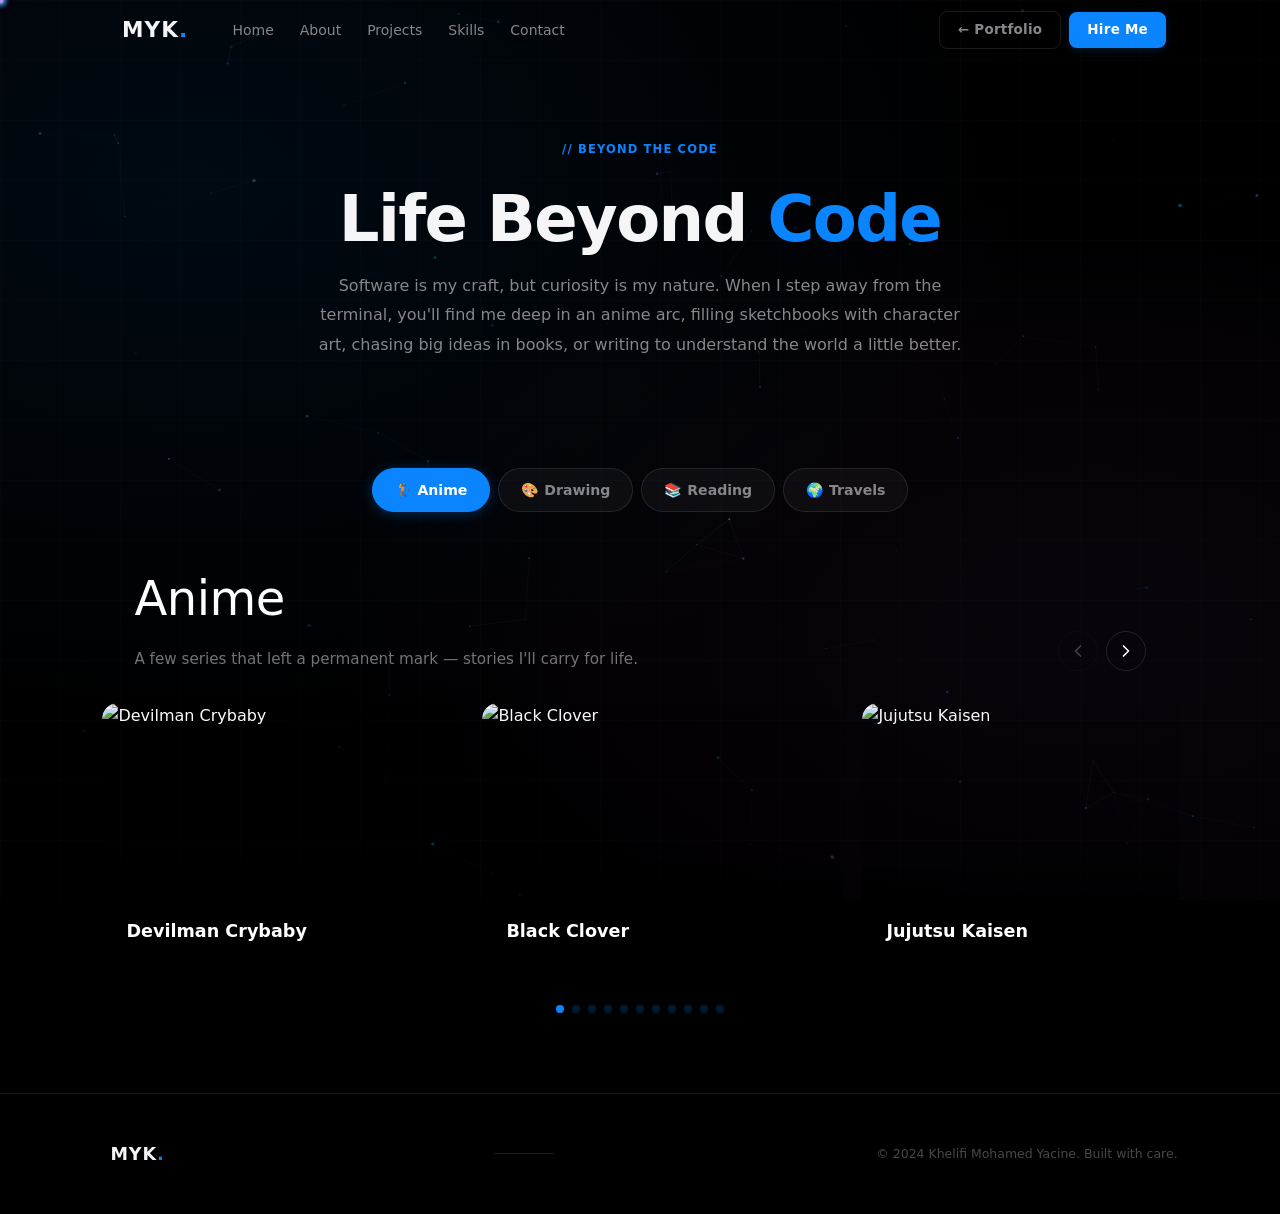
==== personal.html @ 9848ef6a "Reading: 18 books, portrait cards, aesthetic title split" ====
<!DOCTYPE html>
<html lang="en">
<head>
  <meta charset="UTF-8" />
  <meta name="viewport" content="width=device-width, initial-scale=1.0" />
  <title>Life Beyond Code — Khelifi Mohamed Yacine</title>
  <link rel="stylesheet" href="style.css" />
  <style>
    /* Make the whole page one continuous background */
    body { background: #000; }
    #personal-hero, #personal, section { background: transparent !important; }
  </style>
</head>
<body>

  <canvas id="bg-canvas"></canvas>
  <div class="page-grid-overlay"></div>

  <!-- ─── Navigation ─────────────────────────────────── -->
  <header id="navbar">
    <div class="nav-inner">
      <div class="nav-left">
        <a href="index.html" class="nav-logo">MYK<span class="logo-dot">.</span></a>
        <nav class="nav-desktop" aria-label="Primary">
          <ul class="nav-links">
            <li><a href="index.html#hero"    class="nav-link">Home</a></li>
            <li><a href="index.html#about"   class="nav-link">About</a></li>
            <li><a href="index.html#projects" class="nav-link">Projects</a></li>
            <li><a href="index.html#skills"  class="nav-link">Skills</a></li>
            <li><a href="index.html#contact" class="nav-link">Contact</a></li>
          </ul>
        </nav>
      </div>
      <div class="nav-right">
        <a href="index.html" class="nav-cta nav-cta-ghost">&larr; Portfolio</a>
        <a href="index.html#contact" class="nav-cta nav-cta-primary">
          <span>Hire Me</span>
          <span class="btn-shine"></span>
        </a>
        <button class="nav-toggle" aria-label="Toggle menu" aria-expanded="false" aria-controls="mobile-menu">
          <svg class="nav-toggle-icon" viewBox="0 0 32 32" fill="none"
               stroke="currentColor" stroke-width="2.5"
               stroke-linecap="round" stroke-linejoin="round">
            <path class="nav-toggle-path1"
                  d="M27 10 13 10C10.8 10 9 8.2 9 6 9 3.5 10.8 2 13 2 15.2 2 17 3.8 17 6L17 26C17 28.2 18.8 30 21 30 23.2 30 25 28.2 25 26 25 23.8 23.2 22 21 22L7 22"/>
            <path d="M7 16 27 16"/>
          </svg>
        </button>
      </div>
    </div>

    <div class="mobile-menu" id="mobile-menu" aria-hidden="true">
      <div class="mobile-menu-inner">
        <ul class="mobile-nav-links">
          <li><a href="index.html#hero"     class="mobile-nav-link">Home</a></li>
          <li><a href="index.html#about"    class="mobile-nav-link">About</a></li>
          <li><a href="index.html#projects" class="mobile-nav-link">Projects</a></li>
          <li><a href="index.html#skills"   class="mobile-nav-link">Skills</a></li>
          <li><a href="index.html#contact"  class="mobile-nav-link">Contact</a></li>
        </ul>
        <div class="mobile-nav-cta">
          <a href="index.html" class="nav-cta nav-cta-ghost" style="width:100%;justify-content:center;">&larr; Portfolio</a>
          <a href="index.html#contact" class="nav-cta nav-cta-primary" style="width:100%;justify-content:center;">Hire Me</a>
        </div>
      </div>
    </div>
  </header>

  <!-- ─── Page Hero ───────────────────────────────────── -->
  <section id="personal-hero" style="padding-top:140px;padding-bottom:60px;text-align:center;">
    <div class="section-header reveal-up" style="margin-bottom:0">
      <p class="section-tag">// beyond the code</p>
      <h1 class="section-title" style="font-size:clamp(2.2rem,6vw,4rem)">Life Beyond <span class="accent">Code</span></h1>
    </div>
    <p class="personal-lead reveal-up">
      Software is my craft, but curiosity is my nature. When I step away from the terminal,
      you'll find me deep in an anime arc, filling sketchbooks with character art, chasing big ideas in books,
      or writing to understand the world a little better.
    </p>
  </section>

  <!-- ─── Personal Section ───────────────────────────── -->
  <section id="personal" style="padding-top:0">

    <!-- Tabs -->
    <div class="personal-tabs reveal-up">
      <button class="personal-tab active" data-tab="anime">&#x1F3CC; Anime</button>
      <button class="personal-tab" data-tab="drawing">&#x1F3A8; Drawing</button>
      <button class="personal-tab" data-tab="reading">&#x1F4DA; Reading</button>
      <button class="personal-tab" data-tab="travels">&#x1F30D; Travels</button>
    </div>

    <!-- ── ANIME TAB ──────────────────────────────────── -->
    <div class="personal-pane active" id="tab-anime">

      <div class="g4-header">
        <div class="g4-header-left">
          <h2 class="g4-title">Anime</h2>
          <p class="g4-desc">A few series that left a permanent mark — stories I'll carry for life.</p>
        </div>
        <div class="g4-nav-btns">
          <button class="g4-btn" id="anime-prev" aria-label="Previous slide" disabled>
            <svg width="20" height="20" viewBox="0 0 24 24" fill="none" stroke="currentColor" stroke-width="2" stroke-linecap="round" stroke-linejoin="round"><polyline points="15 18 9 12 15 6"/></svg>
          </button>
          <button class="g4-btn" id="anime-next" aria-label="Next slide">
            <svg width="20" height="20" viewBox="0 0 24 24" fill="none" stroke="currentColor" stroke-width="2" stroke-linecap="round" stroke-linejoin="round"><polyline points="9 18 15 12 9 6"/></svg>
          </button>
        </div>
      </div>

      <div class="g4-track-wrap">
        <div class="g4-track" id="anime-track">

          <div class="g4-item">
            <a href="https://myanimelist.net/anime/35120" target="_blank" rel="noopener" class="g4-card">
              <img src="pics/anime/devilman%20crybaby.gif" alt="Devilman Crybaby">
              <div class="g4-card-overlay"></div>
              <div class="g4-card-content">
                <div class="g4-card-title">Devilman Crybaby</div>
                <div class="g4-card-text">Masaaki Yuasa's adaptation is brutal, surreal, and heartbreaking. A meditation on love and humanity at the end of the world. It stays with you.</div>
              </div>
            </a>
          </div>

          <div class="g4-item">
            <a href="https://myanimelist.net/anime/34572" target="_blank" rel="noopener" class="g4-card">
              <img src="pics/anime/Black%20clover.gif" alt="Black Clover">
              <div class="g4-card-overlay"></div>
              <div class="g4-card-content">
                <div class="g4-card-title">Black Clover</div>
                <div class="g4-card-text">Asta's relentless refusal to give up despite having no magic is one of the most motivating arcs in shonen. Pure heart over raw talent — every time.</div>
              </div>
            </a>
          </div>

          <div class="g4-item">
            <a href="https://myanimelist.net/anime/40748" target="_blank" rel="noopener" class="g4-card">
              <img src="pics/anime/jujutsu%20kizan.gif" alt="Jujutsu Kaisen">
              <div class="g4-card-overlay"></div>
              <div class="g4-card-content">
                <div class="g4-card-title">Jujutsu Kaisen</div>
                <div class="g4-card-text">Raw cursed energy and brutal fights wrapped around genuine character depth. Gojo Satoru is one of the most iconic characters modern anime has produced.</div>
              </div>
            </a>
          </div>

          <div class="g4-item">
            <a href="https://myanimelist.net/anime/31964" target="_blank" rel="noopener" class="g4-card">
              <img src="pics/anime/my%20hero%20academia.gif" alt="My Hero Academia">
              <div class="g4-card-overlay"></div>
              <div class="g4-card-content">
                <div class="g4-card-title">My Hero Academia</div>
                <div class="g4-card-text">Deku's journey from quirkless kid to the greatest hero redefined what a shonen protagonist can be. All Might's debut still gives me chills.</div>
              </div>
            </a>
          </div>

          <div class="g4-item">
            <a href="https://myanimelist.net/anime/42310" target="_blank" rel="noopener" class="g4-card">
              <img src="pics/anime/cyberpunk%20edgrunners.gif" alt="Cyberpunk: Edgerunners">
              <div class="g4-card-overlay"></div>
              <div class="g4-card-content">
                <div class="g4-card-title">Cyberpunk: Edgerunners</div>
                <div class="g4-card-text">Studio Trigger at its absolute best. 10 episodes that hit harder than most 50-episode series. Lucy deserved the moon.</div>
              </div>
            </a>
          </div>

          <div class="g4-item">
            <a href="https://myanimelist.net/anime/38000" target="_blank" rel="noopener" class="g4-card">
              <img src="pics/anime/demon%20slayar.gif" alt="Demon Slayer">
              <div class="g4-card-overlay"></div>
              <div class="g4-card-content">
                <div class="g4-card-title">Demon Slayer</div>
                <div class="g4-card-text">Ufotable set a new benchmark for animation quality. Tanjiro's kindness even toward demons makes this more than just a battle series.</div>
              </div>
            </a>
          </div>

          <div class="g4-item">
            <a href="https://myanimelist.net/anime/21" target="_blank" rel="noopener" class="g4-card">
              <img src="pics/anime/one-piece.gif" alt="One Piece">
              <div class="g4-card-overlay"></div>
              <div class="g4-card-content">
                <div class="g4-card-title">One Piece</div>
                <div class="g4-card-text">The greatest adventure ever told. Oda built a world so rich and alive that every arc feels like a different genre. The Straw Hats are family.</div>
              </div>
            </a>
          </div>

          <div class="g4-item">
            <a href="https://myanimelist.net/anime/20" target="_blank" rel="noopener" class="g4-card">
              <img src="pics/anime/naruto.gif" alt="Naruto">
              <div class="g4-card-overlay"></div>
              <div class="g4-card-content">
                <div class="g4-card-title">Naruto</div>
                <div class="g4-card-text">The anime that started it all for me. Pain's arc and Naruto vs. Sasuke are childhood memories I'll never shake. Believe it.</div>
              </div>
            </a>
          </div>

          <div class="g4-item">
            <a href="https://myanimelist.net/anime/1" target="_blank" rel="noopener" class="g4-card">
              <img src="pics/anime/cowboy%20bepop.gif" alt="Cowboy Bebop">
              <div class="g4-card-overlay"></div>
              <div class="g4-card-content">
                <div class="g4-card-title">Cowboy Bebop</div>
                <div class="g4-card-text">Jazz, existentialism, and bounty hunters in space. Spike Spiegel is the coolest character ever drawn. See you space cowboy.</div>
              </div>
            </a>
          </div>

          <div class="g4-item">
            <a href="https://myanimelist.net/anime/16498" target="_blank" rel="noopener" class="g4-card">
              <img src="pics/anime/attack%20on%20titan.gif" alt="Attack on Titan">
              <div class="g4-card-overlay"></div>
              <div class="g4-card-content">
                <div class="g4-card-title">Attack on Titan</div>
                <div class="g4-card-text">The narrative complexity of the final arc is unmatched in anime. Every twist recontextualises everything — a true masterpiece of storytelling.</div>
              </div>
            </a>
          </div>

          <div class="g4-item">
            <a href="https://myanimelist.net/anime/889" target="_blank" rel="noopener" class="g4-card">
              <img src="pics/anime/black%20lagoon.gif" alt="Black Lagoon">
              <div class="g4-card-overlay"></div>
              <div class="g4-card-content">
                <div class="g4-card-title">Black Lagoon</div>
                <div class="g4-card-text">Gritty, sharp, and unapologetically adult. Revy is one of anime's most complex female characters. A rare series that never glamorises its violence.</div>
              </div>
            </a>
          </div>

        </div>
      </div>

      <div class="g4-dots" id="anime-dots">
        <button class="g4-dot active" aria-label="Go to slide 1"></button>
        <button class="g4-dot" aria-label="Go to slide 2"></button>
        <button class="g4-dot" aria-label="Go to slide 3"></button>
        <button class="g4-dot" aria-label="Go to slide 4"></button>
        <button class="g4-dot" aria-label="Go to slide 5"></button>
        <button class="g4-dot" aria-label="Go to slide 6"></button>
        <button class="g4-dot" aria-label="Go to slide 7"></button>
        <button class="g4-dot" aria-label="Go to slide 8"></button>
        <button class="g4-dot" aria-label="Go to slide 9"></button>
        <button class="g4-dot" aria-label="Go to slide 10"></button>
        <button class="g4-dot" aria-label="Go to slide 11"></button>
      </div>

    </div><!-- /#tab-anime -->

    <!-- ── DRAWING TAB ─────────────────────────────────── -->
    <div class="personal-pane" id="tab-drawing">

      <div class="g4-header">
        <div class="g4-header-left">
          <h2 class="g4-title">Drawing</h2>
          <p class="g4-desc">Character art, manga-style panels, and creatures from the worlds I love.</p>
        </div>
      </div>

      <div class="bento-grid">

        <div class="bento-item" data-src="pics/drawings/drawing%205.jpeg">
          <img src="pics/drawings/drawing%205.jpeg" alt="Drawing 5">
          <div class="bento-overlay"><span>Drawing 5</span></div>
        </div>

        <div class="bento-item" data-src="pics/drawings/drawing%202.jpeg">
          <img src="pics/drawings/drawing%202.jpeg" alt="Drawing 2">
          <div class="bento-overlay"><span>Drawing 2</span></div>
        </div>

      </div>

      <div class="bento-extra">
        <div class="bento-item bento-contain" data-src="pics/drawings/drawing%203.jpeg">
          <img src="pics/drawings/drawing%203.jpeg" alt="Drawing 3">
          <div class="bento-overlay"><span>Drawing 3</span></div>
        </div>
        <div class="bento-item bento-contain" data-src="pics/drawings/drawing%201.jpeg">
          <img src="pics/drawings/drawing%201.jpeg" alt="Drawing 1">
          <div class="bento-overlay"><span>Drawing 1</span></div>
        </div>
        <div class="bento-item bento-contain" data-src="pics/drawings/drawing%204.jpeg">
          <img src="pics/drawings/drawing%204.jpeg" alt="Drawing 4">
          <div class="bento-overlay"><span>Drawing 4</span></div>
        </div>
      </div>

    </div><!-- /#tab-drawing -->

    <!-- Lightbox -->
    <div id="bento-modal" aria-hidden="true">
      <button id="bento-modal-close" aria-label="Close">&times;</button>
      <img id="bento-modal-img" src="" alt="Drawing enlarged">
    </div>

    <!-- ── READING TAB ─────────────────────────────────── -->
    <div class="personal-pane" id="tab-reading">

      <div class="g4-header">
        <div class="g4-header-left">
          <h2 class="g4-title">Reading</h2>
          <p class="g4-desc">Books that permanently changed how I see the world — ones I keep coming back to.</p>
        </div>
        <div class="g4-nav-btns">
          <button class="g4-btn" id="reading-prev" aria-label="Previous slide" disabled>
            <svg width="20" height="20" viewBox="0 0 24 24" fill="none" stroke="currentColor" stroke-width="2" stroke-linecap="round" stroke-linejoin="round"><polyline points="15 18 9 12 15 6"/></svg>
          </button>
          <button class="g4-btn" id="reading-next" aria-label="Next slide">
            <svg width="20" height="20" viewBox="0 0 24 24" fill="none" stroke="currentColor" stroke-width="2" stroke-linecap="round" stroke-linejoin="round"><polyline points="9 18 15 12 9 6"/></svg>
          </button>
        </div>
      </div>

      <div class="g4-track-wrap">
        <div class="g4-track" id="reading-track">

          <div class="g4-item">
            <div class="g4-card">
              <img src="https://covers.openlibrary.org/b/isbn/9780441013593-L.jpg" alt="Dune">
              <div class="g4-card-overlay"></div>
              <div class="g4-card-content">
                <div class="g4-card-title"><span class="book-name">Dune</span><span class="book-author">Frank Herbert</span></div>
                <div class="g4-card-text">Politics, ecology, religion, and destiny woven into a desert world. The greatest science fiction novel ever written. The spice must flow.</div>
              </div>
            </div>
          </div>

          <div class="g4-item">
            <div class="g4-card">
              <img src="https://covers.openlibrary.org/b/isbn/9780140449136-L.jpg" alt="Crime and Punishment">
              <div class="g4-card-overlay"></div>
              <div class="g4-card-content">
                <div class="g4-card-title"><span class="book-name">Crime &amp; Punishment</span><span class="book-author">Fyodor Dostoevsky</span></div>
                <div class="g4-card-text">Raskolnikov's psychological spiral mirrors every moral question I've asked myself. Dostoevsky understood the human mind before psychology existed.</div>
              </div>
            </div>
          </div>

          <div class="g4-item">
            <div class="g4-card">
              <img src="https://covers.openlibrary.org/b/isbn/9780765382030-L.jpg" alt="The Three-Body Problem">
              <div class="g4-card-overlay"></div>
              <div class="g4-card-content">
                <div class="g4-card-title"><span class="book-name">The Three-Body Problem</span><span class="book-author">Liu Cixin</span></div>
                <div class="g4-card-text">A sci-fi masterpiece that makes you feel cosmically small. The Dark Forest theory permanently changed how I think about civilisation.</div>
              </div>
            </div>
          </div>

          <div class="g4-item">
            <div class="g4-card">
              <img src="https://covers.openlibrary.org/b/isbn/9780062316097-L.jpg" alt="Sapiens">
              <div class="g4-card-overlay"></div>
              <div class="g4-card-content">
                <div class="g4-card-title"><span class="book-name">Sapiens</span><span class="book-author">Yuval Noah Harari</span></div>
                <div class="g4-card-text">After reading it, you see money, nations, religion, and AI as collective fictions we agreed to believe. Permanently perspective-shifting.</div>
              </div>
            </div>
          </div>

          <div class="g4-item">
            <div class="g4-card">
              <img src="https://covers.openlibrary.org/b/isbn/9780451524935-L.jpg" alt="1984">
              <div class="g4-card-overlay"></div>
              <div class="g4-card-content">
                <div class="g4-card-title"><span class="book-name">1984</span><span class="book-author">George Orwell</span></div>
                <div class="g4-card-text">The surveillance state, doublethink, the memory hole. Orwell wrote a warning; we built it anyway. Still the most relevant novel ever written.</div>
              </div>
            </div>
          </div>

          <div class="g4-item">
            <div class="g4-card">
              <img src="https://covers.openlibrary.org/b/isbn/9780140449334-L.jpg" alt="Meditations">
              <div class="g4-card-overlay"></div>
              <div class="g4-card-content">
                <div class="g4-card-title"><span class="book-name">Meditations</span><span class="book-author">Marcus Aurelius</span></div>
                <div class="g4-card-text">A Roman emperor's private journal, never meant to be published. Two thousand years later, still the best manual for thinking under pressure.</div>
              </div>
            </div>
          </div>

          <div class="g4-item">
            <div class="g4-card">
              <img src="https://covers.openlibrary.org/b/isbn/9780553293357-L.jpg" alt="Foundation">
              <div class="g4-card-overlay"></div>
              <div class="g4-card-content">
                <div class="g4-card-title"><span class="book-name">Foundation</span><span class="book-author">Isaac Asimov</span></div>
                <div class="g4-card-text">What if you could predict the fall of civilisation and build a shortcut through the dark ages? Asimov asks the biggest questions in the simplest prose.</div>
              </div>
            </div>
          </div>

          <div class="g4-item">
            <div class="g4-card">
              <img src="https://covers.openlibrary.org/b/isbn/9780060850524-L.jpg" alt="Brave New World">
              <div class="g4-card-overlay"></div>
              <div class="g4-card-content">
                <div class="g4-card-title"><span class="book-name">Brave New World</span><span class="book-author">Aldous Huxley</span></div>
                <div class="g4-card-text">A dystopia built not on fear but on pleasure and comfort. Huxley's vision of control through happiness feels more accurate every year.</div>
              </div>
            </div>
          </div>

          <div class="g4-item">
            <div class="g4-card">
              <img src="https://covers.openlibrary.org/b/isbn/9780140449266-L.jpg" alt="The Count of Monte Cristo">
              <div class="g4-card-overlay"></div>
              <div class="g4-card-content">
                <div class="g4-card-title"><span class="book-name">The Count of Monte Cristo</span><span class="book-author">Alexandre Dumas</span></div>
                <div class="g4-card-text">The ultimate revenge story. Dantès's transformation from prisoner to nobleman is one of literature's most satisfying arcs.</div>
              </div>
            </div>
          </div>

          <div class="g4-item">
            <div class="g4-card">
              <img src="https://covers.openlibrary.org/b/isbn/9780140449242-L.jpg" alt="The Brothers Karamazov">
              <div class="g4-card-overlay"></div>
              <div class="g4-card-content">
                <div class="g4-card-title"><span class="book-name">The Brothers Karamazov</span><span class="book-author">Fyodor Dostoevsky</span></div>
                <div class="g4-card-text">Faith, doubt, freedom, and the existence of God debated across a family falling apart. The most complete novel ever written — nothing is left unanswered.</div>
              </div>
            </div>
          </div>

          <div class="g4-item">
            <div class="g4-card">
              <img src="https://covers.openlibrary.org/b/isbn/9780062315007-L.jpg" alt="The Alchemist">
              <div class="g4-card-overlay"></div>
              <div class="g4-card-content">
                <div class="g4-card-title"><span class="book-name">The Alchemist</span><span class="book-author">Paulo Coelho</span></div>
                <div class="g4-card-text">A short fable with a long echo. The idea that the universe conspires to help those who pursue their Personal Legend is one I return to often.</div>
              </div>
            </div>
          </div>

          <div class="g4-item">
            <div class="g4-card">
              <img src="https://covers.openlibrary.org/b/isbn/9780735211292-L.jpg" alt="Atomic Habits">
              <div class="g4-card-overlay"></div>
              <div class="g4-card-content">
                <div class="g4-card-title"><span class="book-name">Atomic Habits</span><span class="book-author">James Clear</span></div>
                <div class="g4-card-text">Small changes, remarkable results. The 1% improvement framework completely reshaped how I think about building skills and staying consistent.</div>
              </div>
            </div>
          </div>

          <div class="g4-item">
            <div class="g4-card">
              <img src="https://covers.openlibrary.org/b/isbn/9780807014295-L.jpg" alt="Man's Search for Meaning">
              <div class="g4-card-overlay"></div>
              <div class="g4-card-content">
                <div class="g4-card-title"><span class="book-name">Man's Search for Meaning</span><span class="book-author">Viktor Frankl</span></div>
                <div class="g4-card-text">Written by a Holocaust survivor who turned suffering into philosophy. If Frankl could find meaning there, the rest of us have no excuse not to try.</div>
              </div>
            </div>
          </div>

          <div class="g4-item">
            <div class="g4-card">
              <img src="https://covers.openlibrary.org/b/isbn/9780679720201-L.jpg" alt="The Stranger">
              <div class="g4-card-overlay"></div>
              <div class="g4-card-content">
                <div class="g4-card-title"><span class="book-name">The Stranger</span><span class="book-author">Albert Camus</span></div>
                <div class="g4-card-text">Meursault's indifference to the world is both unsettling and oddly honest. Camus distilled absurdism into 120 pages of precise, cold prose.</div>
              </div>
            </div>
          </div>

          <div class="g4-item">
            <div class="g4-card">
              <img src="https://covers.openlibrary.org/b/isbn/9780140441185-L.jpg" alt="Thus Spoke Zarathustra">
              <div class="g4-card-overlay"></div>
              <div class="g4-card-content">
                <div class="g4-card-title"><span class="book-name">Thus Spoke Zarathustra</span><span class="book-author">Friedrich Nietzsche</span></div>
                <div class="g4-card-text">Dense, poetic, and challenging — Nietzsche's most ambitious work. The Übermensch concept and eternal recurrence rewired how I think about self-mastery.</div>
              </div>
            </div>
          </div>

          <div class="g4-item">
            <div class="g4-card">
              <img src="https://covers.openlibrary.org/b/isbn/9780441569595-L.jpg" alt="Neuromancer">
              <div class="g4-card-overlay"></div>
              <div class="g4-card-content">
                <div class="g4-card-title"><span class="book-name">Neuromancer</span><span class="book-author">William Gibson</span></div>
                <div class="g4-card-text">Gibson invented cyberspace before the internet existed. The aesthetic of this novel — neon, decay, and neural implants — shaped an entire century of sci-fi.</div>
              </div>
            </div>
          </div>

          <div class="g4-item">
            <div class="g4-card">
              <img src="https://covers.openlibrary.org/b/isbn/9780307387899-L.jpg" alt="The Road">
              <div class="g4-card-overlay"></div>
              <div class="g4-card-content">
                <div class="g4-card-title"><span class="book-name">The Road</span><span class="book-author">Cormac McCarthy</span></div>
                <div class="g4-card-text">A father and son walking through the end of the world. Bleak, relentless, and the most emotionally devastating novel I've ever read.</div>
              </div>
            </div>
          </div>

          <div class="g4-item">
            <div class="g4-card">
              <img src="https://covers.openlibrary.org/b/isbn/9780156030304-L.jpg" alt="Flowers for Algernon">
              <div class="g4-card-overlay"></div>
              <div class="g4-card-content">
                <div class="g4-card-title"><span class="book-name">Flowers for Algernon</span><span class="book-author">Daniel Keyes</span></div>
                <div class="g4-card-text">Charlie Gordon's diary, as his intelligence grows then fades, is one of the most heartbreaking explorations of what it means to be human in all of literature.</div>
              </div>
            </div>
          </div>

        </div>
      </div>

      <div class="g4-dots" id="reading-dots">
        <button class="g4-dot active" aria-label="Go to slide 1"></button>
        <button class="g4-dot" aria-label="Go to slide 2"></button>
        <button class="g4-dot" aria-label="Go to slide 3"></button>
        <button class="g4-dot" aria-label="Go to slide 4"></button>
        <button class="g4-dot" aria-label="Go to slide 5"></button>
        <button class="g4-dot" aria-label="Go to slide 6"></button>
        <button class="g4-dot" aria-label="Go to slide 7"></button>
        <button class="g4-dot" aria-label="Go to slide 8"></button>
        <button class="g4-dot" aria-label="Go to slide 9"></button>
        <button class="g4-dot" aria-label="Go to slide 10"></button>
        <button class="g4-dot" aria-label="Go to slide 11"></button>
        <button class="g4-dot" aria-label="Go to slide 12"></button>
        <button class="g4-dot" aria-label="Go to slide 13"></button>
        <button class="g4-dot" aria-label="Go to slide 14"></button>
        <button class="g4-dot" aria-label="Go to slide 15"></button>
        <button class="g4-dot" aria-label="Go to slide 16"></button>
        <button class="g4-dot" aria-label="Go to slide 17"></button>
        <button class="g4-dot" aria-label="Go to slide 18"></button>
      </div>

    </div><!-- /#tab-reading -->


    <!-- ── TRAVELS TAB ────────────────────────────────── -->
    <div class="personal-pane" id="tab-travels">

      <!-- Languages -->
      <div class="travel-languages reveal-up">
        <h3 class="travel-section-label">&#x1F5E3;&#xFE0F; Languages I Speak</h3>
        <div class="travel-lang-row">
          <div class="travel-lang-card">
            <span class="travel-lang-flag">&#x1F1E9;&#x1F1FF;</span>
            <span class="travel-lang-name">Arabic</span>
            <span class="travel-lang-level">Native</span>
          </div>
          <div class="travel-lang-card">
            <span class="travel-lang-flag">&#x1F1EB;&#x1F1F7;</span>
            <span class="travel-lang-name">French</span>
            <span class="travel-lang-level">Fluent</span>
          </div>
          <div class="travel-lang-card">
            <span class="travel-lang-flag">&#x1F1EC;&#x1F1E7;</span>
            <span class="travel-lang-name">English</span>
            <span class="travel-lang-level">Fluent</span>
          </div>
        </div>
      </div>

      <!-- Countries -->
      <div class="g4-header" style="margin-top:2.5rem;">
        <div class="g4-header-left">
          <h2 class="g4-title">Countries I've Visited</h2>
          <p class="g4-desc">Five countries, each one reshaping how I see the world.</p>
        </div>
        <div class="g4-nav-btns">
          <button class="g4-btn" id="travels-prev" aria-label="Previous slide" disabled>
            <svg width="20" height="20" viewBox="0 0 24 24" fill="none" stroke="currentColor" stroke-width="2" stroke-linecap="round" stroke-linejoin="round"><polyline points="15 18 9 12 15 6"/></svg>
          </button>
          <button class="g4-btn" id="travels-next" aria-label="Next slide">
            <svg width="20" height="20" viewBox="0 0 24 24" fill="none" stroke="currentColor" stroke-width="2" stroke-linecap="round" stroke-linejoin="round"><polyline points="9 18 15 12 9 6"/></svg>
          </button>
        </div>
      </div>

      <div class="g4-track-wrap">
        <div class="g4-track" id="travels-track">

          <div class="g4-item">
            <div class="g4-card">
              <img src="pics/countries/canada.jpg" alt="Canada">
              <div class="g4-card-overlay"></div>
              <div class="g4-card-content">
                <div class="g4-card-title">&#x1F1E8;&#x1F1E6; Canada &nbsp;<span style="font-size:0.75rem;opacity:0.7;font-weight:400;">1 month · Toronto</span></div>
                <div class="g4-card-text">A month living in Toronto — the city's diversity is unlike anything I'd seen before. Every neighbourhood felt like a different country inside one city.</div>
              </div>
            </div>
          </div>

          <div class="g4-item">
            <div class="g4-card">
              <img src="pics/countries/tunisia.jpg" alt="Tunisia">
              <div class="g4-card-overlay"></div>
              <div class="g4-card-content">
                <div class="g4-card-title">&#x1F1F9;&#x1F1F3; Tunisia &nbsp;<span style="font-size:0.75rem;opacity:0.7;font-weight:400;">7 visits · Multiple cities</span></div>
                <div class="g4-card-text">Seven visits and it never gets old. The medinas, the sea, the food, the chaos of the souks — Tunisia is woven into who I am.</div>
              </div>
            </div>
          </div>

          <div class="g4-item">
            <div class="g4-card">
              <img src="pics/countries/moroco.jpg" alt="Morocco">
              <div class="g4-card-overlay"></div>
              <div class="g4-card-content">
                <div class="g4-card-title">&#x1F1F2;&#x1F1E6; Morocco &nbsp;<span style="font-size:0.75rem;opacity:0.7;font-weight:400;">Visited · Marrakech</span></div>
                <div class="g4-card-text">The colours of Marrakech, the labyrinthine medinas, mint tea and tajine. Morocco overwhelms all the senses at once — and I mean that in the best way.</div>
              </div>
            </div>
          </div>

          <div class="g4-item">
            <div class="g4-card">
              <img src="pics/countries/united%20kingdom.jpg" alt="United Kingdom">
              <div class="g4-card-overlay"></div>
              <div class="g4-card-content">
                <div class="g4-card-title">&#x1F1EC;&#x1F1E7; United Kingdom &nbsp;<span style="font-size:0.75rem;opacity:0.7;font-weight:400;">Living here · Exeter</span></div>
                <div class="g4-card-text">Home for university. Exeter is a medieval city studying the future — Roman walls, a 900-year-old cathedral, and a world-class CS department.</div>
              </div>
            </div>
          </div>

          <div class="g4-item">
            <div class="g4-card">
              <img src="pics/countries/turque.webp" alt="Turkey">
              <div class="g4-card-overlay"></div>
              <div class="g4-card-content">
                <div class="g4-card-title">&#x1F1F9;&#x1F1F7; Turkey &nbsp;<span style="font-size:0.75rem;opacity:0.7;font-weight:400;">Visited · Istanbul</span></div>
                <div class="g4-card-text">Istanbul sits at the literal crossroads of continents — East meets West on a single bridge. The Bosphorus at sunset, the Grand Bazaar. Unforgettable.</div>
              </div>
            </div>
          </div>

        </div>
      </div>

      <div class="g4-dots" id="travels-dots">
        <button class="g4-dot active" aria-label="Go to slide 1"></button>
        <button class="g4-dot" aria-label="Go to slide 2"></button>
        <button class="g4-dot" aria-label="Go to slide 3"></button>
        <button class="g4-dot" aria-label="Go to slide 4"></button>
        <button class="g4-dot" aria-label="Go to slide 5"></button>
      </div>

    </div><!-- /#tab-travels -->

  </section><!-- /#personal -->

  <!-- ─── Footer ──────────────────────────────────────── -->
  <footer id="footer">
    <div class="footer-inner">
      <a href="index.html" class="nav-logo" style="font-size:1.1rem">MYK<span class="logo-dot">.</span></a>
      <div class="footer-line"></div>
      <p class="footer-copy">&copy; 2024 Khelifi Mohamed Yacine. Built with care.</p>
    </div>
  </footer>

  <script src="main.js"></script>
</body>
</html>
---- style.css ----
/* ─────────────────────────────────────────────────────────
   PORTFOLIO — Khelifi Mohamed Yacine
   Design: Apple minimalism × Cyberpunk neon
   ───────────────────────────────────────────────────────── */

/* ── Variables — Apple dark design system ──────────────── */
:root {
  --bg:          #000000;
  --bg2:         #0a0a0a;
  --bg3:         #111111;
  --surface:     rgba(255,255,255,0.05);
  --surface2:    rgba(255,255,255,0.09);
  --border:      rgba(255,255,255,0.1);

  --blue:        #0a84ff;
  --blue-dim:    rgba(10,132,255,0.14);
  --blue-glow:   rgba(10,132,255,0.3);
  --purple:      #bf5af2;
  --purple-dim:  rgba(191,90,242,0.12);
  --purple-glow: rgba(191,90,242,0.3);
  --pink:        #ff375f;
  --pink-dim:    rgba(255,55,95,0.12);
  --pink-glow:   rgba(255,55,95,0.3);

  --text:        #f5f5f7;
  --text-dim:    #86868b;
  --text-muted:  #48484a;

  --font-sans:   -apple-system, BlinkMacSystemFont, 'SF Pro Display', 'Segoe UI', system-ui, sans-serif;
  --font-mono:   'SF Mono', 'Fira Code', 'Fira Mono', 'Roboto Mono', monospace;

  --radius:      14px;
  --radius-sm:   10px;
  --radius-lg:   20px;

  --ease-out:    cubic-bezier(0.16, 1, 0.3, 1);
  --ease-spring: cubic-bezier(0.34, 1.56, 0.64, 1);
  --transition:  0.3s var(--ease-out);
}

/* ── Reset ──────────────────────────────────────────────── */
*, *::before, *::after { box-sizing: border-box; margin: 0; padding: 0; }
html { scroll-behavior: smooth; font-size: 16px; }
body {
  font-family: var(--font-sans);
  background: var(--bg);
  color: var(--text);
  line-height: 1.6;
  overflow-x: hidden;
}
a { color: inherit; text-decoration: none; }
ul { list-style: none; }
img { display: block; max-width: 100%; }
button { cursor: pointer; border: none; background: none; font: inherit; }

/* ── Particle Intro Section ──────────────────────────────── */
#particle-intro {
  position: relative;
  height: 100vh;
  background: transparent;
  z-index: 1;
}
#particle-canvas {
  position: absolute;
  inset: 0;
  width: 100%;
  height: 100%;
  display: block;
}
.particle-scroll-hint {
  position: absolute;
  bottom: 40px;
  left: 50%;
  transform: translateX(-50%);
  display: flex;
  flex-direction: column;
  align-items: center;
  gap: 8px;
  color: rgba(255,255,255,0.25);
  font-family: var(--font-mono);
  font-size: 0.7rem;
  letter-spacing: 0.15em;
  text-transform: uppercase;
  text-decoration: none;
  animation: float 2s ease-in-out infinite, intro-fadein 3s ease 2s both;
}
@keyframes intro-fadein {
  from { opacity: 0; }
  to   { opacity: 1; }
}

/* ── Canvas BG ─────────────────────────────────────────── */
#bg-canvas {
  position: fixed;
  inset: 0;
  z-index: 0;
  pointer-events: none;
}

/* ── Grid Overlay — very subtle Apple-dark grid ─────────── */
.grid-overlay {
  position: absolute;
  inset: 0;
  background-image:
    linear-gradient(rgba(255,255,255,0.012) 1px, transparent 1px),
    linear-gradient(90deg, rgba(255,255,255,0.012) 1px, transparent 1px);
  background-size: 60px 60px;
  pointer-events: none;
  z-index: 1;
}
.page-grid-overlay {
  position: fixed;
  inset: 0;
  background-image:
    radial-gradient(ellipse at 15% 20%, rgba(10,132,255,0.07) 0%, transparent 55%),
    radial-gradient(ellipse at 85% 70%, rgba(191,90,242,0.05) 0%, transparent 50%),
    linear-gradient(rgba(255,255,255,0.012) 1px, transparent 1px),
    linear-gradient(90deg, rgba(255,255,255,0.012) 1px, transparent 1px);
  background-size: 100% 100%, 100% 100%, 60px 60px, 60px 60px;
  pointer-events: none;
  z-index: 0;
}

/* ── Scanline — disabled ────────────────────────────────── */
.scanline {
  position: absolute;
  inset: 0;
  pointer-events: none;
  z-index: 2;
  overflow: hidden;
}
.scanline::after { display: none; }

/* ── Navbar (header-3 port) ──────────────────────────────── */
#navbar {
  position: fixed;
  top: 0; left: 0; right: 0;
  z-index: 100;
  border-bottom: 1px solid transparent;
  transition: background 0.3s ease, border-color 0.3s ease, backdrop-filter 0.3s ease;
}
#navbar.scrolled {
  background: rgba(5,5,15,0.80);
  backdrop-filter: blur(24px);
  -webkit-backdrop-filter: blur(24px);
  border-bottom-color: var(--border);
}

/* Inner container — matches header-3 max-w-5xl */
.nav-inner {
  display: flex;
  align-items: center;
  justify-content: space-between;
  height: 60px;
  max-width: 1100px;
  margin: 0 auto;
  padding: 0 24px;
}

/* Left cluster */
.nav-left {
  display: flex;
  align-items: center;
  gap: 24px;
}

.nav-logo {
  font-size: 1.35rem;
  font-weight: 700;
  letter-spacing: 0.05em;
  color: var(--text);
  padding: 6px 8px;
  border-radius: 8px;
  transition: background var(--transition);
}
.nav-logo:hover { background: var(--surface2); }
.logo-dot { color: var(--blue); }

/* Desktop nav */
.nav-desktop { display: flex; }
.nav-links {
  display: flex;
  align-items: center;
  gap: 2px;
}

/* Plain nav links */
.nav-link {
  display: inline-flex;
  align-items: center;
  gap: 4px;
  padding: 6px 12px;
  font-size: 0.875rem;
  font-weight: 500;
  color: var(--text-dim);
  border-radius: 8px;
  transition: background var(--transition), color var(--transition);
  background: none;
  border: none;
  cursor: pointer;
  font-family: var(--font-sans);
  white-space: nowrap;
}
.nav-link:hover   { background: var(--surface2); color: var(--text); }
.nav-link.active  { color: var(--blue); }

/* Chevron in dropdown trigger */
.nav-chevron {
  width: 10px; height: 10px;
  transition: transform 0.25s ease;
  flex-shrink: 0;
}
.nav-has-dropdown.open .nav-chevron { transform: rotate(180deg); }

/* Dropdown container */
.nav-has-dropdown { position: relative; }
.nav-dropdown {
  position: absolute;
  top: calc(100% + 8px);
  left: 50%;
  transform: translateX(-50%) translateY(-6px);
  min-width: 340px;
  background: rgba(8,8,22,0.97);
  backdrop-filter: blur(24px);
  border: 1px solid var(--border);
  border-radius: 14px;
  padding: 12px;
  box-shadow: 0 16px 48px rgba(0,0,0,0.5), 0 0 0 1px rgba(255,255,255,0.04);
  opacity: 0;
  pointer-events: none;
  transition: opacity 0.2s ease, transform 0.2s ease;
  z-index: 200;
}
.nav-has-dropdown.open .nav-dropdown {
  opacity: 1;
  pointer-events: auto;
  transform: translateX(-50%) translateY(0);
}

/* Dropdown 2-col grid */
.nav-dropdown-grid {
  display: grid;
  grid-template-columns: 1fr 1fr;
  gap: 4px;
  margin-bottom: 10px;
}
.nav-dropdown-link {
  display: flex;
  align-items: center;
  gap: 10px;
  padding: 10px;
  border-radius: 10px;
  transition: background var(--transition);
  text-decoration: none;
}
.nav-dropdown-link:hover { background: var(--surface2); }
.nav-dd-icon {
  width: 36px; height: 36px;
  display: flex; align-items: center; justify-content: center;
  background: var(--surface2);
  border: 1px solid var(--border);
  border-radius: 8px;
  font-size: 1rem;
  flex-shrink: 0;
}
.nav-dd-text {
  display: flex;
  flex-direction: column;
}
.nav-dd-text strong {
  font-size: 0.82rem;
  font-weight: 600;
  color: var(--text);
  line-height: 1.3;
}
.nav-dd-text span {
  font-size: 0.72rem;
  color: var(--text-muted);
  line-height: 1.4;
  margin-top: 1px;
}
.nav-dropdown-footer {
  padding-top: 10px;
  border-top: 1px solid var(--border);
  font-size: 0.78rem;
  color: var(--text-muted);
  display: flex;
  align-items: center;
  gap: 6px;
  padding-left: 2px;
}
.nav-dropdown-all {
  color: var(--blue);
  font-weight: 500;
  transition: color var(--transition);
}
.nav-dropdown-all:hover { color: var(--text); }

/* Right cluster */
.nav-right {
  display: flex;
  align-items: center;
  gap: 8px;
}

/* Nav CTA buttons */
.nav-cta {
  display: inline-flex;
  align-items: center;
  justify-content: center;
  gap: 6px;
  padding: 7px 18px;
  border-radius: 8px;
  font-size: 0.84rem;
  font-weight: 600;
  letter-spacing: 0.02em;
  transition: all var(--transition);
  position: relative;
  overflow: hidden;
  cursor: pointer;
  white-space: nowrap;
  text-decoration: none;
}
.nav-cta-ghost {
  background: transparent;
  color: var(--text-dim);
  border: 1px solid var(--border);
}
.nav-cta-ghost:hover {
  border-color: rgba(0,212,255,0.35);
  color: var(--text);
  background: var(--surface);
}
.nav-cta-primary {
  background: var(--blue);
  color: #fff;
  border: none;
  box-shadow: 0 2px 10px rgba(10,132,255,0.2);
}
.nav-cta-primary:hover {
  box-shadow: 0 4px 18px rgba(10,132,255,0.35);
  transform: translateY(-1px);
  background: #1a8fff;
}

/* Hamburger toggle (animated SVG — ported from MenuToggleIcon) */
.nav-toggle {
  display: none;
  align-items: center;
  justify-content: center;
  width: 36px; height: 36px;
  border-radius: 8px;
  border: 1px solid var(--border);
  background: transparent;
  color: var(--text);
  cursor: pointer;
  transition: background var(--transition), border-color var(--transition);
}
.nav-toggle:hover { background: var(--surface2); border-color: rgba(0,212,255,0.3); }

.nav-toggle-icon {
  width: 18px; height: 18px;
  transition: transform 300ms ease-in-out;
}
.nav-toggle.open .nav-toggle-icon { transform: rotate(-45deg); }

.nav-toggle-path1 {
  stroke-dasharray: 12 63;
  transition: stroke-dasharray 300ms ease, stroke-dashoffset 300ms ease;
}
.nav-toggle.open .nav-toggle-path1 {
  stroke-dasharray: 20 300;
  stroke-dashoffset: -32.42px;
}

/* ── Mobile Menu ─────────────────────────────────────────── */
.mobile-menu {
  position: fixed;
  top: 60px; left: 0; right: 0; bottom: 0;
  z-index: 99;
  background: rgba(5,5,15,0.97);
  backdrop-filter: blur(24px);
  -webkit-backdrop-filter: blur(24px);
  border-top: 1px solid var(--border);
  display: flex;
  flex-direction: column;
  opacity: 0;
  pointer-events: none;
  transform: translateY(-8px);
  transition: opacity 0.25s ease, transform 0.25s ease;
}
.mobile-menu.open {
  opacity: 1;
  pointer-events: auto;
  transform: translateY(0);
}
.mobile-menu-inner {
  display: flex;
  flex-direction: column;
  justify-content: space-between;
  height: 100%;
  padding: 24px 24px 40px;
  overflow-y: auto;
}
.mobile-nav-links {
  display: flex;
  flex-direction: column;
  gap: 4px;
  margin-bottom: 32px;
}
.mobile-nav-link {
  display: block;
  padding: 12px 14px;
  font-size: 1rem;
  font-weight: 500;
  color: var(--text-dim);
  border-radius: 10px;
  transition: background var(--transition), color var(--transition);
}
.mobile-nav-link:hover { background: var(--surface2); color: var(--text); }
.mobile-nav-section {
  display: block;
  padding: 12px 14px 6px;
  font-size: 0.75rem;
  font-weight: 600;
  color: var(--text-muted);
  letter-spacing: 0.1em;
  text-transform: uppercase;
}
.mobile-nav-sub {
  display: grid;
  grid-template-columns: 1fr 1fr;
  gap: 4px;
  padding-left: 8px;
}
.mobile-nav-cta {
  display: flex;
  flex-direction: column;
  gap: 10px;
}

/* ── Sections Base ──────────────────────────────────────── */
section {
  position: relative;
  z-index: 1;
  padding: 120px 8% 80px;
}
.section-header {
  text-align: center;
  margin-bottom: 64px;
}
.section-tag {
  font-family: var(--font-sans);
  font-size: 0.72rem;
  font-weight: 600;
  color: var(--blue);
  letter-spacing: 0.1em;
  margin-bottom: 10px;
  text-transform: uppercase;
}
.section-title {
  font-size: clamp(1.9rem, 4vw, 2.8rem);
  font-weight: 700;
  letter-spacing: -0.025em;
  color: var(--text);
}
.accent { color: var(--blue); }

/* ── Buttons ─────────────────────────────────────────────── */
.btn {
  display: inline-flex;
  align-items: center;
  justify-content: center;
  gap: 8px;
  padding: 14px 32px;
  border-radius: 50px;
  font-size: 0.9rem;
  font-weight: 600;
  letter-spacing: 0.04em;
  transition: all var(--transition);
  position: relative;
  overflow: hidden;
}
.btn-primary {
  background: var(--blue);
  color: #fff;
  box-shadow: 0 2px 12px rgba(10,132,255,0.25);
}
.btn-primary:hover {
  transform: translateY(-1px);
  box-shadow: 0 4px 24px rgba(10,132,255,0.4);
  background: #1a8fff;
}
.btn-shine {
  position: absolute;
  inset: 0;
  background: linear-gradient(105deg, transparent 40%, rgba(255,255,255,0.3) 50%, transparent 60%);
  transform: translateX(-100%);
  transition: transform 0.6s ease;
}
.btn:hover .btn-shine { transform: translateX(100%); }
.btn-ghost {
  background: rgba(255,255,255,0.05);
  color: var(--text);
  border: 1px solid rgba(255,255,255,0.12);
}
.btn-ghost:hover {
  border-color: rgba(255,255,255,0.25);
  background: rgba(255,255,255,0.09);
  color: var(--text);
  transform: translateY(-1px);
}

/* ── Hero ─────────────────────────────────────────────── */
#hero {
  min-height: 100vh;
  display: flex;
  align-items: center;
  justify-content: center;
  padding: 0 8%;
  overflow: hidden;
}
.hero-content {
  display: flex;
  align-items: center;
  gap: 80px;
  max-width: 1200px;
  width: 100%;
  position: relative;
  z-index: 3;
}


/* Avatar */
.avatar-wrapper {
  position: relative;
  flex-shrink: 0;
  width: 260px;
  height: 260px;
}
.avatar {
  width: 220px;
  height: 220px;
  border-radius: 20px;
  object-fit: cover;
  object-position: center top;
  position: absolute;
  top: 50%; left: 50%;
  transform: translate(-50%, -50%);
  z-index: 3;
  filter: brightness(1.05) contrast(1.05);
}
.avatar-glow {
  position: absolute;
  top: 50%; left: 50%;
  transform: translate(-50%, -50%);
  width: 200px; height: 200px;
  border-radius: 24px;
  background: radial-gradient(circle, rgba(10,132,255,0.18), rgba(191,90,242,0.12), transparent 70%);
  filter: blur(32px);
  animation: pulse-glow 4s ease-in-out infinite;
  z-index: 1;
  opacity: 0.7;
}
@keyframes pulse-glow {
  0%, 100% { opacity: 0.6; transform: translate(-50%, -50%) scale(1); }
  50%       { opacity: 1;   transform: translate(-50%, -50%) scale(1.15); }
}
.avatar-ring {
  position: absolute;
  top: 50%; left: 50%;
  border-radius: 50%;
  border: 1px solid;
  transform: translate(-50%, -50%);
}
.ring-1 {
  width: 240px; height: 240px;
  border-color: rgba(255,255,255,0.1);
  animation: spin-slow 12s linear infinite;
}
.ring-2 {
  width: 270px; height: 270px;
  border-color: rgba(255,255,255,0.05);
  border-style: solid;
  animation: spin-slow 20s linear infinite reverse;
}
@keyframes spin-slow {
  to { transform: translate(-50%, -50%) rotate(360deg); }
}
.avatar-orbit {
  position: absolute;
  top: 50%; left: 50%;
  width: 240px; height: 240px;
  border-radius: 50%;
  transform: translate(-50%, -50%);
  animation: spin-slow 8s linear infinite;
  z-index: 4;
}
.avatar-orbit::before {
  content: '';
  position: absolute;
  top: -4px; left: 50%;
  transform: translateX(-50%);
  width: 7px; height: 7px;
  border-radius: 50%;
  background: rgba(255,255,255,0.75);
  box-shadow: 0 0 8px rgba(255,255,255,0.5);
}
/* corner brackets hidden for clean Apple look */
.avatar-corner { display: none; }

/* Hero Text */
.hero-text { flex: 1; }
.hero-greeting {
  font-family: var(--font-sans);
  font-size: 0.95rem;
  font-weight: 500;
  color: var(--text-dim);
  letter-spacing: 0.04em;
  margin-bottom: 12px;
}
.hero-name {
  font-size: clamp(2.5rem, 5vw, 4.5rem);
  font-weight: 800;
  letter-spacing: -0.03em;
  line-height: 1.05;
  margin-bottom: 20px;
  display: flex;
  flex-direction: column;
}
.name-accent {
  background: linear-gradient(135deg, var(--blue) 0%, var(--purple) 100%);
  -webkit-background-clip: text;
  -webkit-text-fill-color: transparent;
  background-clip: text;
}
.hero-role-line {
  font-family: var(--font-sans);
  font-size: 1.1rem;
  font-weight: 500;
  color: var(--text-dim);
  margin-bottom: 24px;
  min-height: 1.5rem;
}
.role-label { opacity: 0; width: 0; overflow: hidden; display: inline-block; }
#role-typed { color: var(--text); }
.cursor-blink {
  color: var(--blue);
  animation: blink 1s step-end infinite;
}
@keyframes blink {
  0%, 100% { opacity: 1; }
  50%       { opacity: 0; }
}
.hero-bio {
  font-size: 1rem;
  color: var(--text-dim);
  line-height: 1.8;
  max-width: 520px;
  margin-bottom: 36px;
}
.hero-cta {
  display: flex;
  gap: 16px;
  flex-wrap: wrap;
  margin-bottom: 48px;
}
.hero-stats {
  display: flex;
  align-items: center;
  gap: 32px;
}
.stat { text-align: center; }
.stat-num {
  display: block;
  font-size: 2rem;
  font-weight: 700;
  color: var(--text);
  line-height: 1;
  margin-bottom: 4px;
  letter-spacing: -0.02em;
}
.stat-label {
  font-size: 0.7rem;
  color: var(--text-muted);
  letter-spacing: 0.1em;
  text-transform: uppercase;
}
.stat-divider {
  width: 1px;
  height: 40px;
  background: var(--border);
}

/* Scroll hint */
.scroll-hint {
  position: absolute;
  bottom: 40px;
  left: 50%;
  transform: translateX(-50%);
  display: flex;
  flex-direction: column;
  align-items: center;
  gap: 8px;
  color: var(--text-muted);
  font-size: 0.7rem;
  letter-spacing: 0.15em;
  text-transform: uppercase;
  z-index: 3;
  animation: float 2s ease-in-out infinite;
}
@keyframes float {
  0%, 100% { transform: translateX(-50%) translateY(0); }
  50%       { transform: translateX(-50%) translateY(-6px); }
}
.scroll-mouse {
  width: 22px; height: 36px;
  border: 1.5px solid var(--border);
  border-radius: 12px;
  display: flex;
  justify-content: center;
  padding-top: 6px;
}
.scroll-dot {
  width: 4px; height: 8px;
  background: var(--blue);
  border-radius: 2px;
  animation: scroll-fall 2s ease-in-out infinite;
}
@keyframes scroll-fall {
  0%   { transform: translateY(0); opacity: 1; }
  100% { transform: translateY(12px); opacity: 0; }
}

/* ── About ────────────────────────────────────────────── */
#about { background: var(--bg2); padding-left: 40px; padding-right: 40px; }
.about-grid {
  display: grid;
  grid-template-columns: 1fr 1fr;
  gap: 60px;
  align-items: start;
}
.about-text { padding-top: 40px; }

/* ── Lead paragraph ─────────────────────────────────────── */
.about-lead {
  font-size: 1.07rem;
  color: var(--text);
  line-height: 1.85;
  margin-bottom: 1.8rem;
  letter-spacing: -0.01em;
}
.about-lead strong {
  color: var(--blue);
  font-weight: 700;
}

/* ── Body paragraphs ─────────────────────────────────────── */
.about-body {
  position: relative;
  padding-left: 18px;
  border-left: 1.5px solid rgba(10,132,255,0.3);
  color: var(--text-dim);
  line-height: 1.9;
  font-size: 0.97rem;
  margin-bottom: 1.5rem;
  transition: border-color 0.3s;
}
.about-body:hover {
  border-color: rgba(10,132,255,0.7);
}

/* ── Blockquote ─────────────────────────────────────────── */
.about-quote {
  position: relative;
  margin: 2rem 0;
  padding: 22px 24px 22px 30px;
  background: rgba(10,132,255,0.04);
  border-left: 2px solid var(--blue);
  border-radius: 0 14px 14px 0;
  font-style: italic;
  font-size: 1.05rem;
  color: var(--text);
  line-height: 1.7;
  letter-spacing: -0.01em;
}
.about-quote::before {
  content: '\201C';
  position: absolute;
  top: -18px;
  left: 14px;
  font-size: 5rem;
  line-height: 1;
  color: var(--blue);
  opacity: 0.25;
  font-style: normal;
  font-family: Georgia, serif;
  pointer-events: none;
}

.about-cta {
  display: flex;
  flex-wrap: wrap;
  justify-content: center;
  gap: 12px;
  margin-top: 28px;
}

/* ── Tags ───────────────────────────────────────────────── */
.about-tags {
  display: flex;
  flex-wrap: wrap;
  gap: 8px;
  margin-top: 28px;
}
.tag {
  padding: 5px 14px;
  border-radius: 50px;
  font-size: 0.75rem;
  font-weight: 500;
  background: rgba(255,255,255,0.05);
  border: 1px solid rgba(255,255,255,0.09);
  color: var(--text-muted);
  letter-spacing: 0.03em;
  transition: background 0.2s, border-color 0.2s, color 0.2s;
}
.tag:hover {
  background: rgba(10,132,255,0.1);
  border-color: rgba(10,132,255,0.3);
  color: var(--blue);
}
.about-cards {
  display: grid;
  grid-template-columns: 1fr;
  gap: 24px;
}

/* ── Flip card wrapper ──────────────────────────────────── */
.info-card {
  perspective: 1400px;
  height: 220px;
  cursor: pointer;
}
.info-card-inner {
  position: relative;
  width: 100%;
  height: 100%;
  transform-style: preserve-3d;
  transition: transform 0.75s cubic-bezier(0.45, 0, 0.15, 1);
}
.info-card:hover .info-card-inner {
  transform: rotateY(180deg);
}

/* ── Shared face ────────────────────────────────────────── */
.info-card-front,
.info-card-back {
  position: absolute;
  inset: 0;
  border-radius: 24px;
  backface-visibility: hidden;
  -webkit-backface-visibility: hidden;
  overflow: hidden;
}

/* ── Front — dark premium gradient ─────────────────────── */
.info-card-front {
  display: flex;
  flex-direction: column;
  justify-content: space-between;
  padding: 40px;
  background: linear-gradient(
    150deg,
    color-mix(in srgb, var(--card-accent) 22%, #0f0f0f) 0%,
    #0a0a0a 100%
  );
  box-shadow:
    0 1px 0 rgba(255,255,255,0.07) inset,
    0 32px 80px rgba(0,0,0,0.6);
}
.card-icon-lg {
  font-size: 3.2rem;
  line-height: 1;
}
.card-front-body {
  display: flex;
  flex-direction: column;
  gap: 8px;
}
.card-front-title {
  font-size: 1.75rem;
  font-weight: 700;
  color: #ffffff;
  letter-spacing: -0.03em;
  line-height: 1.15;
}
.card-front-sub {
  font-size: 1rem;
  color: rgba(255,255,255,0.45);
  font-weight: 400;
}
.card-front-year {
  font-size: 0.78rem;
  color: rgba(255,255,255,0.22);
  font-family: var(--font-mono);
  letter-spacing: 0.06em;
  margin-top: 6px;
}

/* ── Back — Apple white ─────────────────────────────────── */
.info-card-back {
  transform: rotateY(180deg);
  display: flex;
  flex-direction: row;
  background: #ffffff;
  box-shadow: 0 24px 60px rgba(0,0,0,0.18);
}

.card-back-logo {
  flex: 0 0 42%;
  display: flex;
  align-items: center;
  justify-content: center;
  padding: 0;
  border-right: 1px solid rgba(0,0,0,0.07);
  overflow: hidden;
  border-radius: 24px 0 0 24px;
}
.card-back-logo img {
  width: 100%;
  height: 100%;
  object-fit: contain;
  object-position: center;
  padding: 24px 28px;
  display: block;
}
.card-back-logo--location {
  background: #f5f5f7;
}
.card-back-logo--location img {
  object-fit: cover;
  object-position: center;
  padding: 0;
}
.card-back-globe {
  width: 130px;
  height: auto;
}

.card-back-body {
  flex: 1;
  display: flex;
  flex-direction: column;
  justify-content: center;
  gap: 10px;
  padding: 28px 32px;
}
.card-back-headline {
  font-size: 0.72rem;
  font-weight: 700;
  letter-spacing: 0.1em;
  text-transform: uppercase;
  color: color-mix(in srgb, var(--card-accent) 100%, transparent);
}
.card-back-text {
  font-size: 0.88rem;
  color: #6e6e73;
  line-height: 1.7;
}

/* legacy — keep for other usages */
.card-icon {
  font-size: 1.5rem;
  flex-shrink: 0;
  margin-top: 2px;
}
.card-content h4 {
  font-size: 0.75rem;
  font-weight: 600;
  color: var(--text-muted);
  letter-spacing: 0.1em;
  text-transform: uppercase;
  margin-bottom: 6px;
}
.card-content p {
  font-size: 0.95rem;
  font-weight: 600;
  color: var(--text);
  margin-bottom: 2px;
}
.card-sub {
  font-size: 0.78rem !important;
  font-weight: 400 !important;
  color: var(--text-muted) !important;
}

/* ── Projects ─────────────────────────────────────────── */
#projects {
  background:
    radial-gradient(ellipse 80% 60% at 50% 0%, rgba(109,40,217,0.05) 0%, transparent 70%),
    #08080f;
  padding-left: 40px;
  padding-right: 40px;
}
.filter-bar {
  display: flex;
  justify-content: center;
  gap: 12px;
  flex-wrap: wrap;
  margin-bottom: 56px;
}
.filter-btn {
  padding: 8px 24px;
  border-radius: 50px;
  font-size: 0.8rem;
  font-weight: 600;
  letter-spacing: 0.06em;
  text-transform: uppercase;
  border: 1px solid var(--border);
  color: var(--text-dim);
  transition: all var(--transition);
}
.filter-btn:hover,
.filter-btn.active {
  background: var(--blue-dim);
  border-color: rgba(0,212,255,0.4);
  color: var(--blue);
}
.projects-grid {
  display: grid;
  grid-template-columns: repeat(3, 1fr);
  gap: 24px;
}
.project-card {
  position: relative;
  background: var(--surface);
  border: 1px solid var(--border);
  border-top: 2px solid transparent;
  border-radius: var(--radius-lg);
  padding: 32px;
  overflow: hidden;
  transition: all var(--transition);
  cursor: default;
  display: flex;
  flex-direction: column;
}
.project-card[data-category~="ai"]      { border-top-color: rgba(10,132,255,0.5); }
.project-card[data-category~="web"]     { border-top-color: rgba(191,90,242,0.5); }
.project-card[data-category~="nlp"]     { border-top-color: rgba(255,55,95,0.5); }
.project-card[data-category~="systems"] { border-top-color: rgba(255,159,10,0.5); }
.project-card::before {
  content: '';
  position: absolute;
  top: 0; left: 0; right: 0;
  height: 1px;
  background: linear-gradient(90deg, transparent, rgba(255,255,255,0.3), transparent);
  opacity: 0;
  transition: opacity var(--transition);
}
.project-card:hover {
  border-color: rgba(255,255,255,0.18);
  transform: translateY(-4px);
  background: rgba(255,255,255,0.07);
  box-shadow: 0 12px 40px rgba(0,0,0,0.4);
}
.project-card:hover::before { opacity: 1; }
.card-glow { display: none; }
.card-number {
  font-family: var(--font-mono);
  font-size: 0.7rem;
  color: var(--text-muted);
  letter-spacing: 0.15em;
  margin-bottom: 12px;
}
.card-tag {
  display: inline-block;
  padding: 4px 12px;
  border-radius: 50px;
  font-size: 0.7rem;
  font-weight: 600;
  letter-spacing: 0.08em;
  text-transform: uppercase;
  margin-bottom: 18px;
}
.ai-tag      { background: rgba(10,132,255,0.12);  color: #4da3ff;  border: 1px solid rgba(10,132,255,0.22); }
.web-tag     { background: rgba(191,90,242,0.12); color: #d07fff; border: 1px solid rgba(191,90,242,0.22); }
.nlp-tag     { background: rgba(255,55,95,0.1);  color: #ff7096;  border: 1px solid rgba(255,55,95,0.2); }
.systems-tag { background: rgba(255,159,10,0.1);  color: #ffb340;  border: 1px solid rgba(255,159,10,0.2); }
.card-title {
  font-size: 1.25rem;
  font-weight: 700;
  letter-spacing: -0.01em;
  color: var(--text);
  margin-bottom: 14px;
  line-height: 1.3;
}
.card-desc {
  font-size: 0.875rem;
  color: var(--text-dim);
  line-height: 1.75;
  margin-bottom: 20px;
}
.card-highlights {
  display: flex;
  flex-direction: column;
  gap: 6px;
  margin-bottom: 20px;
}
.highlight {
  font-size: 0.78rem;
  color: var(--text-dim);
  font-family: var(--font-mono);
}
.card-tech {
  display: flex;
  flex-wrap: wrap;
  gap: 8px;
  margin-bottom: 20px;
}
.tech-tag {
  padding: 4px 10px;
  border-radius: 6px;
  font-size: 0.72rem;
  font-weight: 500;
  background: rgba(255,255,255,0.05);
  border: 1px solid var(--border);
  color: var(--text-muted);
  letter-spacing: 0.03em;
  transition: all var(--transition);
}
.project-card:hover .tech-tag {
  border-color: rgba(0,212,255,0.2);
  color: var(--text-dim);
}
.card-line {
  height: 1px;
  background: rgba(255,255,255,0.08);
  opacity: 0;
  transition: opacity var(--transition);
}
.project-card:hover .card-line { opacity: 1; }

.card-footer {
  margin-top: auto;
  padding-top: 16px;
}
.card-detail-link {
  display: inline-flex;
  align-items: center;
  margin-top: 12px;
  font-size: 0.8rem;
  font-family: var(--font-mono);
  font-weight: 600;
  color: var(--blue);
  text-decoration: none;
  letter-spacing: 0.05em;
  opacity: 0.6;
  transition: opacity 0.25s, color 0.2s;
}
.project-card:hover .card-detail-link {
  opacity: 1;
}
.card-detail-link:hover {
  color: var(--purple);
  text-shadow: 0 0 12px var(--purple-glow);
}

/* Hidden cards (filter) */
.project-card.hidden {
  display: none;
}

/* ── Skills ───────────────────────────────────────────── */
#skills { background: var(--bg2); }
.sticker-wrap {
  overflow: hidden;
  padding: 16px 0 8px;
  display: flex;
  flex-direction: column;
  gap: 20px;
  mask-image: linear-gradient(90deg, transparent 0%, #000 8%, #000 92%, transparent 100%);
  -webkit-mask-image: linear-gradient(90deg, transparent 0%, #000 8%, #000 92%, transparent 100%);
}
.sticker-ticker {
  display: flex;
  gap: 18px;
  width: max-content;
  animation: sticker-scroll 55s linear infinite;
}
.sticker-ticker.sticker-reverse {
  animation-direction: reverse;
  animation-duration: 45s;
}
.sticker-inner {
  display: flex;
  gap: 18px;
  flex-shrink: 0;
}
@keyframes sticker-scroll {
  from { transform: translateX(0); }
  to   { transform: translateX(-50%); }
}
.sticker {
  display: inline-flex;
  flex-direction: column;
  align-items: center;
  gap: 8px;
  padding: 14px 18px;
  background: rgba(255,255,255,0.05);
  border: 1.5px solid rgba(255,255,255,0.1);
  border-radius: 16px;
  transform: rotate(var(--r, 0deg));
  transition: transform 0.25s var(--ease-out), box-shadow 0.25s, border-color 0.25s, background 0.25s;
  cursor: default;
  user-select: none;
  flex-shrink: 0;
}
.sticker:hover {
  transform: rotate(0deg) scale(1.15) translateY(-6px);
  background: rgba(255,255,255,0.09);
  border-color: rgba(255,255,255,0.22);
  box-shadow: 0 12px 28px rgba(0,0,0,0.4), 0 0 0 1px rgba(255,255,255,0.08);
}
.sticker img {
  width: 42px;
  height: 42px;
  object-fit: contain;
  display: block;
}
.sticker span {
  font-size: 0.72rem;
  font-family: var(--font-mono);
  color: var(--text-dim);
  letter-spacing: 0.04em;
  white-space: nowrap;
}
.sticker-invert img {
  filter: invert(0.9) opacity(0.85);
}

/* ── Travels Tab ──────────────────────────────────────── */
.travel-section-label {
  font-size: 1rem;
  font-weight: 700;
  color: var(--text);
  letter-spacing: 0.01em;
  margin-bottom: 1.25rem;
}
.travel-languages {
  margin-bottom: 2.5rem;
}
.travel-lang-row {
  display: flex;
  gap: 1rem;
  flex-wrap: wrap;
}
.travel-lang-card {
  display: flex;
  flex-direction: column;
  align-items: center;
  gap: 0.35rem;
  padding: 1.1rem 1.6rem;
  background: rgba(255,255,255,0.04);
  border: 1px solid rgba(255,255,255,0.09);
  border-radius: 14px;
  backdrop-filter: blur(20px);
  -webkit-backdrop-filter: blur(20px);
  min-width: 120px;
  transition: border-color 0.2s, transform 0.2s, box-shadow 0.2s;
}
.travel-lang-card:hover {
  border-color: rgba(255,255,255,0.2);
  transform: translateY(-3px);
  box-shadow: 0 8px 24px rgba(0,0,0,0.3);
}
.travel-lang-flag { font-size: 2rem; }
.travel-lang-name {
  font-size: 0.9rem;
  font-weight: 700;
  color: var(--text);
}
.travel-lang-level {
  font-size: 0.72rem;
  font-family: var(--font-mono);
  color: var(--blue);
  letter-spacing: 0.06em;
  text-transform: uppercase;
}
.travel-grid {
  display: grid;
  grid-template-columns: repeat(auto-fill, minmax(300px, 1fr));
  gap: 1.5rem;
  margin-top: 1.25rem;
}
.travel-card {
  background: rgba(255,255,255,0.04);
  border: 1px solid rgba(255,255,255,0.08);
  border-radius: 18px;
  overflow: hidden;
  backdrop-filter: blur(20px);
  -webkit-backdrop-filter: blur(20px);
  transition: border-color 0.25s, box-shadow 0.25s, transform 0.25s;
}
.travel-card:hover {
  border-color: rgba(255,255,255,0.16);
  box-shadow: 0 12px 36px rgba(0,0,0,0.35);
  transform: translateY(-4px);
}
.travel-card-img {
  position: relative;
  height: 180px;
  overflow: hidden;
}
.travel-card-img img {
  width: 100%;
  height: 100%;
  object-fit: cover;
  display: block;
  transition: transform 0.4s;
}
.travel-card:hover .travel-card-img img { transform: scale(1.05); }
.travel-card-flag {
  position: absolute;
  top: 12px;
  right: 14px;
  font-size: 1.8rem;
  filter: drop-shadow(0 2px 6px rgba(0,0,0,0.5));
  z-index: 1;
}
.travel-card-body {
  padding: 1.25rem 1.4rem;
}
.travel-card-head {
  display: flex;
  align-items: center;
  justify-content: space-between;
  gap: 0.75rem;
  margin-bottom: 0.35rem;
}
.travel-card-title {
  font-size: 1.1rem;
  font-weight: 700;
  color: var(--text);
}
.travel-badge {
  font-size: 0.72rem;
  font-family: var(--font-mono);
  font-weight: 600;
  padding: 0.25rem 0.65rem;
  border-radius: 20px;
  background: rgba(10,132,255,0.12);
  border: 1px solid rgba(10,132,255,0.25);
  color: var(--blue);
  white-space: nowrap;
  letter-spacing: 0.04em;
}
.travel-card-city {
  font-size: 0.8rem;
  color: var(--blue);
  font-family: var(--font-mono);
  margin-bottom: 0.6rem;
  letter-spacing: 0.03em;
}
.travel-card-desc {
  font-size: 0.87rem;
  color: var(--text-dim);
  line-height: 1.65;
}

/* ── About personal button ────────────────────────────── */
.about-personal-btn {
  display: inline-flex;
  align-items: center;
  gap: 0.4rem;
  margin-top: 1.5rem;
  padding: 0.65rem 1.4rem;
  border: 1px solid rgba(10,132,255,0.4);
  border-radius: 10px;
  color: var(--blue);
  font-size: 0.9rem;
  font-weight: 600;
  text-decoration: none;
  background: rgba(10,132,255,0.06);
  transition: background 0.2s, border-color 0.2s, box-shadow 0.2s, transform 0.2s;
  letter-spacing: 0.02em;
}
.about-personal-btn:hover {
  background: rgba(10,132,255,0.14);
  border-color: var(--blue);
  box-shadow: 0 0 20px rgba(10,132,255,0.2);
  transform: translateY(-2px);
}

/* ── Contact ──────────────────────────────────────────── */
#contact { background: var(--bg); }
.contact-grid {
  display: grid;
  grid-template-columns: 1fr 1.2fr;
  gap: 80px;
  max-width: 1100px;
  margin: 0 auto;
  align-items: start;
}
.contact-lead {
  font-size: 1rem;
  color: var(--text-dim);
  line-height: 1.9;
  margin-bottom: 40px;
}
.contact-items { display: flex; flex-direction: column; gap: 20px; }
.contact-item {
  display: flex;
  align-items: center;
  gap: 20px;
  padding: 18px 20px;
  background: rgba(255,255,255,0.04);
  border: 1px solid rgba(255,255,255,0.08);
  border-radius: 14px;
  backdrop-filter: blur(20px);
  -webkit-backdrop-filter: blur(20px);
  transition: all var(--transition);
}
.contact-item:hover {
  border-color: rgba(255,255,255,0.18);
  transform: translateY(-2px);
  box-shadow: 0 8px 28px rgba(0,0,0,0.35);
}
.contact-item-icon {
  width: 44px; height: 44px;
  border-radius: 12px;
  background: rgba(255,255,255,0.06);
  border: 1px solid rgba(255,255,255,0.1);
  display: flex; align-items: center; justify-content: center;
  font-size: 1rem;
  flex-shrink: 0;
}
.contact-item-label {
  font-size: 0.7rem;
  color: var(--text-muted);
  text-transform: uppercase;
  letter-spacing: 0.1em;
  margin-bottom: 2px;
}
.contact-item-value {
  font-size: 0.9rem;
  color: var(--text);
  font-weight: 500;
}

/* Form */
.contact-form {
  background: rgba(255,255,255,0.04);
  border: 1px solid rgba(255,255,255,0.08);
  border-radius: 22px;
  padding: 44px;
  backdrop-filter: blur(20px);
  -webkit-backdrop-filter: blur(20px);
}
.form-group {
  position: relative;
  margin-bottom: 24px;
}
.form-group label {
  display: block;
  font-size: 0.78rem;
  font-weight: 500;
  color: var(--text-dim);
  letter-spacing: 0.02em;
  margin-bottom: 8px;
}
.form-group input,
.form-group textarea {
  width: 100%;
  background: rgba(255,255,255,0.05);
  border: 1px solid rgba(255,255,255,0.1);
  border-radius: 10px;
  color: var(--text);
  font-family: var(--font-sans);
  font-size: 0.95rem;
  padding: 11px 14px;
  outline: none;
  transition: border-color var(--transition), background var(--transition);
  resize: none;
}
.form-group input::placeholder,
.form-group textarea::placeholder { color: var(--text-muted); }
.form-group input:focus,
.form-group textarea:focus {
  border-color: var(--blue);
  background: rgba(10,132,255,0.05);
}
.input-line { display: none; }
.form-submit { width: 100%; margin-top: 8px; }
.form-note {
  margin-top: 16px;
  font-size: 0.82rem;
  text-align: center;
  color: var(--blue);
  min-height: 1.2rem;
}

/* ── Footer ───────────────────────────────────────────── */
footer {
  position: relative;
  z-index: 1;
  padding: 40px 8%;
  border-top: 1px solid var(--border);
}
.footer-inner {
  display: flex;
  align-items: center;
  justify-content: space-between;
  gap: 24px;
}
.footer-logo {
  font-size: 1.1rem;
  font-weight: 700;
  color: var(--text);
}
.footer-copy {
  font-size: 0.78rem;
  color: var(--text-muted);
  text-align: center;
}
.footer-line {
  height: 1px;
  width: 60px;
  background: rgba(255,255,255,0.12);
}

/* ── Reveal animations ──────────────────────────────────── */
.reveal-up,
.reveal-left,
.reveal-right {
  opacity: 0;
  transition: opacity 0.7s var(--ease-out), transform 0.7s var(--ease-out);
}
.reveal-up    { transform: translateY(40px); }
.reveal-left  { transform: translateX(-40px); }
.reveal-right { transform: translateX(40px); }
.revealed {
  opacity: 1 !important;
  transform: none !important;
}

/* Stagger children */
.projects-grid .reveal-up:nth-child(2) { transition-delay: 0.05s; }
.projects-grid .reveal-up:nth-child(3) { transition-delay: 0.10s; }
.projects-grid .reveal-up:nth-child(4) { transition-delay: 0.15s; }
.projects-grid .reveal-up:nth-child(5) { transition-delay: 0.20s; }
.projects-grid .reveal-up:nth-child(6) { transition-delay: 0.25s; }

/* ── Responsive ───────────────────────────────────────── */
@media (max-width: 1024px) {
  .hero-content { gap: 48px; }
  .about-grid   { gap: 48px; }
  .contact-grid { gap: 48px; }
}

@media (max-width: 860px) {
  section { padding: 100px 6% 60px; }
  .hero-content {
    flex-direction: column;
    text-align: center;
    gap: 40px;
    padding-top: 100px;
  }
  .hero-text { order: -1; }
  .hero-bio   { margin: 0 auto 36px; }
  .hero-cta   { justify-content: center; }
  .hero-stats { justify-content: center; }
  .avatar-wrapper { width: 220px; height: 220px; }
  .avatar         { width: 180px; height: 180px; }
  .about-grid {
    grid-template-columns: 1fr;
    gap: 40px;
  }
  .contact-grid {
    grid-template-columns: 1fr;
    gap: 40px;
  }
  .contact-form { padding: 32px 24px; }
  .projects-grid {
    grid-template-columns: 1fr 1fr;
  }
  .nav-desktop { display: none; }
  .nav-cta-ghost, .nav-cta-primary { display: none; }
  .nav-toggle { display: flex; }
  .footer-inner { flex-direction: column; text-align: center; }
  .footer-line  { display: none; }
}

@media (max-width: 480px) {
  .hero-name { font-size: 2.5rem; }
  .about-cards { grid-template-columns: 1fr; }
  .hero-stats { gap: 16px; }
  .projects-grid { grid-template-columns: 1fr; }
}

/* ══════════════════════════════════════════════════════════
   Orbital Projects
   ══════════════════════════════════════════════════════════ */

#orbital-wrap {
  display: grid;
  grid-template-columns: 1fr 1fr;
  align-items: center;
  gap: 40px;
}

/* ── Stage ───────────────────────────────────────────────── */
#orbital-stage {
  position: relative;
  width: min(500px, 100%);
  aspect-ratio: 1;
  z-index: 1;
  order: 1;
  align-self: center;
  justify-self: center;
}

/* Very faint depth halo to give the rings context */
#orbital-stage::before {
  content: '';
  position: absolute;
  inset: 0;
  border-radius: 50%;
  background: radial-gradient(circle at 50% 50%, rgba(109,40,217,0.055) 0%, transparent 62%);
  pointer-events: none;
}

/* ── Center orb ──────────────────────────────────────────── */
.orb-center-wrap {
  position: absolute;
  top: 50%; left: 50%;
  transform: translate(-50%, -50%);
  width: 52px; height: 52px;
  z-index: 10;
  cursor: pointer;
}

.orb-core {
  position: absolute; inset: 0;
  border-radius: 50%;
  background: linear-gradient(145deg, #a78bfa 0%, #6d28d9 100%);
  box-shadow: 0 2px 18px rgba(109,40,217,0.4), inset 0 1px 0 rgba(255,255,255,0.15);
  animation: orb-pulse 3s ease-in-out infinite;
  transition: transform 0.2s;
}
.orb-center-wrap:hover .orb-core   { transform: scale(1.1); }
.orb-center-wrap.paused .orb-core  {
  background: linear-gradient(145deg, #c4b5fd 0%, #7c3aed 100%);
  box-shadow: 0 2px 22px rgba(139,92,246,0.5), inset 0 1px 0 rgba(255,255,255,0.2);
  animation: none;
}
@keyframes orb-pulse {
  0%, 100% { box-shadow: 0 2px 18px rgba(109,40,217,0.4), inset 0 1px 0 rgba(255,255,255,0.15); }
  50%       { box-shadow: 0 2px 26px rgba(109,40,217,0.55), inset 0 1px 0 rgba(255,255,255,0.15); }
}

.orb-ping-1, .orb-ping-2 {
  position: absolute; top: 50%; left: 50%;
  border-radius: 50%;
  border: 1px solid rgba(139,92,246,0.18);
  transform: translate(-50%, -50%);
  animation: orb-ping 4s cubic-bezier(0,0,0.2,1) infinite;
  pointer-events: none;
}
.orb-ping-1 { width: 70px; height: 70px; }
.orb-ping-2 { width: 94px; height: 94px; border-color: rgba(139,92,246,0.08); animation-delay: 2s; }
@keyframes orb-ping {
  0%   { transform: translate(-50%,-50%) scale(0.85); opacity: 0.45; }
  100% { transform: translate(-50%,-50%) scale(1.65); opacity: 0; }
}

/* ── Notice ──────────────────────────────────────────────── */
.orb-notice {
  grid-column: 1;
  justify-self: center;
  order: 3;
  display: flex; align-items: center; justify-content: center; gap: 8px;
  font-family: var(--font-mono);
  font-size: 0.58rem;
  letter-spacing: 0.09em;
  text-transform: uppercase;
  color: rgba(167,139,250,0.35);
  pointer-events: none;
  transition: opacity 0.4s;
  margin-top: 10px;
}
.orb-notice.hidden { opacity: 0; }
.orb-notice-dot {
  width: 4px; height: 4px; border-radius: 50%;
  background: rgba(167,139,250,0.45);
  flex-shrink: 0;
}

/* ── Paused state ────────────────────────────────────────── */
.orb-paused .orb-track { opacity: 0.18; }

/* ── Ring tracks ─────────────────────────────────────────── */
.orb-track {
  position: absolute; top: 50%; left: 50%;
  border-radius: 50%;
  transform: translate(-50%, -50%);
  pointer-events: none;
}
#orb-track-1 { border: 1px solid rgba(255,255,255,0.09); }
#orb-track-2 { border: 1px solid rgba(255,255,255,0.06); }
#orb-track-3 { border: 1px solid rgba(255,255,255,0.04); }

/* ── Nodes ───────────────────────────────────────────────── */
.orb-node {
  position: absolute;
  top: 50%; left: 50%;
  display: flex;
  flex-direction: column;
  align-items: center;
  cursor: pointer;
  transition: opacity 0.3s;
  will-change: transform;
}

.orb-node-glow { display: none; }

.orb-node-core {
  width: 44px; height: 44px;
  background: none;
  border: none;
  box-shadow: none;
  display: flex; align-items: center; justify-content: center;
  font-size: 2rem;
  position: relative; z-index: 1;
  transition: transform 0.25s, filter 0.25s;
  filter: drop-shadow(0 4px 8px rgba(0,0,0,0.9)) drop-shadow(0 0 12px rgba(0,0,0,0.7));
}
.orb-node:hover .orb-node-core {
  transform: scale(1.25);
  filter: drop-shadow(0 4px 10px rgba(0,0,0,0.9)) drop-shadow(0 0 16px rgba(109,40,217,0.6));
}
.orb-node.active .orb-node-core {
  transform: scale(1.35);
  filter: drop-shadow(0 4px 12px rgba(0,0,0,0.9)) drop-shadow(0 0 20px rgba(139,92,246,0.8));
}

.orb-node-label {
  position: absolute;
  top: calc(100% + 8px);
  left: 50%;
  transform: translateX(-50%);
  font-size: 0.57rem;
  font-family: var(--font-mono);
  letter-spacing: 0.04em;
  color: rgba(210,195,255,0.9);
  white-space: nowrap;
  pointer-events: none;
  background: rgba(6,6,16,0.92);
  border: 1px solid rgba(139,92,246,0.22);
  border-radius: 5px;
  padding: 3px 8px;
  opacity: 0;
  transition: opacity 0.18s;
  z-index: 20;
}
.orb-node:hover .orb-node-label,
.orb-node.active .orb-node-label { opacity: 1; }

/* ── Info panel ──────────────────────────────────────────── */
#orb-panel {
  order: 2;
  align-self: center;
  justify-self: center;
  width: min(360px, 100%);
  background: rgba(7,7,17,0.72);
  border: 1px solid rgba(255,255,255,0.07);
  border-top: 2px solid rgba(139,92,246,0.42);
  border-radius: 20px;
  padding: 32px 28px;
  display: flex;
  flex-direction: column;
  position: relative;
  overflow: hidden;
  backdrop-filter: blur(28px);
  -webkit-backdrop-filter: blur(28px);
}

/* Idle */
#orb-panel-idle {
  display: flex !important;
  flex-direction: column;
  width: 100%;
}

.orb-idle-icon {
  font-size: 2rem;
  color: rgba(167,139,250,0.42);
  margin-bottom: 12px;
  display: block;
  animation: orb-float 3.5s ease-in-out infinite;
}
@keyframes orb-float { 0%,100% { transform: translateY(0); } 50% { transform: translateY(-6px); } }

.orb-idle-hint {
  font-size: 0.84rem;
  color: var(--text-dim);
  line-height: 1.65;
  margin-bottom: 18px;
}

.orb-ring-legend {
  display: flex;
  flex-direction: column;
  gap: 9px;
  padding-top: 16px;
  border-top: 1px solid rgba(255,255,255,0.06);
}
.orb-legend-row {
  display: flex; align-items: center; gap: 9px;
  font-size: 0.72rem; color: var(--text-dim);
}
.orb-leg-dot {
  width: 6px; height: 6px; border-radius: 50%; flex-shrink: 0;
  background: rgba(167,139,250,0.75);
}
.r1 { opacity: 1; }
.r2 { opacity: 0.58; }
.r3 { opacity: 0.32; }

/* Detail */
#orb-panel-detail { width: 100%; position: relative; }

.orb-close {
  position: absolute; top: 0; right: 0;
  width: 26px; height: 26px; border-radius: 50%;
  background: rgba(255,255,255,0.04);
  border: 1px solid rgba(255,255,255,0.1);
  color: var(--text-dim); font-size: 0.6rem;
  display: flex; align-items: center; justify-content: center;
  cursor: pointer; transition: border-color 0.2s, color 0.2s;
}
.orb-close:hover { border-color: rgba(167,139,250,0.45); color: #c4b5fd; }

.orb-detail-head {
  display: flex; align-items: center; gap: 10px;
  margin-bottom: 14px;
}
.orb-detail-num {
  font-family: var(--font-mono); font-size: 0.68rem;
  color: rgba(167,139,250,0.5); letter-spacing: 0.08em;
}

.orb-detail-title {
  font-size: 1.15rem; font-weight: 700; color: var(--text);
  margin-bottom: 12px; line-height: 1.3; letter-spacing: -0.01em;
}

.orb-detail-desc {
  font-size: 0.82rem; color: var(--text-dim);
  line-height: 1.72; margin-bottom: 18px;
  border-left: 2px solid rgba(139,92,246,0.3);
  padding-left: 12px;
}

.orb-detail-tech { display: flex; flex-wrap: wrap; gap: 6px; margin-bottom: 24px; }
.orb-detail-tech .tech-tag { font-size: 0.67rem; padding: 3px 8px; }
.orb-detail-btn { font-size: 0.82rem; padding: 0.55rem 1.3rem; }

/* ── Responsive ──────────────────────────────────────────── */
@media (max-width: 860px) {
  #orbital-wrap { grid-template-columns: 1fr; gap: 36px; }
  #orbital-stage { margin: 0 auto; }
  #orb-panel { min-height: auto; align-self: auto; }
  .orb-notice { margin-top: 4px; }
}
@media (max-width: 540px) {
  #orbital-stage { width: min(320px, 95vw); }
}

/* ══════════════════════════════════════════════════════════
   Scroll Guide Avatar
   ══════════════════════════════════════════════════════════ */

#sg-wrap {
  position: fixed;
  bottom: 28px;
  right: 22px;
  z-index: 199;
  display: flex;
  flex-direction: column;
  align-items: flex-end;
  pointer-events: none;
  user-select: none;
}

/* ── Speech bubble ─────────────────────────────────────── */
.sg-bubble {
  width: 200px;
  margin-bottom: 10px;
  background: rgba(5, 5, 18, 0.94);
  border: 1px solid rgba(0, 212, 255, 0.35);
  border-radius: 12px;
  padding: 10px 13px 10px 13px;
  backdrop-filter: blur(14px);
  -webkit-backdrop-filter: blur(14px);
  opacity: 0;
  transform: translateY(10px) scale(0.94);
  transition: opacity 0.4s ease, transform 0.4s ease;
  box-shadow: 0 0 24px rgba(0, 212, 255, 0.07), inset 0 0 16px rgba(0, 212, 255, 0.02);
  position: relative;
}
.sg-bubble.visible {
  opacity: 1;
  transform: translateY(0) scale(1);
}
.sg-bubble-text {
  font-size: 0.8rem;
  color: #c8c8e8;
  line-height: 1.5;
  margin: 0;
  font-family: -apple-system, BlinkMacSystemFont, system-ui, sans-serif;
}
.sg-tail {
  position: absolute;
  bottom: -8px;
  right: 28px;
  width: 0;
  height: 0;
  border-top: 8px solid rgba(0, 212, 255, 0.35);
  border-left: 7px solid transparent;
  border-right: 7px solid transparent;
}
.sg-tail::after {
  content: '';
  position: absolute;
  top: -10px;
  left: -5px;
  width: 0;
  height: 0;
  border-top: 7px solid rgba(5, 5, 18, 0.94);
  border-left: 5px solid transparent;
  border-right: 5px solid transparent;
}

/* ── Outer wrapper — receives JS perspective tilt ───────── */
.sg-outer {
  transition: transform 0.28s ease;
}

/* ── Character column ───────────────────────────────────── */
.sg-char {
  display: flex;
  flex-direction: column;
  align-items: center;
  animation: sg-float 3.5s ease-in-out infinite;
}
.sg-char.walking {
  animation: sg-bob 0.32s ease-in-out infinite;
}
@keyframes sg-float {
  0%, 100% { transform: translateY(0px); }
  50%       { transform: translateY(-7px); }
}
@keyframes sg-bob {
  0%, 100% { transform: translateY(0px); }
  50%       { transform: translateY(-5px); }
}

/* ── Head ───────────────────────────────────────────────── */
.sg-head {
  position: relative;
  width: 54px;
  height: 54px;
  border-radius: 50%;
  overflow: hidden;
  flex-shrink: 0;
}
/* Spinning gradient ring */
.sg-head::before {
  content: '';
  position: absolute;
  inset: 0;
  border-radius: 50%;
  background: conic-gradient(from 0deg, #00d4ff, #8b5cf6, #f0abfc, #00d4ff);
  animation: ring-spin 3s linear infinite;
  z-index: 0;
}
/* Dark mask that creates the ring thickness (3px) */
.sg-head::after {
  content: '';
  position: absolute;
  inset: 3px;
  border-radius: 50%;
  background: #060616;
  z-index: 1;
}
@keyframes ring-spin {
  to { transform: rotate(360deg); }
}
.sg-face {
  position: absolute;
  inset: 3px;
  width: calc(100% - 6px);
  height: calc(100% - 6px);
  object-fit: cover;
  border-radius: 50%;
  display: block;
  z-index: 2;
}
/* Holographic scan line */
.sg-scan {
  position: absolute;
  inset: 3px;
  border-radius: 50%;
  overflow: hidden;
  z-index: 3;
  pointer-events: none;
}
.sg-scan::after {
  content: '';
  position: absolute;
  left: 0;
  right: 0;
  top: -4px;
  height: 3px;
  background: rgba(0, 212, 255, 0.55);
  box-shadow: 0 0 8px rgba(0, 212, 255, 0.9);
  animation: scan-beam 2.5s linear infinite;
}
@keyframes scan-beam {
  0%   { top: -4px; }
  100% { top: 105%; }
}

/* ── Neck ───────────────────────────────────────────────── */
.sg-neck {
  width: 9px;
  height: 8px;
  background: #07071a;
  border-left:  1px solid rgba(0, 212, 255, 0.25);
  border-right: 1px solid rgba(0, 212, 255, 0.25);
  flex-shrink: 0;
}

/* ── Body row: arm + torso + arm ────────────────────────── */
.sg-body-row {
  display: flex;
  align-items: flex-start;
  flex-shrink: 0;
}
.sg-torso {
  width: 44px;
  height: 44px;
  background: linear-gradient(180deg, #09091f 0%, #060614 100%);
  border: 1.5px solid rgba(0, 212, 255, 0.45);
  border-top: none;
  border-radius: 0 0 4px 4px;
  position: relative;
  overflow: hidden;
  clip-path: polygon(7% 0%, 93% 0%, 100% 100%, 0% 100%);
  flex-shrink: 0;
}
.sg-torso-line {
  position: absolute;
  top: 5px;
  bottom: 5px;
  left: 50%;
  transform: translateX(-50%);
  width: 1px;
  background: linear-gradient(180deg, #00d4ff 0%, transparent 100%);
  opacity: 0.5;
}
.sg-torso-badge {
  position: absolute;
  bottom: 8px;
  left: 50%;
  transform: translateX(-50%);
  width: 8px;
  height: 8px;
  border-radius: 50%;
  background: radial-gradient(circle, #00d4ff 0%, rgba(0,212,255,0.2) 100%);
  box-shadow: 0 0 6px #00d4ff;
}
.sg-arm {
  width: 9px;
  height: 30px;
  background: #09091f;
  border: 1px solid rgba(139, 92, 246, 0.45);
  border-radius: 3px;
  transform-origin: top center;
  flex-shrink: 0;
}
.sg-arm-l { border-radius: 3px 2px 3px 3px; }
.sg-arm-r { border-radius: 2px 3px 3px 3px; }

.sg-char.walking .sg-arm-l {
  animation: arm-swing 0.32s ease-in-out infinite alternate-reverse;
}
.sg-char.walking .sg-arm-r {
  animation: arm-swing 0.32s ease-in-out infinite alternate;
}
@keyframes arm-swing {
  from { transform: rotate(-18deg); }
  to   { transform: rotate(18deg); }
}

/* ── Legs ───────────────────────────────────────────────── */
.sg-legs-row {
  display: flex;
  gap: 5px;
  flex-shrink: 0;
}
.sg-leg {
  width: 13px;
  height: 28px;
  background: #09091f;
  border: 1px solid rgba(0, 212, 255, 0.4);
  border-top: none;
  border-radius: 0 0 3px 3px;
  transform-origin: top center;
  position: relative;
  flex-shrink: 0;
}
.sg-boot {
  position: absolute;
  bottom: 0;
  left: 50%;
  transform: translateX(-50%);
  width: 19px;
  height: 7px;
  background: linear-gradient(90deg, #00d4ff, #8b5cf6);
  border-radius: 1px 1px 3px 3px;
  opacity: 0.75;
}

.sg-char.walking .sg-leg-l {
  animation: leg-swing 0.32s ease-in-out infinite alternate;
}
.sg-char.walking .sg-leg-r {
  animation: leg-swing 0.32s ease-in-out infinite alternate-reverse;
}
@keyframes leg-swing {
  from { transform: rotate(-24deg); }
  to   { transform: rotate(24deg); }
}

/* ── Ground glow ────────────────────────────────────────── */
.sg-shadow {
  width: 52px;
  height: 10px;
  margin-top: 3px;
  background: radial-gradient(ellipse at center, rgba(0, 212, 255, 0.22) 0%, transparent 70%);
  transition: opacity 0.3s;
}
.sg-char.walking ~ * .sg-shadow { opacity: 0.6; }

/* ── Hide on small screens ─────────────────────────────── */
@media (max-width: 540px) {
  #sg-wrap { display: none; }
}

/* ══════════════════════════════════════════════════════════
   Personal / Beyond Code Section + Glass Blog Cards
   ══════════════════════════════════════════════════════════ */

/* ── Section base ───────────────────────────────────────── */
#personal { background: var(--bg2); }

.personal-lead {
  max-width: 660px;
  margin: 0 auto 48px;
  text-align: center;
  font-size: 1rem;
  color: var(--text-dim);
  line-height: 1.85;
}

/* ── Tab strip ──────────────────────────────────────────── */
.personal-tabs {
  display: flex;
  justify-content: center;
  gap: 8px;
  margin-bottom: 48px;
  flex-wrap: wrap;
}
.personal-tab {
  padding: 10px 22px;
  border-radius: 50px;
  font-size: 0.88rem;
  font-weight: 600;
  background: rgba(255,255,255,0.04);
  border: 1px solid rgba(255,255,255,0.1);
  color: var(--text-dim);
  cursor: pointer;
  transition: all 0.25s;
  font-family: var(--font-sans);
}
.personal-tab:hover {
  background: rgba(255,255,255,0.08);
  border-color: rgba(255,255,255,0.2);
  color: var(--text);
}
.personal-tab.active {
  background: var(--blue);
  border-color: var(--blue);
  color: #fff;
  box-shadow: 0 2px 14px rgba(10,132,255,0.3);
}

/* ── Panes ──────────────────────────────────────────────── */
.personal-pane {
  display: none;
  max-width: 1160px;
  margin: 0 auto;
}
.personal-pane.active { display: block; }

/* ── Glass card grid ────────────────────────────────────── */
.gc-grid {
  display: grid;
  grid-template-columns: repeat(auto-fill, minmax(320px, 1fr));
  gap: 24px;
}

/* ── Glass Card ─────────────────────────────────────────── */
.gc-card {
  background: rgba(255,255,255,0.04);
  border: 1px solid rgba(255,255,255,0.08);
  border-radius: 20px;
  overflow: hidden;
  backdrop-filter: blur(20px);
  -webkit-backdrop-filter: blur(20px);
  transition: border-color 0.3s, box-shadow 0.3s, transform 0.3s;
  position: relative;
}
.gc-card:hover {
  border-color: rgba(10,132,255,0.35);
  box-shadow: 0 20px 50px rgba(0,0,0,0.5), 0 0 0 1px rgba(10,132,255,0.07);
  transform: translateY(-5px);
}

/* Image area */
.gc-img {
  position: relative;
  aspect-ratio: 16/9;
  overflow: hidden;
}
.gc-img-tall { aspect-ratio: 4/5; }

.gc-img img {
  width: 100%;
  height: 100%;
  object-fit: cover;
  transition: transform 0.5s;
  display: block;
}
.gc-card:hover .gc-img img { transform: scale(1.08); }

.gc-gradient {
  position: absolute;
  inset: 0;
  background: linear-gradient(to top, rgba(0,0,0,0.75) 0%, transparent 55%);
  transition: opacity 0.3s;
}
.gc-card:hover .gc-gradient { opacity: 0.5; }

.gc-tags {
  position: absolute;
  bottom: 10px; left: 10px;
  display: flex; gap: 6px;
}
.gc-tag {
  padding: 3px 10px;
  border-radius: 50px;
  font-size: 0.68rem;
  font-weight: 600;
  letter-spacing: 0.04em;
  background: rgba(0,0,0,0.55);
  backdrop-filter: blur(8px);
  -webkit-backdrop-filter: blur(8px);
  border: 1px solid rgba(255,255,255,0.15);
  color: rgba(255,255,255,0.9);
}

/* Hover overlay */
.gc-overlay {
  position: absolute;
  inset: 0;
  display: flex;
  align-items: center;
  justify-content: center;
  background: rgba(0,0,0,0.22);
  backdrop-filter: blur(3px);
  -webkit-backdrop-filter: blur(3px);
  opacity: 0;
  transition: opacity 0.3s;
}
.gc-card:hover .gc-overlay { opacity: 1; }
.gc-read-btn {
  display: inline-flex;
  align-items: center;
  gap: 8px;
  padding: 10px 22px;
  border-radius: 50px;
  background: var(--blue);
  color: #fff;
  font-size: 0.85rem;
  font-weight: 600;
  cursor: default;
  box-shadow: 0 4px 16px rgba(10,132,255,0.4);
  transition: transform 0.2s;
}
.gc-card:hover .gc-read-btn { transform: scale(1.04); }

/* Card body */
.gc-body {
  padding: 18px 20px 20px;
  display: flex;
  flex-direction: column;
  gap: 10px;
}
.gc-title {
  font-size: 1.05rem;
  font-weight: 600;
  color: var(--text);
  line-height: 1.3;
  letter-spacing: -0.01em;
  transition: color 0.2s;
}
.gc-card:hover .gc-title { color: var(--blue); }
.gc-excerpt {
  font-size: 0.85rem;
  color: var(--text-dim);
  line-height: 1.65;
  display: -webkit-box;
  -webkit-line-clamp: 2;
  -webkit-box-orient: vertical;
  overflow: hidden;
}
.gc-footer {
  display: flex;
  align-items: center;
  justify-content: space-between;
  padding-top: 12px;
  border-top: 1px solid rgba(255,255,255,0.07);
  margin-top: 4px;
}
.gc-author {
  display: flex;
  align-items: center;
  gap: 9px;
}
.gc-avatar {
  width: 28px; height: 28px;
  border-radius: 50%;
  object-fit: cover;
  object-position: center top;
  border: 1px solid rgba(255,255,255,0.15);
}
.gc-author-name {
  font-size: 0.78rem;
  font-weight: 600;
  color: var(--text);
  display: block;
  line-height: 1.3;
}
.gc-date {
  font-size: 0.68rem;
  color: var(--text-dim);
  display: block;
}
.gc-readtime {
  font-size: 0.72rem;
  color: var(--text-dim);
}

/* ── Bento drawing grid ─────────────────────────────────── */
.bento-grid {
  display: grid;
  grid-template-columns: repeat(3, 1fr);
  grid-template-rows: 260px 260px;
  grid-template-areas:
    "a a b"
    "a a b";
  gap: 10px;
}
.bento-grid .bento-item:nth-child(1) { grid-area: a; }
.bento-grid .bento-item:nth-child(2) { grid-area: b; }
.bento-extra {
  margin-top: 10px;
  display: grid;
  grid-template-columns: repeat(3, 1fr);
  gap: 10px;
}
.bento-extra .bento-item {
  height: 480px;
}
.bento-contain img {
  object-fit: contain;
  background: #0d0d0d;
}

.bento-item {
  position: relative;
  overflow: hidden;
  border-radius: 14px;
  cursor: pointer;
  background: var(--surface);
}
.bento-item img {
  width: 100%; height: 100%;
  object-fit: cover;
  display: block;
  transition: transform 0.4s ease;
}
.bento-item:hover img { transform: scale(1.04); }
.bento-overlay {
  position: absolute; inset: 0;
  background: linear-gradient(to top, rgba(0,0,0,0.7) 0%, transparent 55%);
  opacity: 0;
  transition: opacity 0.3s ease;
  display: flex; align-items: flex-end;
  padding: 20px 22px;
}
.bento-item:hover .bento-overlay { opacity: 1; }
.bento-overlay span {
  color: #fff;
  font-size: 0.95rem;
  font-weight: 600;
  transform: translateY(6px);
  transition: transform 0.3s ease;
}
.bento-item:hover .bento-overlay span { transform: translateY(0); }

/* Lightbox */
#bento-modal {
  display: none;
  position: fixed; inset: 0;
  background: rgba(0,0,0,0.9);
  z-index: 1000;
  justify-content: center;
  align-items: center;
  backdrop-filter: blur(10px);
}
#bento-modal.open { display: flex; }
#bento-modal-img {
  max-width: 90vw;
  max-height: 90vh;
  border-radius: 12px;
  box-shadow: 0 24px 80px rgba(0,0,0,0.6);
  object-fit: contain;
}
#bento-modal-close {
  position: absolute; top: 24px; right: 28px;
  background: none; border: none;
  color: #fff; font-size: 2.2rem;
  cursor: pointer; line-height: 1;
  opacity: 0.7; transition: opacity 0.2s;
}
#bento-modal-close:hover { opacity: 1; }

@media (max-width: 640px) {
  .bento-grid {
    grid-template-columns: repeat(2, 1fr);
    grid-template-rows: 200px 200px 200px;
    grid-template-areas:
      "a a"
      "b c"
      "d e";
  }
}

/* ── Drawing tab layout ─────────────────────────────────── */
.gc-drawing-layout {
  display: grid;
  grid-template-columns: 300px 1fr;
  gap: 32px;
  align-items: start;
}
.gc-drawing-visual { min-height: 100%; }

.gc-drawing-info {
  display: flex;
  flex-direction: column;
  gap: 24px;
}
.gc-drawing-text {
  background: rgba(255,255,255,0.04);
  border: 1px solid rgba(255,255,255,0.08);
  border-radius: 20px;
  padding: 30px;
  backdrop-filter: blur(20px);
  -webkit-backdrop-filter: blur(20px);
}
.gc-drawing-text h3 {
  font-size: 1.25rem;
  font-weight: 700;
  color: var(--text);
  margin-bottom: 14px;
  letter-spacing: -0.015em;
}
.gc-drawing-text p {
  font-size: 0.9rem;
  color: var(--text-dim);
  line-height: 1.8;
  margin-bottom: 12px;
}
.gc-drawing-tools {
  display: flex;
  flex-wrap: wrap;
  gap: 8px;
  margin-top: 8px;
}
.gc-drawing-tool {
  padding: 4px 12px;
  border-radius: 50px;
  font-size: 0.75rem;
  font-weight: 500;
  background: rgba(191,90,242,0.1);
  border: 1px solid rgba(191,90,242,0.2);
  color: var(--purple);
}

/* ── Writing tab ────────────────────────────────────────── */
.gc-writing-grid {
  display: grid;
  grid-template-columns: 1fr 1fr;
  gap: 24px;
}
.gc-writing-card {
  background: rgba(255,255,255,0.04);
  border: 1px solid rgba(255,255,255,0.08);
  border-radius: 20px;
  padding: 32px;
  backdrop-filter: blur(20px);
  -webkit-backdrop-filter: blur(20px);
  transition: border-color 0.3s, transform 0.3s, box-shadow 0.3s;
}
.gc-writing-card:hover {
  border-color: rgba(255,255,255,0.18);
  transform: translateY(-3px);
  box-shadow: 0 12px 36px rgba(0,0,0,0.4);
}
.gc-writing-card.featured {
  grid-column: 1 / -1;
  background: linear-gradient(135deg, rgba(10,132,255,0.07) 0%, rgba(191,90,242,0.05) 100%);
  border-color: rgba(10,132,255,0.18);
}
.gc-writing-type {
  display: block;
  font-size: 0.7rem;
  font-weight: 700;
  letter-spacing: 0.12em;
  text-transform: uppercase;
  color: var(--blue);
  margin-bottom: 12px;
}
.gc-writing-title {
  font-size: 1.2rem;
  font-weight: 700;
  color: var(--text);
  margin-bottom: 18px;
  letter-spacing: -0.015em;
  line-height: 1.25;
}
.gc-writing-body {
  font-size: 0.9rem;
  color: var(--text-dim);
  line-height: 2;
  font-style: italic;
  padding-left: 16px;
  border-left: 2px solid rgba(10,132,255,0.3);
}
.gc-writing-body strong {
  font-style: normal;
  color: var(--text);
  font-size: 0.8rem;
}

/* ── Responsive ─────────────────────────────────────────── */
@media (max-width: 1000px) {
  .gc-drawing-layout { grid-template-columns: 1fr; }
  .gc-drawing-visual { display: none; }
}
@media (max-width: 860px) {
  .gc-grid { grid-template-columns: 1fr 1fr; }
  .gc-writing-grid { grid-template-columns: 1fr; }
  .gc-writing-card.featured { grid-column: auto; }
}
@media (max-width: 600px) {
  .gc-grid { grid-template-columns: 1fr; }
  .gc-writing-grid { grid-template-columns: 1fr; }
}

/* ── Gallery4-style Anime Carousel ──────────────────────── */
.g4-header {
  display: flex;
  align-items: flex-end;
  justify-content: space-between;
  padding: 0 max(2rem, calc(50vw - 700px));
  margin-bottom: 2rem;
  gap: 1.5rem;
}
.g4-header-left {
  display: flex;
  flex-direction: column;
  gap: 0.6rem;
}
.g4-title {
  font-size: clamp(1.8rem, 4vw, 3rem);
  font-weight: 500;
  color: #fff;
  margin: 0;
  letter-spacing: -0.01em;
}
.g4-desc {
  max-width: 32rem;
  color: rgba(255,255,255,0.45);
  font-size: 0.95rem;
  line-height: 1.6;
  margin: 0;
}
.g4-nav-btns {
  display: flex;
  gap: 0.5rem;
  flex-shrink: 0;
}
.g4-btn {
  width: 40px;
  height: 40px;
  border-radius: 50%;
  border: 1px solid rgba(255,255,255,0.12);
  background: transparent;
  color: #fff;
  display: flex;
  align-items: center;
  justify-content: center;
  cursor: pointer;
  transition: background 0.2s, border-color 0.2s, opacity 0.2s;
}
.g4-btn:hover:not(:disabled) {
  background: rgba(255,255,255,0.08);
  border-color: rgba(255,255,255,0.3);
}
.g4-btn:disabled {
  opacity: 0.25;
  cursor: default;
}

/* Track */
.g4-track-wrap { overflow: hidden; width: 100%; }
.g4-track {
  display: flex;
  gap: 20px;
  padding-left: max(2rem, calc(50vw - 700px));
  overflow-x: auto;
  scroll-snap-type: x mandatory;
  scroll-behavior: smooth;
  -webkit-overflow-scrolling: touch;
  scrollbar-width: none;
  cursor: grab;
}
.g4-track:active { cursor: grabbing; }
.g4-track::-webkit-scrollbar { display: none; }

.g4-item {
  flex: 0 0 320px;
  scroll-snap-align: start;
}
@media (min-width: 1024px) {
  .g4-item { flex: 0 0 360px; }
}

/* Card */
.g4-card {
  display: block;
  border-radius: 16px;
  overflow: hidden;
  position: relative;
  min-height: 32rem;
  text-decoration: none;
  color: #fff;
}
@media (min-width: 768px) {
  .g4-card { aspect-ratio: 4/3; min-height: unset; }
}
@media (min-width: 1024px) {
  .g4-card { aspect-ratio: 4/3; }
}
.g4-card img {
  position: absolute;
  inset: 0;
  width: 100%;
  height: 100%;
  object-fit: cover;
  transition: transform 0.4s ease;
}
.g4-card:hover img { transform: scale(1.05); }

.g4-card-overlay {
  position: absolute;
  inset: 0;
  background: linear-gradient(
    to bottom,
    rgba(0,0,0,0)    0%,
    rgba(0,0,0,0.15) 50%,
    rgba(0,0,0,0.82) 80%,
    rgba(0,0,0,0.95) 100%
  );
}

.g4-card-content {
  position: absolute;
  inset-inline: 0;
  bottom: 0;
  padding: 1.25rem 1.5rem 1.5rem;
  display: flex;
  flex-direction: column;
  align-items: flex-start;
  gap: 0.4rem;
}
.g4-card-title {
  font-size: 1.1rem;
  font-weight: 600;
  line-height: 1.3;
  margin: 0;
}
.g4-card-text {
  font-size: 0.85rem;
  line-height: 1.55;
  opacity: 0;
  max-height: 0;
  overflow: hidden;
  margin: 0;
  transition: opacity 0.3s ease, max-height 0.3s ease;
}
.g4-card:hover .g4-card-text {
  opacity: 0.88;
  max-height: 6rem;
  margin: 0 0 0.5rem;
  display: -webkit-box;
  -webkit-line-clamp: 2;
  -webkit-box-orient: vertical;
  overflow: hidden;
}
.g4-read-more {
  font-size: 0.875rem;
  display: flex;
  align-items: center;
  gap: 0.4rem;
  transition: gap 0.2s;
}
.g4-card:hover .g4-read-more { gap: 0.75rem; }

/* Book card title — name + author split */
#tab-reading .g4-card-title { display: flex; flex-direction: column; gap: 4px; }
.book-name { font-size: 1rem; font-weight: 700; line-height: 1.2; }
.book-author { font-size: 0.68rem; font-weight: 400; letter-spacing: 0.12em; text-transform: uppercase; opacity: 0.5; }

/* Book cards — portrait layout, full cover visible */
#tab-reading .g4-item { flex: 0 0 210px; }
@media (min-width: 1024px) { #tab-reading .g4-item { flex: 0 0 230px; } }
#tab-reading .g4-card { aspect-ratio: 2/3; min-height: unset; background: #111; }
#tab-reading .g4-card img { object-fit: contain; }

/* Dots */
.g4-dots {
  margin-top: 2rem;
  display: flex;
  justify-content: center;
  gap: 0.5rem;
}
.g4-dot {
  width: 8px;
  height: 8px;
  border-radius: 50%;
  border: none;
  padding: 0;
  background: rgba(10,132,255,0.2);
  cursor: pointer;
  transition: background 0.2s;
}
.g4-dot.active { background: #0a84ff; }
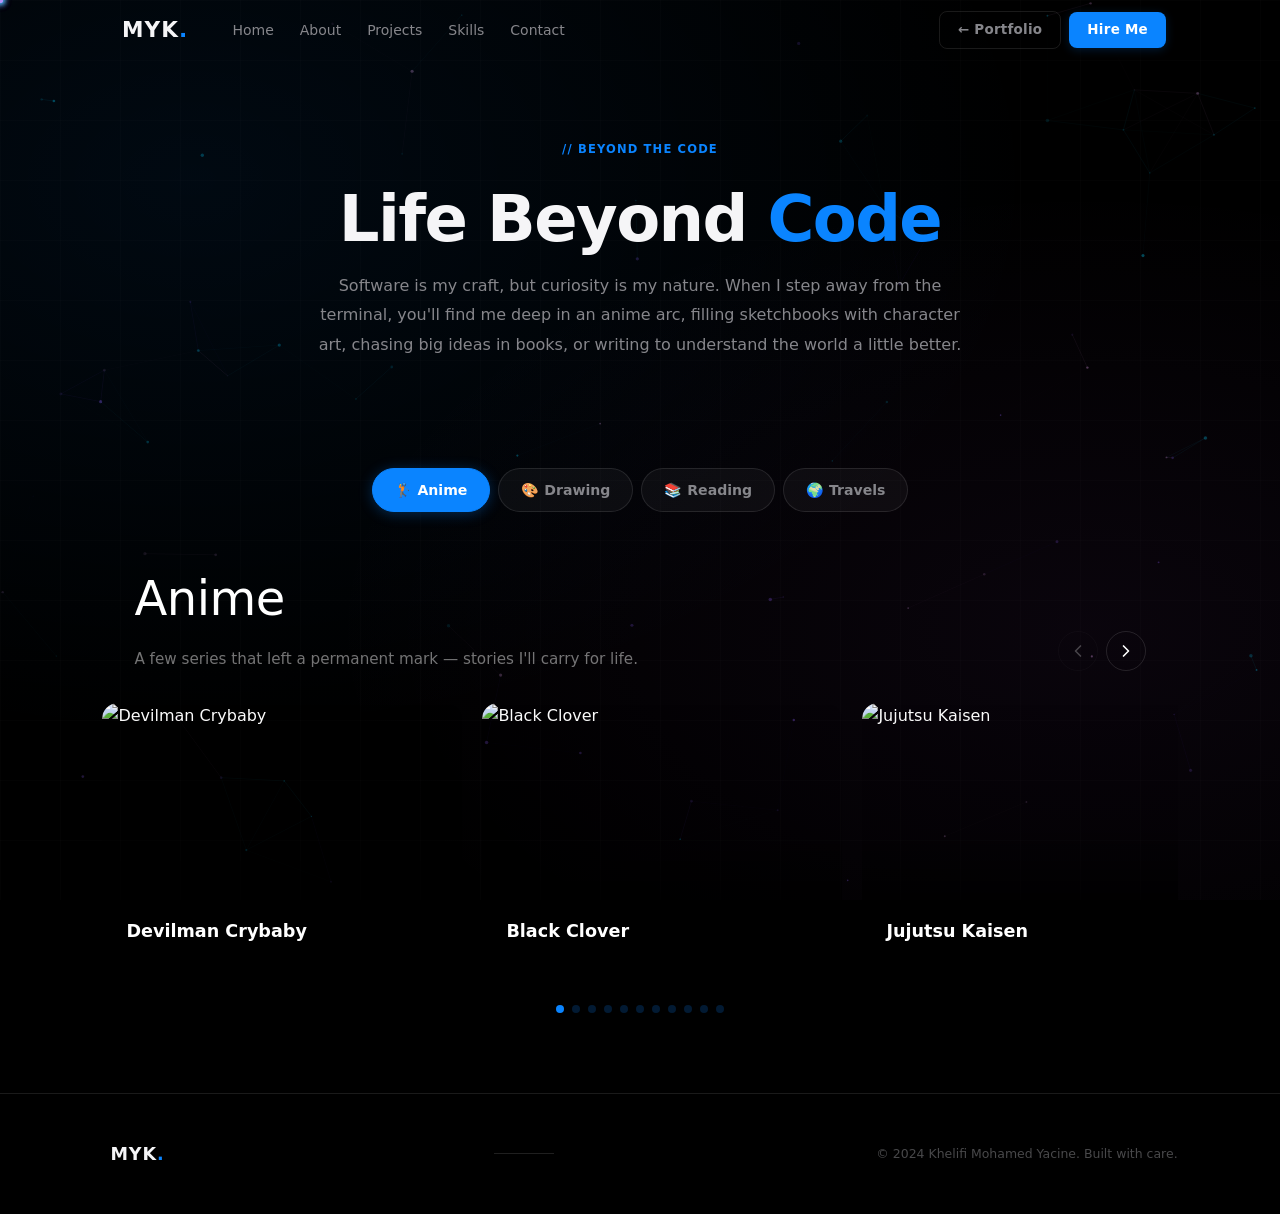
==== commit 877f10d8: "Add unique animated full-bg per tab: sakura/sketch lines/glyphs/constellation" ====
--- a/personal.html
+++ b/personal.html
@@ -81,6 +81,8 @@
 
   <!-- ─── Personal Section ───────────────────────────── -->
   <section id="personal" style="padding-top:0">
+
+    <canvas id="personal-bg-canvas"></canvas>
 
     <!-- Tabs -->
     <div class="personal-tabs reveal-up">
--- a/style.css
+++ b/style.css
@@ -2174,6 +2174,18 @@
   line-height: 1.85;
 }
 
+/* ── Per-tab animated background ───────────────────────── */
+#personal { position: relative; }
+#personal-bg-canvas {
+  position: absolute;
+  inset: 0;
+  width: 100%;
+  height: 100%;
+  z-index: 0;
+  pointer-events: none;
+}
+.personal-tabs, .personal-pane { position: relative; z-index: 1; }
+
 /* ── Tab strip ──────────────────────────────────────────── */
 .personal-tabs {
   display: flex;
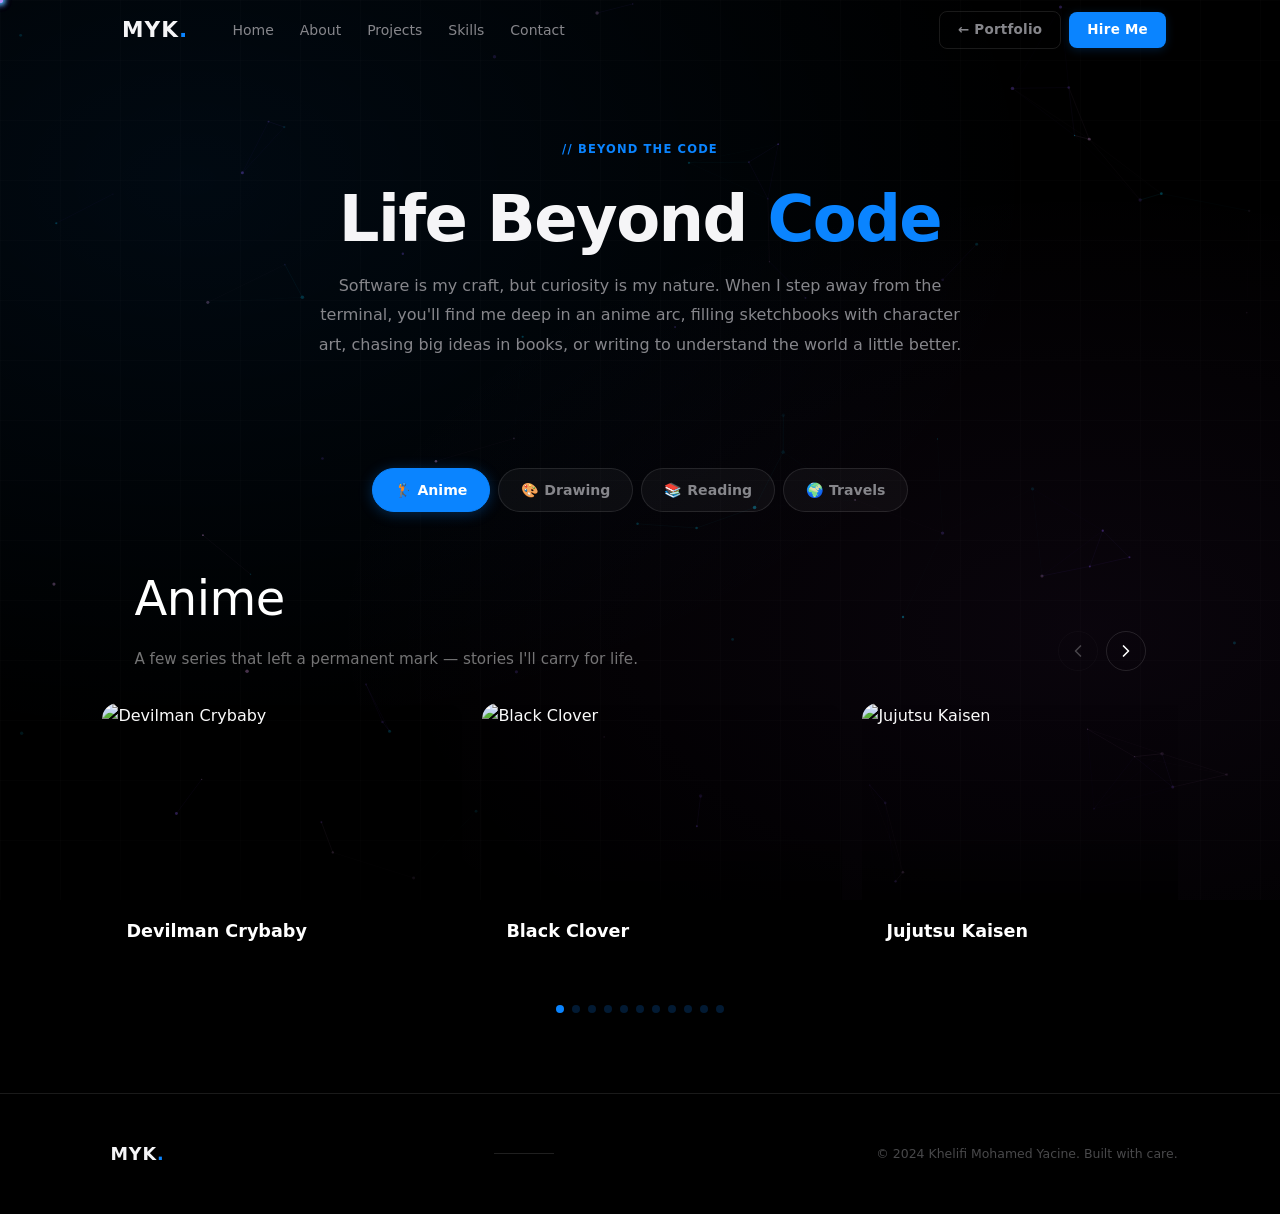
==== commit 2bd5bde9: "Extend tab bg animations to full viewport (fixed canvas)" ====
--- a/personal.html
+++ b/personal.html
@@ -14,6 +14,7 @@
 <body>
 
   <canvas id="bg-canvas"></canvas>
+  <canvas id="personal-bg-canvas"></canvas>
   <div class="page-grid-overlay"></div>
 
   <!-- ─── Navigation ─────────────────────────────────── -->
@@ -81,8 +82,6 @@
 
   <!-- ─── Personal Section ───────────────────────────── -->
   <section id="personal" style="padding-top:0">
-
-    <canvas id="personal-bg-canvas"></canvas>
 
     <!-- Tabs -->
     <div class="personal-tabs reveal-up">
--- a/style.css
+++ b/style.css
@@ -2174,17 +2174,15 @@
   line-height: 1.85;
 }
 
-/* ── Per-tab animated background ───────────────────────── */
-#personal { position: relative; }
+/* ── Per-tab animated background — full viewport ────────── */
 #personal-bg-canvas {
-  position: absolute;
+  position: fixed;
   inset: 0;
-  width: 100%;
-  height: 100%;
+  width: 100vw;
+  height: 100vh;
   z-index: 0;
   pointer-events: none;
 }
-.personal-tabs, .personal-pane { position: relative; z-index: 1; }
 
 /* ── Tab strip ──────────────────────────────────────────── */
 .personal-tabs {
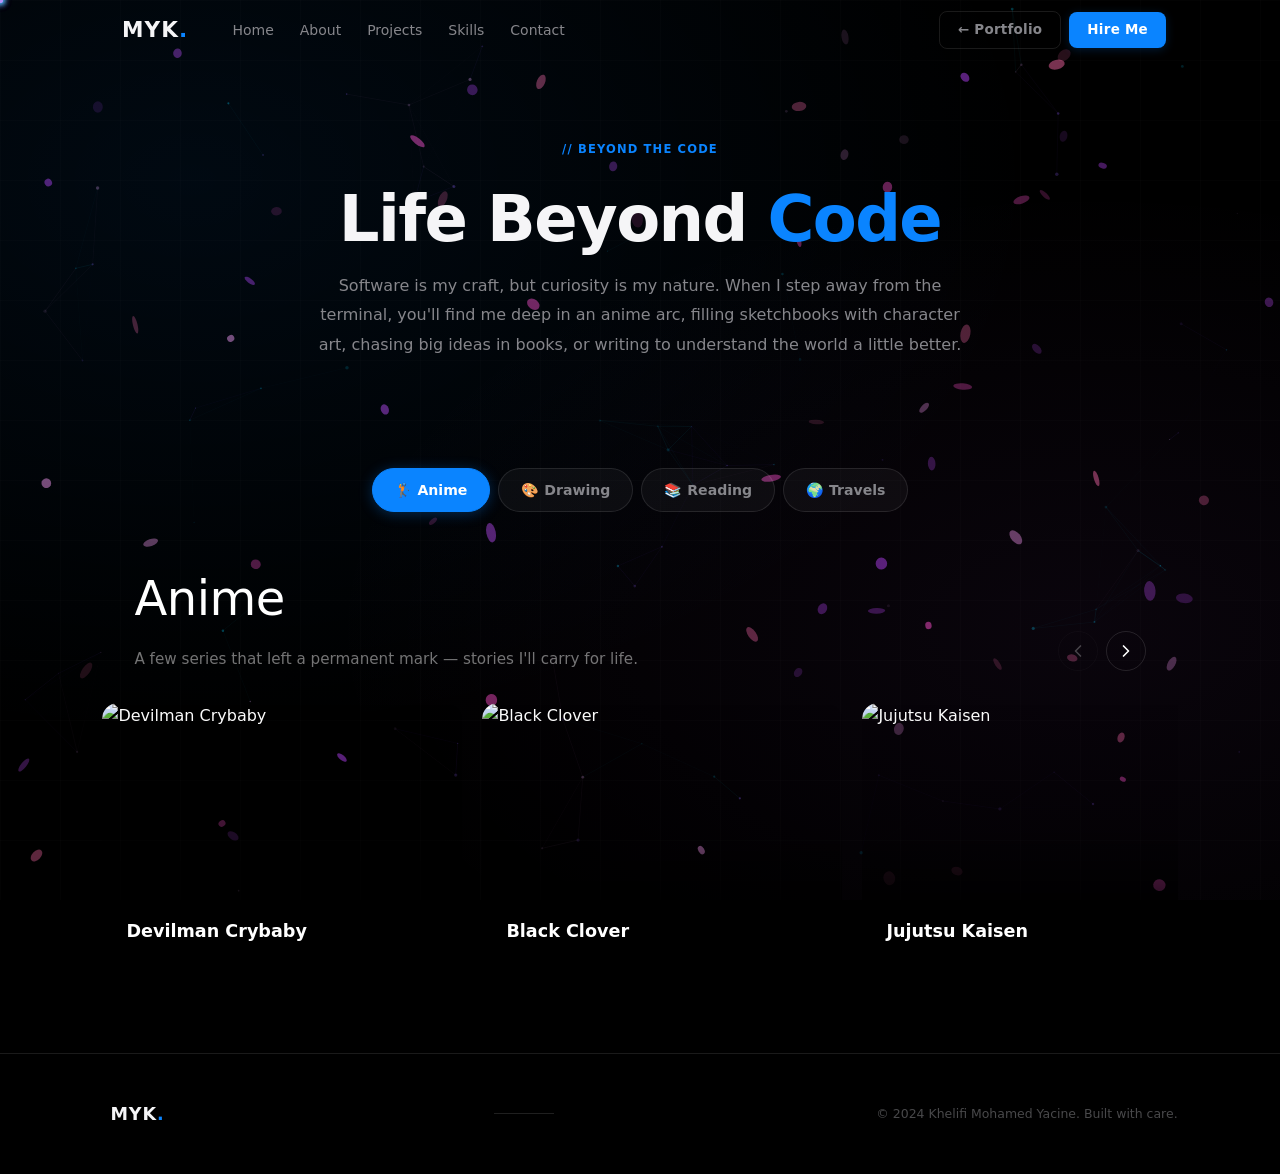
==== commit 280e7224: "Remove carousel dots from anime, reading, and travels sections Co-Authored-By: Claude Sonnet 4.6 <no" ====
--- a/personal.html
+++ b/personal.html
@@ -236,20 +236,6 @@
         </div>
       </div>
 
-      <div class="g4-dots" id="anime-dots">
-        <button class="g4-dot active" aria-label="Go to slide 1"></button>
-        <button class="g4-dot" aria-label="Go to slide 2"></button>
-        <button class="g4-dot" aria-label="Go to slide 3"></button>
-        <button class="g4-dot" aria-label="Go to slide 4"></button>
-        <button class="g4-dot" aria-label="Go to slide 5"></button>
-        <button class="g4-dot" aria-label="Go to slide 6"></button>
-        <button class="g4-dot" aria-label="Go to slide 7"></button>
-        <button class="g4-dot" aria-label="Go to slide 8"></button>
-        <button class="g4-dot" aria-label="Go to slide 9"></button>
-        <button class="g4-dot" aria-label="Go to slide 10"></button>
-        <button class="g4-dot" aria-label="Go to slide 11"></button>
-      </div>
-
     </div><!-- /#tab-anime -->
 
     <!-- ── DRAWING TAB ─────────────────────────────────── -->
@@ -519,27 +505,6 @@
           </div>
 
         </div>
-      </div>
-
-      <div class="g4-dots" id="reading-dots">
-        <button class="g4-dot active" aria-label="Go to slide 1"></button>
-        <button class="g4-dot" aria-label="Go to slide 2"></button>
-        <button class="g4-dot" aria-label="Go to slide 3"></button>
-        <button class="g4-dot" aria-label="Go to slide 4"></button>
-        <button class="g4-dot" aria-label="Go to slide 5"></button>
-        <button class="g4-dot" aria-label="Go to slide 6"></button>
-        <button class="g4-dot" aria-label="Go to slide 7"></button>
-        <button class="g4-dot" aria-label="Go to slide 8"></button>
-        <button class="g4-dot" aria-label="Go to slide 9"></button>
-        <button class="g4-dot" aria-label="Go to slide 10"></button>
-        <button class="g4-dot" aria-label="Go to slide 11"></button>
-        <button class="g4-dot" aria-label="Go to slide 12"></button>
-        <button class="g4-dot" aria-label="Go to slide 13"></button>
-        <button class="g4-dot" aria-label="Go to slide 14"></button>
-        <button class="g4-dot" aria-label="Go to slide 15"></button>
-        <button class="g4-dot" aria-label="Go to slide 16"></button>
-        <button class="g4-dot" aria-label="Go to slide 17"></button>
-        <button class="g4-dot" aria-label="Go to slide 18"></button>
       </div>
 
     </div><!-- /#tab-reading -->
@@ -647,14 +612,6 @@
         </div>
       </div>
 
-      <div class="g4-dots" id="travels-dots">
-        <button class="g4-dot active" aria-label="Go to slide 1"></button>
-        <button class="g4-dot" aria-label="Go to slide 2"></button>
-        <button class="g4-dot" aria-label="Go to slide 3"></button>
-        <button class="g4-dot" aria-label="Go to slide 4"></button>
-        <button class="g4-dot" aria-label="Go to slide 5"></button>
-      </div>
-
     </div><!-- /#tab-travels -->
 
   </section><!-- /#personal -->
--- a/style.css
+++ b/style.css
@@ -2770,7 +2770,7 @@
 #tab-reading .g4-item { flex: 0 0 210px; }
 @media (min-width: 1024px) { #tab-reading .g4-item { flex: 0 0 230px; } }
 #tab-reading .g4-card { aspect-ratio: 2/3; min-height: unset; background: #111; }
-#tab-reading .g4-card img { object-fit: contain; }
+#tab-reading .g4-card img { object-fit: cover; }
 
 /* Dots */
 .g4-dots {
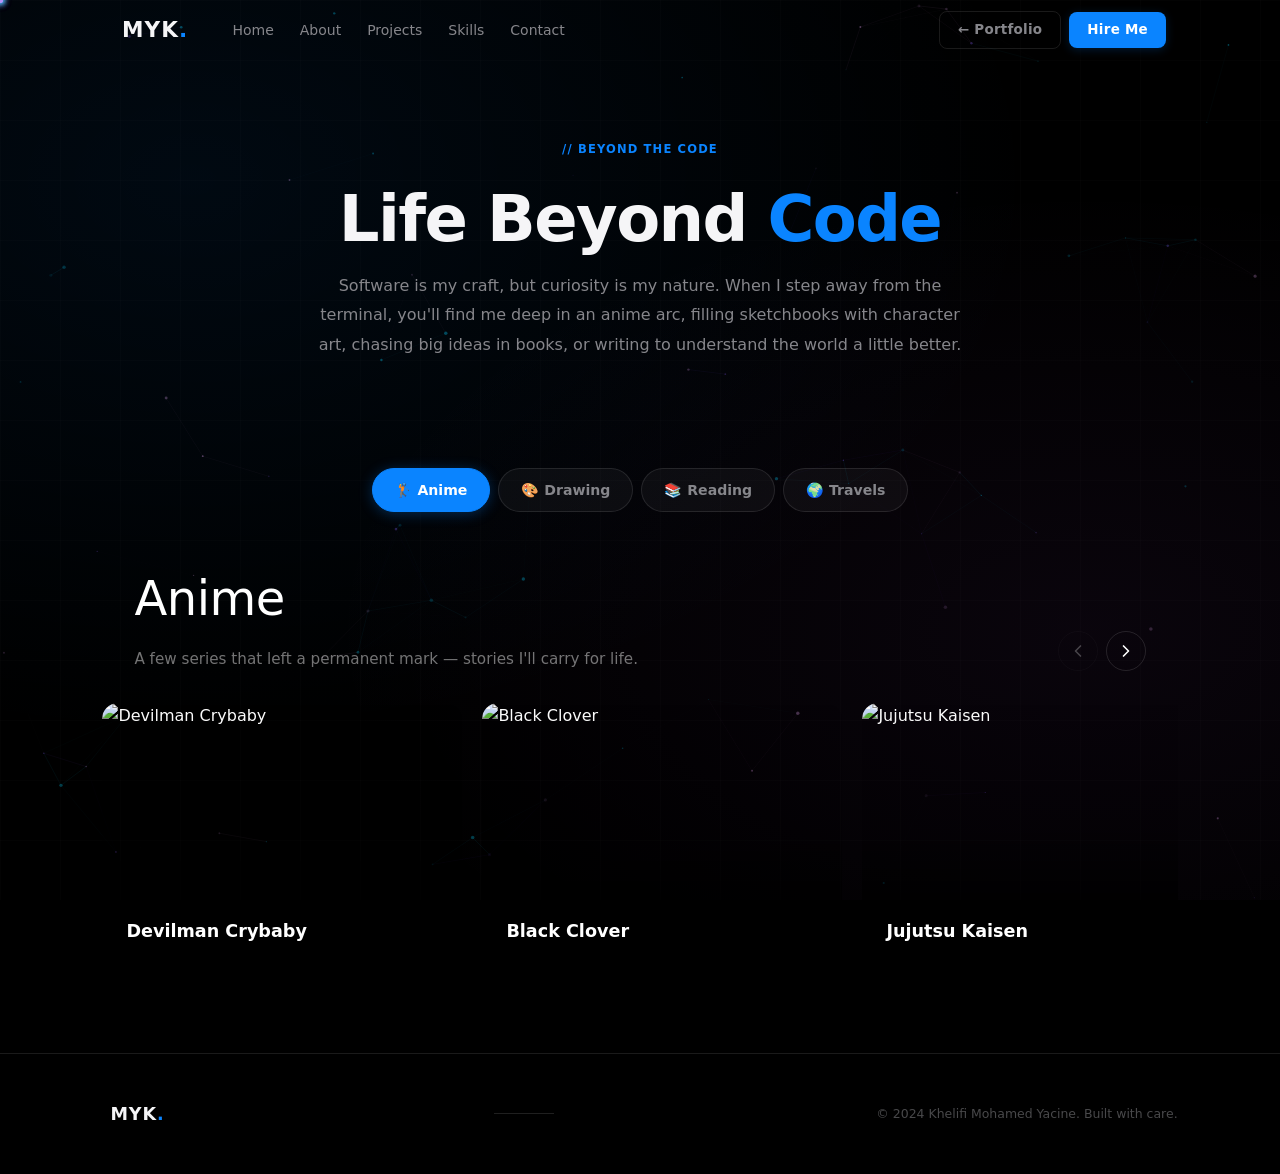
==== commit bc3537e6: "Adapt all animations to mobile — performance and usability - Particle intro: raise PIXEL_STEPS minim" ====
--- a/personal.html
+++ b/personal.html
@@ -68,7 +68,7 @@
   </header>
 
   <!-- ─── Page Hero ───────────────────────────────────── -->
-  <section id="personal-hero" style="padding-top:140px;padding-bottom:60px;text-align:center;">
+  <section id="personal-hero" style="padding-top:clamp(100px,18vw,140px);padding-bottom:60px;text-align:center;">
     <div class="section-header reveal-up" style="margin-bottom:0">
       <p class="section-tag">// beyond the code</p>
       <h1 class="section-title" style="font-size:clamp(2.2rem,6vw,4rem)">Life Beyond <span class="accent">Code</span></h1>
--- a/style.css
+++ b/style.css
@@ -609,6 +609,15 @@
 /* corner brackets hidden for clean Apple look */
 .avatar-corner { display: none; }
 
+/* 3D Model-Viewer Avatar */
+.avatar-3d-wrap {
+  flex-shrink: 0;
+  order: 2;
+  display: flex;
+  align-items: center;
+  justify-content: center;
+}
+
 /* Hero Text */
 .hero-text { flex: 1; }
 .hero-greeting {
@@ -733,7 +742,7 @@
 }
 
 /* ── About ────────────────────────────────────────────── */
-#about { background: var(--bg2); padding-left: 40px; padding-right: 40px; }
+#about { background: var(--bg2); padding-left: 64px; padding-right: 64px; }
 .about-grid {
   display: grid;
   grid-template-columns: 1fr 1fr;
@@ -1583,11 +1592,13 @@
   .projects-grid {
     grid-template-columns: 1fr 1fr;
   }
+  #about { padding-left: 6%; padding-right: 6%; }
   .nav-desktop { display: none; }
   .nav-cta-ghost, .nav-cta-primary { display: none; }
   .nav-toggle { display: flex; }
   .footer-inner { flex-direction: column; text-align: center; }
   .footer-line  { display: none; }
+  .avatar-3d-wrap model-viewer { width: 280px !important; height: 386px !important; }
 }
 
 @media (max-width: 480px) {
@@ -1595,6 +1606,9 @@
   .about-cards { grid-template-columns: 1fr; }
   .hero-stats { gap: 16px; }
   .projects-grid { grid-template-columns: 1fr; }
+  .avatar-3d-wrap model-viewer { width: 220px !important; height: 304px !important; }
+  .hero-cta { flex-direction: column; align-items: center; }
+  .hero-cta .btn { width: 100%; max-width: 280px; }
 }
 
 /* ══════════════════════════════════════════════════════════
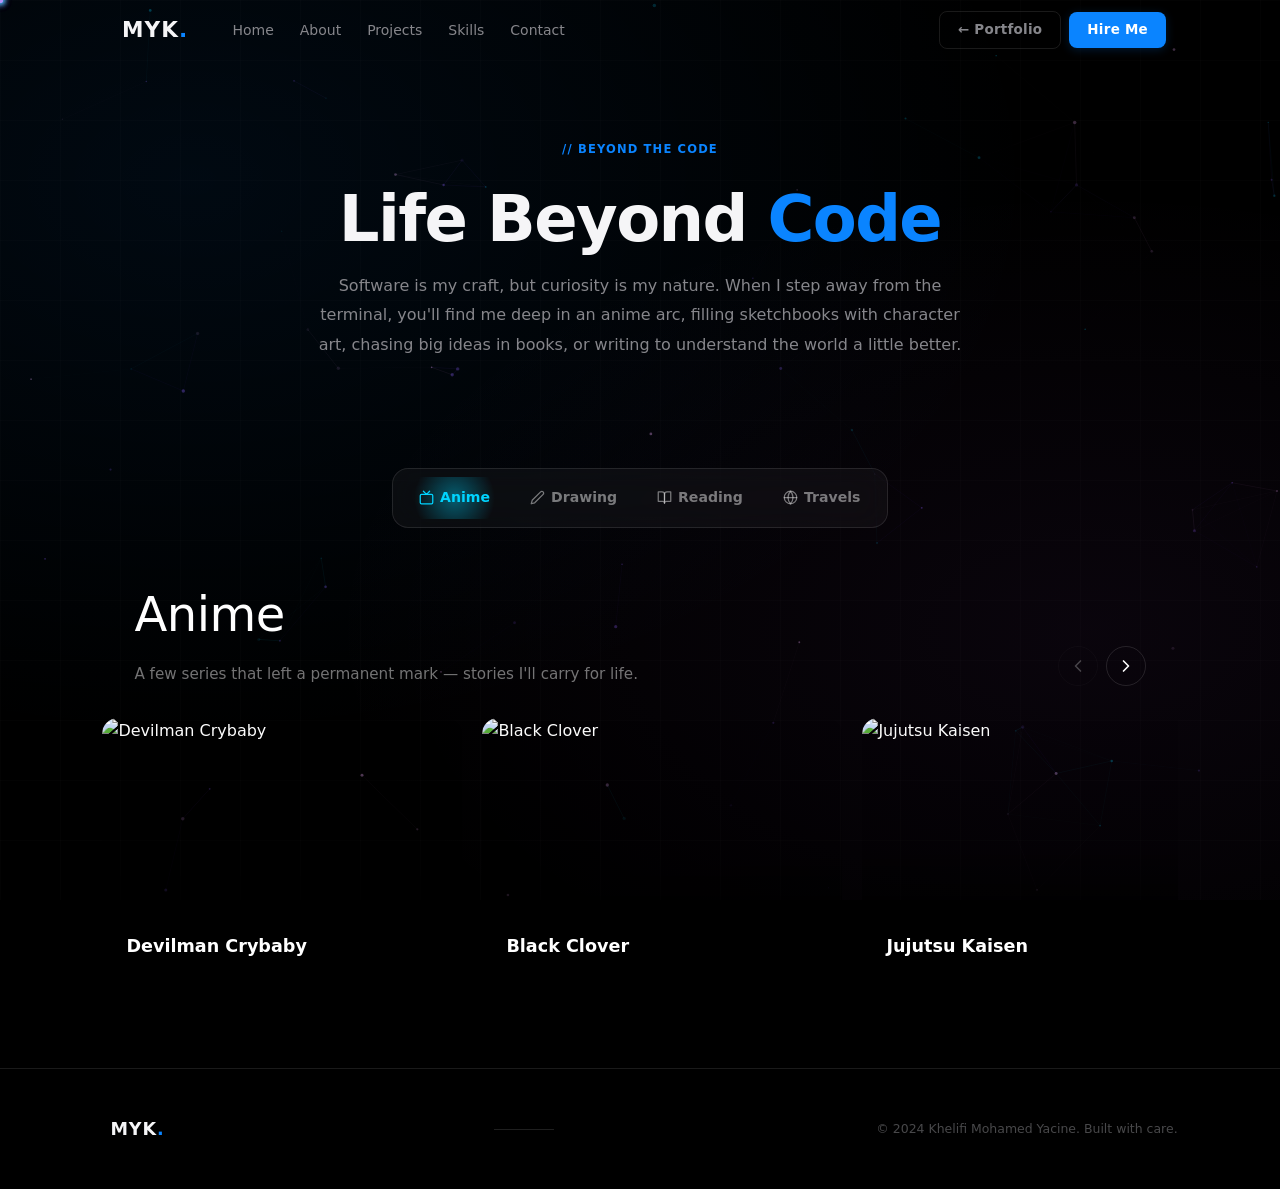
==== commit 83ce8f47: "feat(personal): replace tab nav with cyberpunk glow-menu Glass morphism container with per-tab radia" ====
--- a/personal.html
+++ b/personal.html
@@ -83,13 +83,68 @@
   <!-- ─── Personal Section ───────────────────────────── -->
   <section id="personal" style="padding-top:0">
 
-    <!-- Tabs -->
-    <div class="personal-tabs reveal-up">
-      <button class="personal-tab active" data-tab="anime">&#x1F3CC; Anime</button>
-      <button class="personal-tab" data-tab="drawing">&#x1F3A8; Drawing</button>
-      <button class="personal-tab" data-tab="reading">&#x1F4DA; Reading</button>
-      <button class="personal-tab" data-tab="travels">&#x1F30D; Travels</button>
-    </div>
+    <!-- Glow Menu Tabs -->
+    <nav class="glow-menu reveal-up" role="tablist" aria-label="Personal interests">
+      <ul class="glow-menu-list">
+
+        <li class="glow-menu-item personal-tab active" data-tab="anime" role="tab" tabindex="0" aria-selected="true">
+          <div class="glow-item-glow"></div>
+          <div class="glow-item-wrap">
+            <span class="glow-item-front">
+              <svg width="15" height="15" viewBox="0 0 24 24" fill="none" stroke="currentColor" stroke-width="2" stroke-linecap="round" stroke-linejoin="round"><rect x="2" y="7" width="20" height="15" rx="2"/><polyline points="17 2 12 7 7 2"/></svg>
+              Anime
+            </span>
+            <span class="glow-item-back">
+              <svg width="15" height="15" viewBox="0 0 24 24" fill="none" stroke="currentColor" stroke-width="2" stroke-linecap="round" stroke-linejoin="round"><rect x="2" y="7" width="20" height="15" rx="2"/><polyline points="17 2 12 7 7 2"/></svg>
+              Anime
+            </span>
+          </div>
+        </li>
+
+        <li class="glow-menu-item personal-tab" data-tab="drawing" role="tab" tabindex="0" aria-selected="false">
+          <div class="glow-item-glow"></div>
+          <div class="glow-item-wrap">
+            <span class="glow-item-front">
+              <svg width="15" height="15" viewBox="0 0 24 24" fill="none" stroke="currentColor" stroke-width="2" stroke-linecap="round" stroke-linejoin="round"><path d="M17 3a2.828 2.828 0 1 1 4 4L7.5 20.5 2 22l1.5-5.5L17 3z"/></svg>
+              Drawing
+            </span>
+            <span class="glow-item-back">
+              <svg width="15" height="15" viewBox="0 0 24 24" fill="none" stroke="currentColor" stroke-width="2" stroke-linecap="round" stroke-linejoin="round"><path d="M17 3a2.828 2.828 0 1 1 4 4L7.5 20.5 2 22l1.5-5.5L17 3z"/></svg>
+              Drawing
+            </span>
+          </div>
+        </li>
+
+        <li class="glow-menu-item personal-tab" data-tab="reading" role="tab" tabindex="0" aria-selected="false">
+          <div class="glow-item-glow"></div>
+          <div class="glow-item-wrap">
+            <span class="glow-item-front">
+              <svg width="15" height="15" viewBox="0 0 24 24" fill="none" stroke="currentColor" stroke-width="2" stroke-linecap="round" stroke-linejoin="round"><path d="M2 3h6a4 4 0 0 1 4 4v14a3 3 0 0 0-3-3H2z"/><path d="M22 3h-6a4 4 0 0 0-4 4v14a3 3 0 0 1 3-3h7z"/></svg>
+              Reading
+            </span>
+            <span class="glow-item-back">
+              <svg width="15" height="15" viewBox="0 0 24 24" fill="none" stroke="currentColor" stroke-width="2" stroke-linecap="round" stroke-linejoin="round"><path d="M2 3h6a4 4 0 0 1 4 4v14a3 3 0 0 0-3-3H2z"/><path d="M22 3h-6a4 4 0 0 0-4 4v14a3 3 0 0 1 3-3h7z"/></svg>
+              Reading
+            </span>
+          </div>
+        </li>
+
+        <li class="glow-menu-item personal-tab" data-tab="travels" role="tab" tabindex="0" aria-selected="false">
+          <div class="glow-item-glow"></div>
+          <div class="glow-item-wrap">
+            <span class="glow-item-front">
+              <svg width="15" height="15" viewBox="0 0 24 24" fill="none" stroke="currentColor" stroke-width="2" stroke-linecap="round" stroke-linejoin="round"><circle cx="12" cy="12" r="10"/><line x1="2" y1="12" x2="22" y2="12"/><path d="M12 2a15.3 15.3 0 0 1 4 10 15.3 15.3 0 0 1-4 10 15.3 15.3 0 0 1-4-10 15.3 15.3 0 0 1 4-10z"/></svg>
+              Travels
+            </span>
+            <span class="glow-item-back">
+              <svg width="15" height="15" viewBox="0 0 24 24" fill="none" stroke="currentColor" stroke-width="2" stroke-linecap="round" stroke-linejoin="round"><circle cx="12" cy="12" r="10"/><line x1="2" y1="12" x2="22" y2="12"/><path d="M12 2a15.3 15.3 0 0 1 4 10 15.3 15.3 0 0 1-4 10 15.3 15.3 0 0 1-4-10 15.3 15.3 0 0 1 4-10z"/></svg>
+              Travels
+            </span>
+          </div>
+        </li>
+
+      </ul>
+    </nav>
 
     <!-- ── ANIME TAB ──────────────────────────────────── -->
     <div class="personal-pane active" id="tab-anime">
--- a/style.css
+++ b/style.css
@@ -348,10 +348,10 @@
   display: none;
   align-items: center;
   justify-content: center;
-  width: 36px; height: 36px;
-  border-radius: 8px;
-  border: 1px solid var(--border);
-  background: transparent;
+  width: 44px; height: 44px;
+  border-radius: 10px;
+  border: 1px solid rgba(255,255,255,0.15);
+  background: rgba(255,255,255,0.04);
   color: var(--text);
   cursor: pointer;
   transition: background var(--transition), border-color var(--transition);
@@ -410,28 +410,32 @@
 }
 .mobile-nav-link {
   display: block;
-  padding: 12px 14px;
-  font-size: 1rem;
+  padding: 15px 18px;
+  font-size: 1.1rem;
   font-weight: 500;
   color: var(--text-dim);
-  border-radius: 10px;
+  border-radius: 12px;
   transition: background var(--transition), color var(--transition);
 }
 .mobile-nav-link:hover { background: var(--surface2); color: var(--text); }
 .mobile-nav-section {
   display: block;
-  padding: 12px 14px 6px;
-  font-size: 0.75rem;
-  font-weight: 600;
+  padding: 14px 18px 6px;
+  font-size: 0.72rem;
+  font-weight: 700;
   color: var(--text-muted);
-  letter-spacing: 0.1em;
+  letter-spacing: 0.12em;
   text-transform: uppercase;
 }
 .mobile-nav-sub {
-  display: grid;
-  grid-template-columns: 1fr 1fr;
-  gap: 4px;
-  padding-left: 8px;
+  display: flex;
+  flex-direction: column;
+  gap: 2px;
+  padding-left: 12px;
+  border-left: 1px solid var(--border);
+  margin-left: 18px;
+  margin-top: 4px;
+  margin-bottom: 4px;
 }
 .mobile-nav-cta {
   display: flex;
@@ -617,6 +621,7 @@
   align-items: center;
   justify-content: center;
 }
+.avatar-mobile { display: none !important; }
 
 /* Hero Text */
 .hero-text { flex: 1; }
@@ -1593,12 +1598,14 @@
     grid-template-columns: 1fr 1fr;
   }
   #about { padding-left: 6%; padding-right: 6%; }
+  #hero { overflow: visible; }
+  .hero-content { padding-top: 80px; }
+  .avatar-3d-wrap model-viewer { width: 280px !important; height: 386px !important; }
   .nav-desktop { display: none; }
   .nav-cta-ghost, .nav-cta-primary { display: none; }
   .nav-toggle { display: flex; }
   .footer-inner { flex-direction: column; text-align: center; }
   .footer-line  { display: none; }
-  .avatar-3d-wrap model-viewer { width: 280px !important; height: 386px !important; }
 }
 
 @media (max-width: 480px) {
@@ -2198,36 +2205,106 @@
   pointer-events: none;
 }
 
-/* ── Tab strip ──────────────────────────────────────────── */
-.personal-tabs {
+/* ── Glow Menu (tab nav) ─────────────────────────────────── */
+.glow-menu {
   display: flex;
   justify-content: center;
-  gap: 8px;
   margin-bottom: 48px;
+}
+.glow-menu-list {
+  display: flex;
+  gap: 4px;
+  list-style: none;
+  margin: 0;
+  padding: 8px;
+  background: rgba(255,255,255,0.04);
+  backdrop-filter: blur(16px);
+  -webkit-backdrop-filter: blur(16px);
+  border: 1px solid rgba(255,255,255,0.1);
+  border-radius: 16px;
   flex-wrap: wrap;
-}
-.personal-tab {
-  padding: 10px 22px;
-  border-radius: 50px;
+  justify-content: center;
+}
+.glow-menu-item {
+  position: relative;
+  border-radius: 10px;
+  padding: 10px 18px;
+  cursor: pointer;
+  color: rgba(255,255,255,0.45);
+  user-select: none;
+  transition: color 0.3s;
+  outline: none;
+  font-family: var(--font-sans);
+}
+.glow-menu-item:focus-visible {
+  outline: 2px solid var(--blue);
+  outline-offset: 2px;
+}
+/* Glow blob */
+.glow-item-glow {
+  position: absolute;
+  inset: 0;
+  border-radius: 10px;
+  opacity: 0;
+  transform: scale(0.75);
+  transition: opacity 0.35s, transform 0.35s;
+  pointer-events: none;
+}
+.glow-menu-item[data-tab="anime"]    .glow-item-glow { background: radial-gradient(circle at 50% 50%, rgba(0,212,255,0.4)   0%, transparent 70%); }
+.glow-menu-item[data-tab="drawing"]  .glow-item-glow { background: radial-gradient(circle at 50% 50%, rgba(255,45,120,0.4)  0%, transparent 70%); }
+.glow-menu-item[data-tab="reading"]  .glow-item-glow { background: radial-gradient(circle at 50% 50%, rgba(180,77,255,0.4)  0%, transparent 70%); }
+.glow-menu-item[data-tab="travels"]  .glow-item-glow { background: radial-gradient(circle at 50% 50%, rgba(249,215,28,0.4)  0%, transparent 70%); }
+.glow-menu-item:hover .glow-item-glow,
+.glow-menu-item.active .glow-item-glow {
+  opacity: 1;
+  transform: scale(1);
+}
+/* 3D flip wrapper */
+.glow-item-wrap {
+  position: relative;
+  z-index: 1;
+  height: 22px;
+  display: flex;
+  align-items: center;
+}
+.glow-item-front,
+.glow-item-back {
+  display: flex;
+  align-items: center;
+  gap: 6px;
   font-size: 0.88rem;
   font-weight: 600;
-  background: rgba(255,255,255,0.04);
-  border: 1px solid rgba(255,255,255,0.1);
-  color: var(--text-dim);
-  cursor: pointer;
-  transition: all 0.25s;
-  font-family: var(--font-sans);
-}
-.personal-tab:hover {
-  background: rgba(255,255,255,0.08);
-  border-color: rgba(255,255,255,0.2);
-  color: var(--text);
-}
-.personal-tab.active {
-  background: var(--blue);
-  border-color: var(--blue);
-  color: #fff;
-  box-shadow: 0 2px 14px rgba(10,132,255,0.3);
+  white-space: nowrap;
+  backface-visibility: hidden;
+  -webkit-backface-visibility: hidden;
+  transition: transform 0.4s cubic-bezier(0.4,0,0.2,1);
+}
+.glow-item-front {
+  transform: perspective(400px) rotateX(0deg);
+}
+.glow-item-back {
+  position: absolute;
+  top: 0; left: 0; right: 0; bottom: 0;
+  justify-content: center;
+  transform: perspective(400px) rotateX(90deg);
+}
+/* Hover flip (inactive tabs only) */
+.glow-menu-item:not(.active):hover .glow-item-front { transform: perspective(400px) rotateX(-90deg); }
+.glow-menu-item:not(.active):hover .glow-item-back  { transform: perspective(400px) rotateX(0deg);   }
+/* Active text colors */
+.glow-menu-item[data-tab="anime"].active   { color: #00d4ff; }
+.glow-menu-item[data-tab="drawing"].active { color: #ff2d78; }
+.glow-menu-item[data-tab="reading"].active { color: #b44dff; }
+.glow-menu-item[data-tab="travels"].active { color: #f9d71c; }
+/* Hover back-face colors */
+.glow-menu-item[data-tab="anime"]:hover    .glow-item-back { color: #00d4ff; }
+.glow-menu-item[data-tab="drawing"]:hover  .glow-item-back { color: #ff2d78; }
+.glow-menu-item[data-tab="reading"]:hover  .glow-item-back { color: #b44dff; }
+.glow-menu-item[data-tab="travels"]:hover  .glow-item-back { color: #f9d71c; }
+/* Mobile */
+@media (max-width: 480px) {
+  .glow-menu-item { padding: 8px 12px; }
+  .glow-item-front, .glow-item-back { font-size: 0.82rem; gap: 5px; }
 }
 
 /* ── Panes ──────────────────────────────────────────────── */
@@ -2804,3 +2881,36 @@
   transition: background 0.2s;
 }
 .g4-dot.active { background: #0a84ff; }
+
+/* ── Cards: mobile — right-sized, always-visible text ──────── */
+@media (max-width: 767px) {
+  .g4-header { padding: 0 1.25rem; margin-bottom: 1.5rem; }
+  .g4-track  { padding-left: 1.25rem; }
+  .g4-item   { flex: 0 0 82vw; }
+  .g4-card   {
+    min-height: 20rem;
+    border-radius: 20px;
+    border: 1px solid rgba(255,255,255,0.08);
+  }
+  .g4-card-overlay {
+    background: linear-gradient(
+      to bottom,
+      rgba(0,0,0,0)    0%,
+      rgba(0,0,0,0.22) 38%,
+      rgba(0,0,0,0.88) 68%,
+      rgba(0,0,0,0.97) 100%
+    );
+  }
+  .g4-card-text {
+    opacity: 0.85;
+    max-height: 5rem;
+    margin: 0;
+    display: -webkit-box;
+    -webkit-line-clamp: 3;
+    -webkit-box-orient: vertical;
+    overflow: hidden;
+  }
+  .g4-card-content { padding: 1rem 1.2rem 1.2rem; gap: 0.5rem; }
+  .g4-card-title   { font-size: 1.05rem; }
+  .bento-extra .bento-item { height: 260px; }
+}
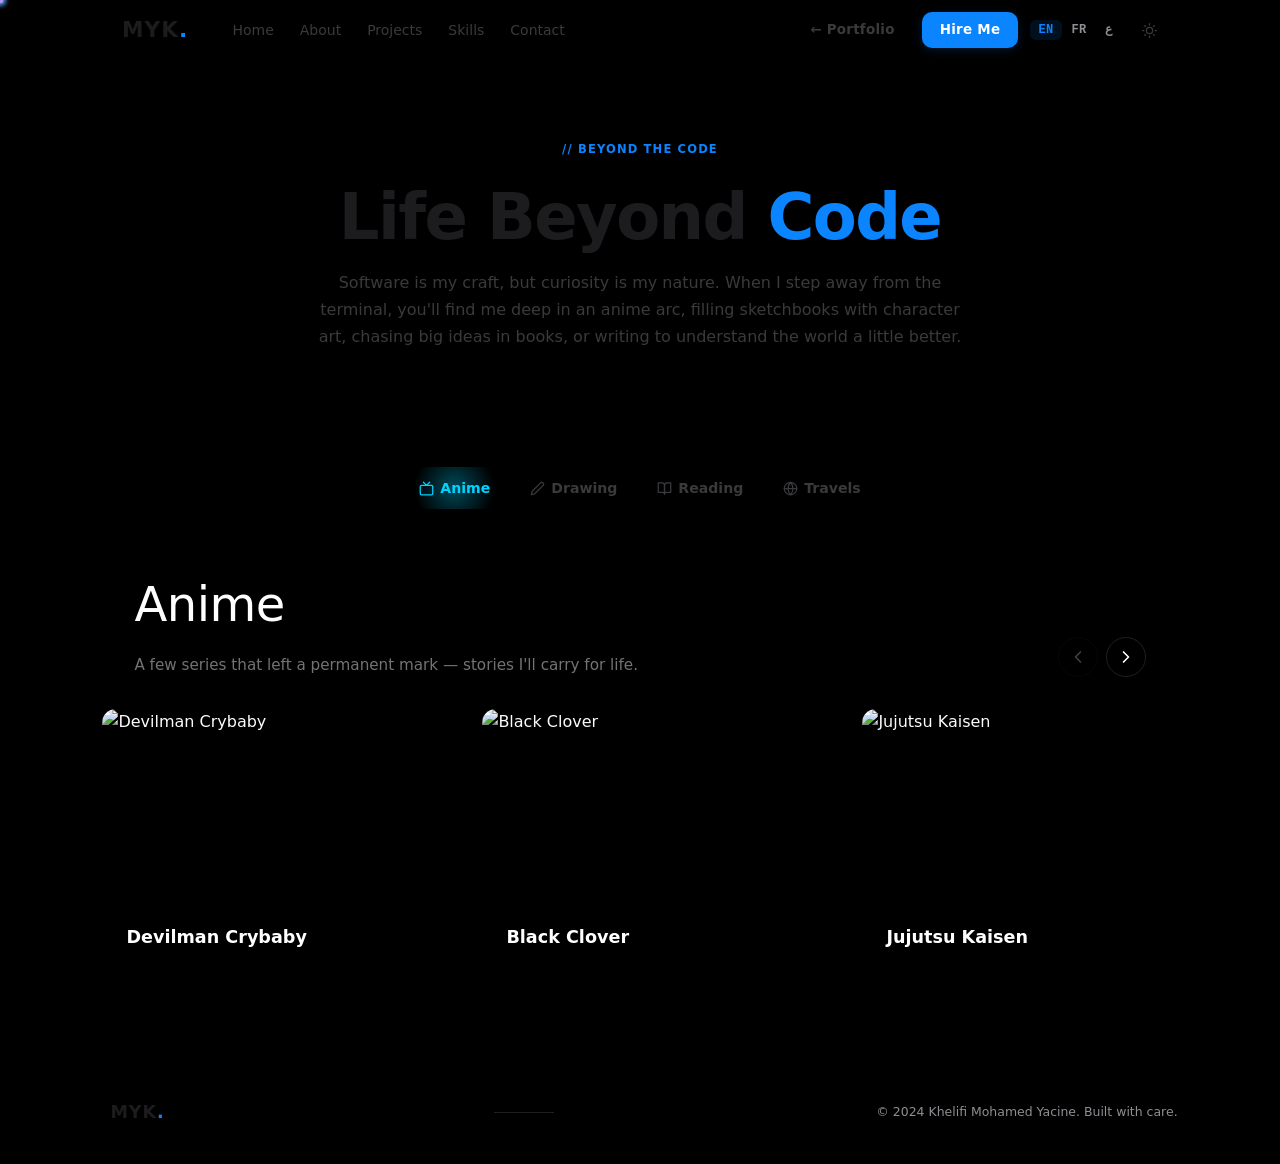
==== commit 4fb8c52b: "feat: add i18n (EN/FR/AR), light/dark theme, and complete personal page translations - Add i18n.js w" ====
--- a/personal.html
+++ b/personal.html
@@ -33,11 +33,20 @@
         </nav>
       </div>
       <div class="nav-right">
-        <a href="index.html" class="nav-cta nav-cta-ghost">&larr; Portfolio</a>
+        <a href="index.html" class="nav-cta nav-cta-ghost" data-i18n="nav.portfolio">&larr; Portfolio</a>
         <a href="index.html#contact" class="nav-cta nav-cta-primary">
-          <span>Hire Me</span>
+          <span data-i18n="nav.hire">Hire Me</span>
           <span class="btn-shine"></span>
         </a>
+        <div class="lang-switcher">
+          <button class="lang-btn active" data-lang="en">EN</button>
+          <button class="lang-btn" data-lang="fr">FR</button>
+          <button class="lang-btn" data-lang="ar">ع</button>
+        </div>
+        <button class="theme-toggle" aria-label="Toggle theme">
+          <svg class="icon-moon" viewBox="0 0 24 24" fill="none" stroke="currentColor" stroke-width="2" stroke-linecap="round" stroke-linejoin="round"><path d="M21 12.79A9 9 0 1 1 11.21 3 7 7 0 0 0 21 12.79z"/></svg>
+          <svg class="icon-sun"  viewBox="0 0 24 24" fill="none" stroke="currentColor" stroke-width="2" stroke-linecap="round" stroke-linejoin="round"><circle cx="12" cy="12" r="5"/><line x1="12" y1="1" x2="12" y2="3"/><line x1="12" y1="21" x2="12" y2="23"/><line x1="4.22" y1="4.22" x2="5.64" y2="5.64"/><line x1="18.36" y1="18.36" x2="19.78" y2="19.78"/><line x1="1" y1="12" x2="3" y2="12"/><line x1="21" y1="12" x2="23" y2="12"/><line x1="4.22" y1="19.78" x2="5.64" y2="18.36"/><line x1="18.36" y1="5.64" x2="19.78" y2="4.22"/></svg>
+        </button>
         <button class="nav-toggle" aria-label="Toggle menu" aria-expanded="false" aria-controls="mobile-menu">
           <svg class="nav-toggle-icon" viewBox="0 0 32 32" fill="none"
                stroke="currentColor" stroke-width="2.5"
@@ -53,15 +62,26 @@
     <div class="mobile-menu" id="mobile-menu" aria-hidden="true">
       <div class="mobile-menu-inner">
         <ul class="mobile-nav-links">
-          <li><a href="index.html#hero"     class="mobile-nav-link">Home</a></li>
-          <li><a href="index.html#about"    class="mobile-nav-link">About</a></li>
-          <li><a href="index.html#projects" class="mobile-nav-link">Projects</a></li>
-          <li><a href="index.html#skills"   class="mobile-nav-link">Skills</a></li>
-          <li><a href="index.html#contact"  class="mobile-nav-link">Contact</a></li>
+          <li><a href="index.html#hero"     class="mobile-nav-link" data-i18n="nav.home">Home</a></li>
+          <li><a href="index.html#about"    class="mobile-nav-link" data-i18n="nav.about">About</a></li>
+          <li><a href="index.html#projects" class="mobile-nav-link" data-i18n="nav.projects">Projects</a></li>
+          <li><a href="index.html#skills"   class="mobile-nav-link" data-i18n="nav.skills">Skills</a></li>
+          <li><a href="index.html#contact"  class="mobile-nav-link" data-i18n="nav.contact">Contact</a></li>
         </ul>
         <div class="mobile-nav-cta">
-          <a href="index.html" class="nav-cta nav-cta-ghost" style="width:100%;justify-content:center;">&larr; Portfolio</a>
-          <a href="index.html#contact" class="nav-cta nav-cta-primary" style="width:100%;justify-content:center;">Hire Me</a>
+          <a href="index.html" class="nav-cta nav-cta-ghost" style="width:100%;justify-content:center;" data-i18n="nav.portfolio">&larr; Portfolio</a>
+          <a href="index.html#contact" class="nav-cta nav-cta-primary" style="width:100%;justify-content:center;" data-i18n="nav.hire">Hire Me</a>
+        </div>
+        <div class="mobile-nav-controls">
+          <div class="lang-switcher">
+            <button class="lang-btn active" data-lang="en">EN</button>
+            <button class="lang-btn" data-lang="fr">FR</button>
+            <button class="lang-btn" data-lang="ar">ع</button>
+          </div>
+          <button class="theme-toggle" aria-label="Toggle theme">
+            <svg class="icon-moon" viewBox="0 0 24 24" fill="none" stroke="currentColor" stroke-width="2" stroke-linecap="round" stroke-linejoin="round"><path d="M21 12.79A9 9 0 1 1 11.21 3 7 7 0 0 0 21 12.79z"/></svg>
+            <svg class="icon-sun"  viewBox="0 0 24 24" fill="none" stroke="currentColor" stroke-width="2" stroke-linecap="round" stroke-linejoin="round"><circle cx="12" cy="12" r="5"/><line x1="12" y1="1" x2="12" y2="3"/><line x1="12" y1="21" x2="12" y2="23"/><line x1="4.22" y1="4.22" x2="5.64" y2="5.64"/><line x1="18.36" y1="18.36" x2="19.78" y2="19.78"/><line x1="1" y1="12" x2="3" y2="12"/><line x1="21" y1="12" x2="23" y2="12"/><line x1="4.22" y1="19.78" x2="5.64" y2="18.36"/><line x1="18.36" y1="5.64" x2="19.78" y2="4.22"/></svg>
+          </button>
         </div>
       </div>
     </div>
@@ -70,10 +90,10 @@
   <!-- ─── Page Hero ───────────────────────────────────── -->
   <section id="personal-hero" style="padding-top:clamp(100px,18vw,140px);padding-bottom:60px;text-align:center;">
     <div class="section-header reveal-up" style="margin-bottom:0">
-      <p class="section-tag">// beyond the code</p>
-      <h1 class="section-title" style="font-size:clamp(2.2rem,6vw,4rem)">Life Beyond <span class="accent">Code</span></h1>
+      <p class="section-tag" data-i18n="personal.tag">// beyond the code</p>
+      <h1 class="section-title" style="font-size:clamp(2.2rem,6vw,4rem)"><span data-i18n="personal.h">Life Beyond</span> <span class="accent" data-i18n="personal.accent">Code</span></h1>
     </div>
-    <p class="personal-lead reveal-up">
+    <p class="personal-lead reveal-up" data-i18n="personal.lead">
       Software is my craft, but curiosity is my nature. When I step away from the terminal,
       you'll find me deep in an anime arc, filling sketchbooks with character art, chasing big ideas in books,
       or writing to understand the world a little better.
@@ -92,11 +112,11 @@
           <div class="glow-item-wrap">
             <span class="glow-item-front">
               <svg width="15" height="15" viewBox="0 0 24 24" fill="none" stroke="currentColor" stroke-width="2" stroke-linecap="round" stroke-linejoin="round"><rect x="2" y="7" width="20" height="15" rx="2"/><polyline points="17 2 12 7 7 2"/></svg>
-              Anime
+              <span data-i18n="tab.anime">Anime</span>
             </span>
             <span class="glow-item-back">
               <svg width="15" height="15" viewBox="0 0 24 24" fill="none" stroke="currentColor" stroke-width="2" stroke-linecap="round" stroke-linejoin="round"><rect x="2" y="7" width="20" height="15" rx="2"/><polyline points="17 2 12 7 7 2"/></svg>
-              Anime
+              <span data-i18n="tab.anime">Anime</span>
             </span>
           </div>
         </li>
@@ -106,11 +126,11 @@
           <div class="glow-item-wrap">
             <span class="glow-item-front">
               <svg width="15" height="15" viewBox="0 0 24 24" fill="none" stroke="currentColor" stroke-width="2" stroke-linecap="round" stroke-linejoin="round"><path d="M17 3a2.828 2.828 0 1 1 4 4L7.5 20.5 2 22l1.5-5.5L17 3z"/></svg>
-              Drawing
+              <span data-i18n="tab.drawing">Drawing</span>
             </span>
             <span class="glow-item-back">
               <svg width="15" height="15" viewBox="0 0 24 24" fill="none" stroke="currentColor" stroke-width="2" stroke-linecap="round" stroke-linejoin="round"><path d="M17 3a2.828 2.828 0 1 1 4 4L7.5 20.5 2 22l1.5-5.5L17 3z"/></svg>
-              Drawing
+              <span data-i18n="tab.drawing">Drawing</span>
             </span>
           </div>
         </li>
@@ -120,11 +140,11 @@
           <div class="glow-item-wrap">
             <span class="glow-item-front">
               <svg width="15" height="15" viewBox="0 0 24 24" fill="none" stroke="currentColor" stroke-width="2" stroke-linecap="round" stroke-linejoin="round"><path d="M2 3h6a4 4 0 0 1 4 4v14a3 3 0 0 0-3-3H2z"/><path d="M22 3h-6a4 4 0 0 0-4 4v14a3 3 0 0 1 3-3h7z"/></svg>
-              Reading
+              <span data-i18n="tab.reading">Reading</span>
             </span>
             <span class="glow-item-back">
               <svg width="15" height="15" viewBox="0 0 24 24" fill="none" stroke="currentColor" stroke-width="2" stroke-linecap="round" stroke-linejoin="round"><path d="M2 3h6a4 4 0 0 1 4 4v14a3 3 0 0 0-3-3H2z"/><path d="M22 3h-6a4 4 0 0 0-4 4v14a3 3 0 0 1 3-3h7z"/></svg>
-              Reading
+              <span data-i18n="tab.reading">Reading</span>
             </span>
           </div>
         </li>
@@ -134,11 +154,11 @@
           <div class="glow-item-wrap">
             <span class="glow-item-front">
               <svg width="15" height="15" viewBox="0 0 24 24" fill="none" stroke="currentColor" stroke-width="2" stroke-linecap="round" stroke-linejoin="round"><circle cx="12" cy="12" r="10"/><line x1="2" y1="12" x2="22" y2="12"/><path d="M12 2a15.3 15.3 0 0 1 4 10 15.3 15.3 0 0 1-4 10 15.3 15.3 0 0 1-4-10 15.3 15.3 0 0 1 4-10z"/></svg>
-              Travels
+              <span data-i18n="tab.travels">Travels</span>
             </span>
             <span class="glow-item-back">
               <svg width="15" height="15" viewBox="0 0 24 24" fill="none" stroke="currentColor" stroke-width="2" stroke-linecap="round" stroke-linejoin="round"><circle cx="12" cy="12" r="10"/><line x1="2" y1="12" x2="22" y2="12"/><path d="M12 2a15.3 15.3 0 0 1 4 10 15.3 15.3 0 0 1-4 10 15.3 15.3 0 0 1-4-10 15.3 15.3 0 0 1 4-10z"/></svg>
-              Travels
+              <span data-i18n="tab.travels">Travels</span>
             </span>
           </div>
         </li>
@@ -152,7 +172,7 @@
       <div class="g4-header">
         <div class="g4-header-left">
           <h2 class="g4-title">Anime</h2>
-          <p class="g4-desc">A few series that left a permanent mark — stories I'll carry for life.</p>
+          <p class="g4-desc" data-i18n="anime.desc">A few series that left a permanent mark — stories I'll carry for life.</p>
         </div>
         <div class="g4-nav-btns">
           <button class="g4-btn" id="anime-prev" aria-label="Previous slide" disabled>
@@ -299,7 +319,7 @@
       <div class="g4-header">
         <div class="g4-header-left">
           <h2 class="g4-title">Drawing</h2>
-          <p class="g4-desc">Character art, manga-style panels, and creatures from the worlds I love.</p>
+          <p class="g4-desc" data-i18n="drawing.desc">Character art, manga-style panels, and creatures from the worlds I love.</p>
         </div>
       </div>
 
@@ -346,7 +366,7 @@
       <div class="g4-header">
         <div class="g4-header-left">
           <h2 class="g4-title">Reading</h2>
-          <p class="g4-desc">Books that permanently changed how I see the world — ones I keep coming back to.</p>
+          <p class="g4-desc" data-i18n="reading.desc">Books that permanently changed how I see the world — ones I keep coming back to.</p>
         </div>
         <div class="g4-nav-btns">
           <button class="g4-btn" id="reading-prev" aria-label="Previous slide" disabled>
@@ -570,22 +590,22 @@
 
       <!-- Languages -->
       <div class="travel-languages reveal-up">
-        <h3 class="travel-section-label">&#x1F5E3;&#xFE0F; Languages I Speak</h3>
+        <h3 class="travel-section-label" data-i18n="travels.langs">&#x1F5E3;&#xFE0F; Languages I Speak</h3>
         <div class="travel-lang-row">
           <div class="travel-lang-card">
             <span class="travel-lang-flag">&#x1F1E9;&#x1F1FF;</span>
-            <span class="travel-lang-name">Arabic</span>
-            <span class="travel-lang-level">Native</span>
+            <span class="travel-lang-name" data-i18n="lang.arabic">Arabic</span>
+            <span class="travel-lang-level" data-i18n="lang.native">Native</span>
           </div>
           <div class="travel-lang-card">
             <span class="travel-lang-flag">&#x1F1EB;&#x1F1F7;</span>
-            <span class="travel-lang-name">French</span>
-            <span class="travel-lang-level">Fluent</span>
+            <span class="travel-lang-name" data-i18n="lang.french">French</span>
+            <span class="travel-lang-level" data-i18n="lang.fluent">Fluent</span>
           </div>
           <div class="travel-lang-card">
             <span class="travel-lang-flag">&#x1F1EC;&#x1F1E7;</span>
-            <span class="travel-lang-name">English</span>
-            <span class="travel-lang-level">Fluent</span>
+            <span class="travel-lang-name" data-i18n="lang.english">English</span>
+            <span class="travel-lang-level" data-i18n="lang.fluent">Fluent</span>
           </div>
         </div>
       </div>
@@ -593,8 +613,8 @@
       <!-- Countries -->
       <div class="g4-header" style="margin-top:2.5rem;">
         <div class="g4-header-left">
-          <h2 class="g4-title">Countries I've Visited</h2>
-          <p class="g4-desc">Five countries, each one reshaping how I see the world.</p>
+          <h2 class="g4-title" data-i18n="travels.h">Countries I've Visited</h2>
+          <p class="g4-desc" data-i18n="travels.desc">Five countries, each one reshaping how I see the world.</p>
         </div>
         <div class="g4-nav-btns">
           <button class="g4-btn" id="travels-prev" aria-label="Previous slide" disabled>
@@ -680,6 +700,7 @@
     </div>
   </footer>
 
+  <script src="i18n.js"></script>
   <script src="main.js"></script>
 </body>
 </html>
--- a/style.css
+++ b/style.css
@@ -1,6 +1,6 @@
 /* ─────────────────────────────────────────────────────────
    PORTFOLIO — Khelifi Mohamed Yacine
-   Design: Apple minimalism × Cyberpunk neon
+   Design: Apple minimalism × Cyberpunk neon (refined)
    ───────────────────────────────────────────────────────── */
 
 /* ── Variables — Apple dark design system ──────────────── */
@@ -36,6 +36,18 @@
   --ease-out:    cubic-bezier(0.16, 1, 0.3, 1);
   --ease-spring: cubic-bezier(0.34, 1.56, 0.64, 1);
   --transition:  0.3s var(--ease-out);
+
+  /* Spacing scale (8px base) */
+  --space-1: 4px;
+  --space-2: 8px;
+  --space-3: 16px;
+  --space-4: 24px;
+  --space-5: 32px;
+  --space-6: 40px;
+  --space-7: 48px;
+  --space-8: 64px;
+  --space-9: 80px;
+  --space-10: 96px;
 }
 
 /* ── Reset ──────────────────────────────────────────────── */
@@ -69,13 +81,13 @@
 }
 .particle-scroll-hint {
   position: absolute;
-  bottom: 40px;
+  bottom: var(--space-5);
   left: 50%;
   transform: translateX(-50%);
   display: flex;
   flex-direction: column;
   align-items: center;
-  gap: 8px;
+  gap: var(--space-2);
   color: rgba(255,255,255,0.25);
   font-family: var(--font-mono);
   font-size: 0.7rem;
@@ -146,7 +158,6 @@
   border-bottom-color: var(--border);
 }
 
-/* Inner container — matches header-3 max-w-5xl */
 .nav-inner {
   display: flex;
   align-items: center;
@@ -154,14 +165,13 @@
   height: 60px;
   max-width: 1100px;
   margin: 0 auto;
-  padding: 0 24px;
-}
-
-/* Left cluster */
+  padding: 0 var(--space-4);
+}
+
 .nav-left {
   display: flex;
   align-items: center;
-  gap: 24px;
+  gap: var(--space-4);
 }
 
 .nav-logo {
@@ -169,14 +179,13 @@
   font-weight: 700;
   letter-spacing: 0.05em;
   color: var(--text);
-  padding: 6px 8px;
-  border-radius: 8px;
+  padding: 6px var(--space-2);
+  border-radius: var(--radius-sm);
   transition: background var(--transition);
 }
 .nav-logo:hover { background: var(--surface2); }
 .logo-dot { color: var(--blue); }
 
-/* Desktop nav */
 .nav-desktop { display: flex; }
 .nav-links {
   display: flex;
@@ -184,16 +193,15 @@
   gap: 2px;
 }
 
-/* Plain nav links */
 .nav-link {
   display: inline-flex;
   align-items: center;
-  gap: 4px;
+  gap: var(--space-1);
   padding: 6px 12px;
   font-size: 0.875rem;
   font-weight: 500;
   color: var(--text-dim);
-  border-radius: 8px;
+  border-radius: var(--radius-sm);
   transition: background var(--transition), color var(--transition);
   background: none;
   border: none;
@@ -204,7 +212,6 @@
 .nav-link:hover   { background: var(--surface2); color: var(--text); }
 .nav-link.active  { color: var(--blue); }
 
-/* Chevron in dropdown trigger */
 .nav-chevron {
   width: 10px; height: 10px;
   transition: transform 0.25s ease;
@@ -212,20 +219,19 @@
 }
 .nav-has-dropdown.open .nav-chevron { transform: rotate(180deg); }
 
-/* Dropdown container */
 .nav-has-dropdown { position: relative; }
 .nav-dropdown {
   position: absolute;
-  top: calc(100% + 8px);
+  top: calc(100% + var(--space-2));
   left: 50%;
   transform: translateX(-50%) translateY(-6px);
   min-width: 340px;
   background: rgba(8,8,22,0.97);
   backdrop-filter: blur(24px);
   border: 1px solid var(--border);
-  border-radius: 14px;
+  border-radius: var(--radius);
   padding: 12px;
-  box-shadow: 0 16px 48px rgba(0,0,0,0.5), 0 0 0 1px rgba(255,255,255,0.04);
+  box-shadow: 0 var(--space-5) var(--space-7) rgba(0,0,0,0.5), 0 0 0 1px rgba(255,255,255,0.04);
   opacity: 0;
   pointer-events: none;
   transition: opacity 0.2s ease, transform 0.2s ease;
@@ -237,11 +243,10 @@
   transform: translateX(-50%) translateY(0);
 }
 
-/* Dropdown 2-col grid */
 .nav-dropdown-grid {
   display: grid;
   grid-template-columns: 1fr 1fr;
-  gap: 4px;
+  gap: var(--space-1);
   margin-bottom: 10px;
 }
 .nav-dropdown-link {
@@ -249,7 +254,7 @@
   align-items: center;
   gap: 10px;
   padding: 10px;
-  border-radius: 10px;
+  border-radius: var(--radius-sm);
   transition: background var(--transition);
   text-decoration: none;
 }
@@ -259,7 +264,7 @@
   display: flex; align-items: center; justify-content: center;
   background: var(--surface2);
   border: 1px solid var(--border);
-  border-radius: 8px;
+  border-radius: var(--radius-sm);
   font-size: 1rem;
   flex-shrink: 0;
 }
@@ -296,21 +301,19 @@
 }
 .nav-dropdown-all:hover { color: var(--text); }
 
-/* Right cluster */
 .nav-right {
   display: flex;
   align-items: center;
-  gap: 8px;
-}
-
-/* Nav CTA buttons */
+  gap: var(--space-2);
+}
+
 .nav-cta {
   display: inline-flex;
   align-items: center;
   justify-content: center;
   gap: 6px;
   padding: 7px 18px;
-  border-radius: 8px;
+  border-radius: var(--radius-sm);
   font-size: 0.84rem;
   font-weight: 600;
   letter-spacing: 0.02em;
@@ -338,18 +341,17 @@
   box-shadow: 0 2px 10px rgba(10,132,255,0.2);
 }
 .nav-cta-primary:hover {
-  box-shadow: 0 4px 18px rgba(10,132,255,0.35);
+  box-shadow: 0 var(--space-1) 18px rgba(10,132,255,0.35);
   transform: translateY(-1px);
   background: #1a8fff;
 }
 
-/* Hamburger toggle (animated SVG — ported from MenuToggleIcon) */
 .nav-toggle {
   display: none;
   align-items: center;
   justify-content: center;
   width: 44px; height: 44px;
-  border-radius: 10px;
+  border-radius: var(--radius-sm);
   border: 1px solid rgba(255,255,255,0.15);
   background: rgba(255,255,255,0.04);
   color: var(--text);
@@ -399,14 +401,14 @@
   flex-direction: column;
   justify-content: space-between;
   height: 100%;
-  padding: 24px 24px 40px;
+  padding: var(--space-4) var(--space-4) var(--space-5);
   overflow-y: auto;
 }
 .mobile-nav-links {
   display: flex;
   flex-direction: column;
-  gap: 4px;
-  margin-bottom: 32px;
+  gap: var(--space-1);
+  margin-bottom: var(--space-5);
 }
 .mobile-nav-link {
   display: block;
@@ -434,8 +436,8 @@
   padding-left: 12px;
   border-left: 1px solid var(--border);
   margin-left: 18px;
-  margin-top: 4px;
-  margin-bottom: 4px;
+  margin-top: var(--space-1);
+  margin-bottom: var(--space-1);
 }
 .mobile-nav-cta {
   display: flex;
@@ -447,11 +449,11 @@
 section {
   position: relative;
   z-index: 1;
-  padding: 120px 8% 80px;
+  padding: var(--space-8) 8% var(--space-9);
 }
 .section-header {
   text-align: center;
-  margin-bottom: 64px;
+  margin-bottom: var(--space-7);
 }
 .section-tag {
   font-family: var(--font-sans);
@@ -459,7 +461,7 @@
   font-weight: 600;
   color: var(--blue);
   letter-spacing: 0.1em;
-  margin-bottom: 10px;
+  margin-bottom: var(--space-2);
   text-transform: uppercase;
 }
 .section-title {
@@ -475,8 +477,8 @@
   display: inline-flex;
   align-items: center;
   justify-content: center;
-  gap: 8px;
-  padding: 14px 32px;
+  gap: var(--space-2);
+  padding: 12px 28px;
   border-radius: 50px;
   font-size: 0.9rem;
   font-weight: 600;
@@ -522,20 +524,17 @@
   align-items: center;
   justify-content: center;
   padding: 0 8%;
-  overflow: hidden;
 }
 .hero-content {
   display: flex;
   align-items: center;
-  gap: 80px;
+  gap: var(--space-9);
   max-width: 1200px;
   width: 100%;
   position: relative;
   z-index: 3;
 }
 
-
-/* Avatar */
 .avatar-wrapper {
   position: relative;
   flex-shrink: 0;
@@ -545,7 +544,7 @@
 .avatar {
   width: 220px;
   height: 220px;
-  border-radius: 20px;
+  border-radius: var(--radius-lg);
   object-fit: cover;
   object-position: center top;
   position: absolute;
@@ -559,7 +558,7 @@
   top: 50%; left: 50%;
   transform: translate(-50%, -50%);
   width: 200px; height: 200px;
-  border-radius: 24px;
+  border-radius: var(--radius-lg);
   background: radial-gradient(circle, rgba(10,132,255,0.18), rgba(191,90,242,0.12), transparent 70%);
   filter: blur(32px);
   animation: pulse-glow 4s ease-in-out infinite;
@@ -610,10 +609,8 @@
   background: rgba(255,255,255,0.75);
   box-shadow: 0 0 8px rgba(255,255,255,0.5);
 }
-/* corner brackets hidden for clean Apple look */
 .avatar-corner { display: none; }
 
-/* 3D Model-Viewer Avatar */
 .avatar-3d-wrap {
   flex-shrink: 0;
   order: 2;
@@ -623,7 +620,6 @@
 }
 .avatar-mobile { display: none !important; }
 
-/* Hero Text */
 .hero-text { flex: 1; }
 .hero-greeting {
   font-family: var(--font-sans);
@@ -637,8 +633,8 @@
   font-size: clamp(2.5rem, 5vw, 4.5rem);
   font-weight: 800;
   letter-spacing: -0.03em;
-  line-height: 1.05;
-  margin-bottom: 20px;
+  line-height: 1.1;
+  margin-bottom: var(--space-3);
   display: flex;
   flex-direction: column;
 }
@@ -650,10 +646,10 @@
 }
 .hero-role-line {
   font-family: var(--font-sans);
-  font-size: 1.1rem;
+  font-size: 1.2rem;
   font-weight: 500;
   color: var(--text-dim);
-  margin-bottom: 24px;
+  margin-bottom: var(--space-4);
   min-height: 1.5rem;
 }
 .role-label { opacity: 0; width: 0; overflow: hidden; display: inline-block; }
@@ -669,20 +665,20 @@
 .hero-bio {
   font-size: 1rem;
   color: var(--text-dim);
-  line-height: 1.8;
+  line-height: 1.7;
   max-width: 520px;
-  margin-bottom: 36px;
+  margin-bottom: var(--space-5);
 }
 .hero-cta {
   display: flex;
-  gap: 16px;
+  gap: var(--space-3);
   flex-wrap: wrap;
-  margin-bottom: 48px;
+  margin-bottom: var(--space-7);
 }
 .hero-stats {
   display: flex;
   align-items: center;
-  gap: 32px;
+  gap: var(--space-5);
 }
 .stat { text-align: center; }
 .stat-num {
@@ -691,7 +687,7 @@
   font-weight: 700;
   color: var(--text);
   line-height: 1;
-  margin-bottom: 4px;
+  margin-bottom: var(--space-1);
   letter-spacing: -0.02em;
 }
 .stat-label {
@@ -702,20 +698,19 @@
 }
 .stat-divider {
   width: 1px;
-  height: 40px;
+  height: var(--space-5);
   background: var(--border);
 }
 
-/* Scroll hint */
 .scroll-hint {
   position: absolute;
-  bottom: 40px;
+  bottom: var(--space-5);
   left: 50%;
   transform: translateX(-50%);
   display: flex;
   flex-direction: column;
   align-items: center;
-  gap: 8px;
+  gap: var(--space-2);
   color: var(--text-muted);
   font-size: 0.7rem;
   letter-spacing: 0.15em;
@@ -747,21 +742,20 @@
 }
 
 /* ── About ────────────────────────────────────────────── */
-#about { background: var(--bg2); padding-left: 64px; padding-right: 64px; }
+#about { background: var(--bg2); padding-left: var(--space-8); padding-right: var(--space-8); }
 .about-grid {
   display: grid;
   grid-template-columns: 1fr 1fr;
-  gap: 60px;
+  gap: var(--space-7);
   align-items: start;
 }
-.about-text { padding-top: 40px; }
-
-/* ── Lead paragraph ─────────────────────────────────────── */
+.about-text { padding-top: var(--space-5); }
+
 .about-lead {
   font-size: 1.07rem;
   color: var(--text);
-  line-height: 1.85;
-  margin-bottom: 1.8rem;
+  line-height: 1.6;
+  margin-bottom: var(--space-4);
   letter-spacing: -0.01em;
 }
 .about-lead strong {
@@ -769,33 +763,31 @@
   font-weight: 700;
 }
 
-/* ── Body paragraphs ─────────────────────────────────────── */
 .about-body {
   position: relative;
   padding-left: 18px;
   border-left: 1.5px solid rgba(10,132,255,0.3);
   color: var(--text-dim);
-  line-height: 1.9;
+  line-height: 1.8;
   font-size: 0.97rem;
-  margin-bottom: 1.5rem;
+  margin-bottom: var(--space-4);
   transition: border-color 0.3s;
 }
 .about-body:hover {
   border-color: rgba(10,132,255,0.7);
 }
 
-/* ── Blockquote ─────────────────────────────────────────── */
 .about-quote {
   position: relative;
-  margin: 2rem 0;
-  padding: 22px 24px 22px 30px;
+  margin: var(--space-5) 0;
+  padding: var(--space-4) var(--space-4) var(--space-4) var(--space-5);
   background: rgba(10,132,255,0.04);
   border-left: 2px solid var(--blue);
-  border-radius: 0 14px 14px 0;
+  border-radius: 0 var(--radius) var(--radius) 0;
   font-style: italic;
   font-size: 1.05rem;
   color: var(--text);
-  line-height: 1.7;
+  line-height: 1.6;
   letter-spacing: -0.01em;
 }
 .about-quote::before {
@@ -817,15 +809,14 @@
   flex-wrap: wrap;
   justify-content: center;
   gap: 12px;
-  margin-top: 28px;
-}
-
-/* ── Tags ───────────────────────────────────────────────── */
+  margin-top: var(--space-4);
+}
+
 .about-tags {
   display: flex;
   flex-wrap: wrap;
-  gap: 8px;
-  margin-top: 28px;
+  gap: var(--space-2);
+  margin-top: var(--space-4);
 }
 .tag {
   padding: 5px 14px;
@@ -846,10 +837,9 @@
 .about-cards {
   display: grid;
   grid-template-columns: 1fr;
-  gap: 24px;
-}
-
-/* ── Flip card wrapper ──────────────────────────────────── */
+  gap: var(--space-4);
+}
+
 .info-card {
   perspective: 1400px;
   height: 220px;
@@ -866,23 +856,21 @@
   transform: rotateY(180deg);
 }
 
-/* ── Shared face ────────────────────────────────────────── */
 .info-card-front,
 .info-card-back {
   position: absolute;
   inset: 0;
-  border-radius: 24px;
+  border-radius: var(--radius-lg);
   backface-visibility: hidden;
   -webkit-backface-visibility: hidden;
   overflow: hidden;
 }
 
-/* ── Front — dark premium gradient ─────────────────────── */
 .info-card-front {
   display: flex;
   flex-direction: column;
   justify-content: space-between;
-  padding: 40px;
+  padding: var(--space-5);
   background: linear-gradient(
     150deg,
     color-mix(in srgb, var(--card-accent) 22%, #0f0f0f) 0%,
@@ -890,7 +878,7 @@
   );
   box-shadow:
     0 1px 0 rgba(255,255,255,0.07) inset,
-    0 32px 80px rgba(0,0,0,0.6);
+    0 var(--space-5) var(--space-9) rgba(0,0,0,0.6);
 }
 .card-icon-lg {
   font-size: 3.2rem;
@@ -899,7 +887,7 @@
 .card-front-body {
   display: flex;
   flex-direction: column;
-  gap: 8px;
+  gap: var(--space-2);
 }
 .card-front-title {
   font-size: 1.75rem;
@@ -921,13 +909,12 @@
   margin-top: 6px;
 }
 
-/* ── Back — Apple white ─────────────────────────────────── */
 .info-card-back {
   transform: rotateY(180deg);
   display: flex;
   flex-direction: row;
   background: #ffffff;
-  box-shadow: 0 24px 60px rgba(0,0,0,0.18);
+  box-shadow: 0 var(--space-4) var(--space-7) rgba(0,0,0,0.18);
 }
 
 .card-back-logo {
@@ -938,14 +925,14 @@
   padding: 0;
   border-right: 1px solid rgba(0,0,0,0.07);
   overflow: hidden;
-  border-radius: 24px 0 0 24px;
+  border-radius: var(--radius-lg) 0 0 var(--radius-lg);
 }
 .card-back-logo img {
   width: 100%;
   height: 100%;
   object-fit: contain;
   object-position: center;
-  padding: 24px 28px;
+  padding: var(--space-4) var(--space-5);
   display: block;
 }
 .card-back-logo--location {
@@ -967,7 +954,7 @@
   flex-direction: column;
   justify-content: center;
   gap: 10px;
-  padding: 28px 32px;
+  padding: var(--space-4) var(--space-5);
 }
 .card-back-headline {
   font-size: 0.72rem;
@@ -979,33 +966,7 @@
 .card-back-text {
   font-size: 0.88rem;
   color: #6e6e73;
-  line-height: 1.7;
-}
-
-/* legacy — keep for other usages */
-.card-icon {
-  font-size: 1.5rem;
-  flex-shrink: 0;
-  margin-top: 2px;
-}
-.card-content h4 {
-  font-size: 0.75rem;
-  font-weight: 600;
-  color: var(--text-muted);
-  letter-spacing: 0.1em;
-  text-transform: uppercase;
-  margin-bottom: 6px;
-}
-.card-content p {
-  font-size: 0.95rem;
-  font-weight: 600;
-  color: var(--text);
-  margin-bottom: 2px;
-}
-.card-sub {
-  font-size: 0.78rem !important;
-  font-weight: 400 !important;
-  color: var(--text-muted) !important;
+  line-height: 1.6;
 }
 
 /* ── Projects ─────────────────────────────────────────── */
@@ -1013,18 +974,18 @@
   background:
     radial-gradient(ellipse 80% 60% at 50% 0%, rgba(109,40,217,0.05) 0%, transparent 70%),
     #08080f;
-  padding-left: 40px;
-  padding-right: 40px;
+  padding-left: var(--space-5);
+  padding-right: var(--space-5);
 }
 .filter-bar {
   display: flex;
   justify-content: center;
   gap: 12px;
   flex-wrap: wrap;
-  margin-bottom: 56px;
+  margin-bottom: var(--space-7);
 }
 .filter-btn {
-  padding: 8px 24px;
+  padding: var(--space-2) var(--space-4);
   border-radius: 50px;
   font-size: 0.8rem;
   font-weight: 600;
@@ -1043,7 +1004,7 @@
 .projects-grid {
   display: grid;
   grid-template-columns: repeat(3, 1fr);
-  gap: 24px;
+  gap: var(--space-4);
 }
 .project-card {
   position: relative;
@@ -1051,7 +1012,7 @@
   border: 1px solid var(--border);
   border-top: 2px solid transparent;
   border-radius: var(--radius-lg);
-  padding: 32px;
+  padding: var(--space-5);
   overflow: hidden;
   transition: all var(--transition);
   cursor: default;
@@ -1078,7 +1039,6 @@
   box-shadow: 0 12px 40px rgba(0,0,0,0.4);
 }
 .project-card:hover::before { opacity: 1; }
-.card-glow { display: none; }
 .card-number {
   font-family: var(--font-mono);
   font-size: 0.7rem;
@@ -1111,14 +1071,14 @@
 .card-desc {
   font-size: 0.875rem;
   color: var(--text-dim);
-  line-height: 1.75;
-  margin-bottom: 20px;
+  line-height: 1.7;
+  margin-bottom: var(--space-3);
 }
 .card-highlights {
   display: flex;
   flex-direction: column;
   gap: 6px;
-  margin-bottom: 20px;
+  margin-bottom: var(--space-3);
 }
 .highlight {
   font-size: 0.78rem;
@@ -1128,8 +1088,8 @@
 .card-tech {
   display: flex;
   flex-wrap: wrap;
-  gap: 8px;
-  margin-bottom: 20px;
+  gap: var(--space-2);
+  margin-bottom: var(--space-3);
 }
 .tech-tag {
   padding: 4px 10px;
@@ -1156,7 +1116,7 @@
 
 .card-footer {
   margin-top: auto;
-  padding-top: 16px;
+  padding-top: var(--space-3);
 }
 .card-detail-link {
   display: inline-flex;
@@ -1179,7 +1139,6 @@
   text-shadow: 0 0 12px var(--purple-glow);
 }
 
-/* Hidden cards (filter) */
 .project-card.hidden {
   display: none;
 }
@@ -1188,10 +1147,10 @@
 #skills { background: var(--bg2); }
 .sticker-wrap {
   overflow: hidden;
-  padding: 16px 0 8px;
+  padding: var(--space-3) 0 var(--space-2);
   display: flex;
   flex-direction: column;
-  gap: 20px;
+  gap: var(--space-3);
   mask-image: linear-gradient(90deg, transparent 0%, #000 8%, #000 92%, transparent 100%);
   -webkit-mask-image: linear-gradient(90deg, transparent 0%, #000 8%, #000 92%, transparent 100%);
 }
@@ -1218,11 +1177,11 @@
   display: inline-flex;
   flex-direction: column;
   align-items: center;
-  gap: 8px;
+  gap: var(--space-2);
   padding: 14px 18px;
   background: rgba(255,255,255,0.05);
   border: 1.5px solid rgba(255,255,255,0.1);
-  border-radius: 16px;
+  border-radius: var(--radius);
   transform: rotate(var(--r, 0deg));
   transition: transform 0.25s var(--ease-out), box-shadow 0.25s, border-color 0.25s, background 0.25s;
   cursor: default;
@@ -1261,7 +1220,7 @@
   margin-bottom: 1.25rem;
 }
 .travel-languages {
-  margin-bottom: 2.5rem;
+  margin-bottom: var(--space-5);
 }
 .travel-lang-row {
   display: flex;
@@ -1276,7 +1235,7 @@
   padding: 1.1rem 1.6rem;
   background: rgba(255,255,255,0.04);
   border: 1px solid rgba(255,255,255,0.09);
-  border-radius: 14px;
+  border-radius: var(--radius);
   backdrop-filter: blur(20px);
   -webkit-backdrop-filter: blur(20px);
   min-width: 120px;
@@ -1303,7 +1262,7 @@
 .travel-grid {
   display: grid;
   grid-template-columns: repeat(auto-fill, minmax(300px, 1fr));
-  gap: 1.5rem;
+  gap: var(--space-4);
   margin-top: 1.25rem;
 }
 .travel-card {
@@ -1381,15 +1340,14 @@
   line-height: 1.65;
 }
 
-/* ── About personal button ────────────────────────────── */
 .about-personal-btn {
   display: inline-flex;
   align-items: center;
   gap: 0.4rem;
-  margin-top: 1.5rem;
+  margin-top: var(--space-4);
   padding: 0.65rem 1.4rem;
   border: 1px solid rgba(10,132,255,0.4);
-  border-radius: 10px;
+  border-radius: var(--radius-sm);
   color: var(--blue);
   font-size: 0.9rem;
   font-weight: 600;
@@ -1410,7 +1368,7 @@
 .contact-grid {
   display: grid;
   grid-template-columns: 1fr 1.2fr;
-  gap: 80px;
+  gap: var(--space-9);
   max-width: 1100px;
   margin: 0 auto;
   align-items: start;
@@ -1418,18 +1376,18 @@
 .contact-lead {
   font-size: 1rem;
   color: var(--text-dim);
-  line-height: 1.9;
-  margin-bottom: 40px;
-}
-.contact-items { display: flex; flex-direction: column; gap: 20px; }
+  line-height: 1.7;
+  margin-bottom: var(--space-5);
+}
+.contact-items { display: flex; flex-direction: column; gap: var(--space-3); }
 .contact-item {
   display: flex;
   align-items: center;
-  gap: 20px;
+  gap: var(--space-3);
   padding: 18px 20px;
   background: rgba(255,255,255,0.04);
   border: 1px solid rgba(255,255,255,0.08);
-  border-radius: 14px;
+  border-radius: var(--radius);
   backdrop-filter: blur(20px);
   -webkit-backdrop-filter: blur(20px);
   transition: all var(--transition);
@@ -1461,7 +1419,6 @@
   font-weight: 500;
 }
 
-/* Form */
 .contact-form {
   background: rgba(255,255,255,0.04);
   border: 1px solid rgba(255,255,255,0.08);
@@ -1472,7 +1429,7 @@
 }
 .form-group {
   position: relative;
-  margin-bottom: 24px;
+  margin-bottom: var(--space-4);
 }
 .form-group label {
   display: block;
@@ -1480,14 +1437,14 @@
   font-weight: 500;
   color: var(--text-dim);
   letter-spacing: 0.02em;
-  margin-bottom: 8px;
+  margin-bottom: var(--space-2);
 }
 .form-group input,
 .form-group textarea {
   width: 100%;
   background: rgba(255,255,255,0.05);
   border: 1px solid rgba(255,255,255,0.1);
-  border-radius: 10px;
+  border-radius: var(--radius-sm);
   color: var(--text);
   font-family: var(--font-sans);
   font-size: 0.95rem;
@@ -1503,10 +1460,9 @@
   border-color: var(--blue);
   background: rgba(10,132,255,0.05);
 }
-.input-line { display: none; }
-.form-submit { width: 100%; margin-top: 8px; }
+.form-submit { width: 100%; margin-top: var(--space-2); }
 .form-note {
-  margin-top: 16px;
+  margin-top: var(--space-3);
   font-size: 0.82rem;
   text-align: center;
   color: var(--blue);
@@ -1517,14 +1473,14 @@
 footer {
   position: relative;
   z-index: 1;
-  padding: 40px 8%;
+  padding: var(--space-5) 8%;
   border-top: 1px solid var(--border);
 }
 .footer-inner {
   display: flex;
   align-items: center;
   justify-content: space-between;
-  gap: 24px;
+  gap: var(--space-4);
 }
 .footer-logo {
   font-size: 1.1rem;
@@ -1557,7 +1513,6 @@
   transform: none !important;
 }
 
-/* Stagger children */
 .projects-grid .reveal-up:nth-child(2) { transition-delay: 0.05s; }
 .projects-grid .reveal-up:nth-child(3) { transition-delay: 0.10s; }
 .projects-grid .reveal-up:nth-child(4) { transition-delay: 0.15s; }
@@ -1566,32 +1521,32 @@
 
 /* ── Responsive ───────────────────────────────────────── */
 @media (max-width: 1024px) {
-  .hero-content { gap: 48px; }
-  .about-grid   { gap: 48px; }
-  .contact-grid { gap: 48px; }
+  .hero-content { gap: var(--space-7); }
+  .about-grid   { gap: var(--space-7); }
+  .contact-grid { gap: var(--space-7); }
 }
 
 @media (max-width: 860px) {
-  section { padding: 100px 6% 60px; }
+  section { padding: var(--space-8) 6% var(--space-9); }
   .hero-content {
     flex-direction: column;
     text-align: center;
-    gap: 40px;
+    gap: var(--space-5);
     padding-top: 100px;
   }
   .hero-text { order: -1; }
-  .hero-bio   { margin: 0 auto 36px; }
+  .hero-bio   { margin: 0 auto var(--space-5); }
   .hero-cta   { justify-content: center; }
   .hero-stats { justify-content: center; }
   .avatar-wrapper { width: 220px; height: 220px; }
   .avatar         { width: 180px; height: 180px; }
   .about-grid {
     grid-template-columns: 1fr;
-    gap: 40px;
+    gap: var(--space-5);
   }
   .contact-grid {
     grid-template-columns: 1fr;
-    gap: 40px;
+    gap: var(--space-5);
   }
   .contact-form { padding: 32px 24px; }
   .projects-grid {
@@ -1611,7 +1566,7 @@
 @media (max-width: 480px) {
   .hero-name { font-size: 2.5rem; }
   .about-cards { grid-template-columns: 1fr; }
-  .hero-stats { gap: 16px; }
+  .hero-stats { gap: var(--space-3); }
   .projects-grid { grid-template-columns: 1fr; }
   .avatar-3d-wrap model-viewer { width: 220px !important; height: 304px !important; }
   .hero-cta { flex-direction: column; align-items: center; }
@@ -1626,10 +1581,9 @@
   display: grid;
   grid-template-columns: 1fr 1fr;
   align-items: center;
-  gap: 40px;
-}
-
-/* ── Stage ───────────────────────────────────────────────── */
+  gap: var(--space-5);
+}
+
 #orbital-stage {
   position: relative;
   width: min(500px, 100%);
@@ -1640,7 +1594,6 @@
   justify-self: center;
 }
 
-/* Very faint depth halo to give the rings context */
 #orbital-stage::before {
   content: '';
   position: absolute;
@@ -1650,7 +1603,6 @@
   pointer-events: none;
 }
 
-/* ── Center orb ──────────────────────────────────────────── */
 .orb-center-wrap {
   position: absolute;
   top: 50%; left: 50%;
@@ -1694,12 +1646,11 @@
   100% { transform: translate(-50%,-50%) scale(1.65); opacity: 0; }
 }
 
-/* ── Notice ──────────────────────────────────────────────── */
 .orb-notice {
   grid-column: 1;
   justify-self: center;
   order: 3;
-  display: flex; align-items: center; justify-content: center; gap: 8px;
+  display: flex; align-items: center; justify-content: center; gap: var(--space-2);
   font-family: var(--font-mono);
   font-size: 0.58rem;
   letter-spacing: 0.09em;
@@ -1716,10 +1667,8 @@
   flex-shrink: 0;
 }
 
-/* ── Paused state ────────────────────────────────────────── */
 .orb-paused .orb-track { opacity: 0.18; }
 
-/* ── Ring tracks ─────────────────────────────────────────── */
 .orb-track {
   position: absolute; top: 50%; left: 50%;
   border-radius: 50%;
@@ -1730,7 +1679,6 @@
 #orb-track-2 { border: 1px solid rgba(255,255,255,0.06); }
 #orb-track-3 { border: 1px solid rgba(255,255,255,0.04); }
 
-/* ── Nodes ───────────────────────────────────────────────── */
 .orb-node {
   position: absolute;
   top: 50%; left: 50%;
@@ -1741,8 +1689,6 @@
   transition: opacity 0.3s;
   will-change: transform;
 }
-
-.orb-node-glow { display: none; }
 
 .orb-node-core {
   width: 44px; height: 44px;
@@ -1786,7 +1732,6 @@
 .orb-node:hover .orb-node-label,
 .orb-node.active .orb-node-label { opacity: 1; }
 
-/* ── Info panel ──────────────────────────────────────────── */
 #orb-panel {
   order: 2;
   align-self: center;
@@ -1795,8 +1740,8 @@
   background: rgba(7,7,17,0.72);
   border: 1px solid rgba(255,255,255,0.07);
   border-top: 2px solid rgba(139,92,246,0.42);
-  border-radius: 20px;
-  padding: 32px 28px;
+  border-radius: var(--radius-lg);
+  padding: var(--space-5) var(--space-4);
   display: flex;
   flex-direction: column;
   position: relative;
@@ -1805,7 +1750,6 @@
   -webkit-backdrop-filter: blur(28px);
 }
 
-/* Idle */
 #orb-panel-idle {
   display: flex !important;
   flex-direction: column;
@@ -1832,7 +1776,7 @@
   display: flex;
   flex-direction: column;
   gap: 9px;
-  padding-top: 16px;
+  padding-top: var(--space-3);
   border-top: 1px solid rgba(255,255,255,0.06);
 }
 .orb-legend-row {
@@ -1847,7 +1791,6 @@
 .r2 { opacity: 0.58; }
 .r3 { opacity: 0.32; }
 
-/* Detail */
 #orb-panel-detail { width: 100%; position: relative; }
 
 .orb-close {
@@ -1882,13 +1825,12 @@
   padding-left: 12px;
 }
 
-.orb-detail-tech { display: flex; flex-wrap: wrap; gap: 6px; margin-bottom: 24px; }
+.orb-detail-tech { display: flex; flex-wrap: wrap; gap: 6px; margin-bottom: var(--space-4); }
 .orb-detail-tech .tech-tag { font-size: 0.67rem; padding: 3px 8px; }
 .orb-detail-btn { font-size: 0.82rem; padding: 0.55rem 1.3rem; }
 
-/* ── Responsive ──────────────────────────────────────────── */
 @media (max-width: 860px) {
-  #orbital-wrap { grid-template-columns: 1fr; gap: 36px; }
+  #orbital-wrap { grid-template-columns: 1fr; gap: var(--space-5); }
   #orbital-stage { margin: 0 auto; }
   #orb-panel { min-height: auto; align-self: auto; }
   .orb-notice { margin-top: 4px; }
@@ -1913,7 +1855,6 @@
   user-select: none;
 }
 
-/* ── Speech bubble ─────────────────────────────────────── */
 .sg-bubble {
   width: 200px;
   margin-bottom: 10px;
@@ -1962,12 +1903,10 @@
   border-right: 5px solid transparent;
 }
 
-/* ── Outer wrapper — receives JS perspective tilt ───────── */
 .sg-outer {
   transition: transform 0.28s ease;
 }
 
-/* ── Character column ───────────────────────────────────── */
 .sg-char {
   display: flex;
   flex-direction: column;
@@ -1986,7 +1925,6 @@
   50%       { transform: translateY(-5px); }
 }
 
-/* ── Head ───────────────────────────────────────────────── */
 .sg-head {
   position: relative;
   width: 54px;
@@ -1995,7 +1933,6 @@
   overflow: hidden;
   flex-shrink: 0;
 }
-/* Spinning gradient ring */
 .sg-head::before {
   content: '';
   position: absolute;
@@ -2005,7 +1942,6 @@
   animation: ring-spin 3s linear infinite;
   z-index: 0;
 }
-/* Dark mask that creates the ring thickness (3px) */
 .sg-head::after {
   content: '';
   position: absolute;
@@ -2027,7 +1963,6 @@
   display: block;
   z-index: 2;
 }
-/* Holographic scan line */
 .sg-scan {
   position: absolute;
   inset: 3px;
@@ -2052,7 +1987,6 @@
   100% { top: 105%; }
 }
 
-/* ── Neck ───────────────────────────────────────────────── */
 .sg-neck {
   width: 9px;
   height: 8px;
@@ -2062,7 +1996,6 @@
   flex-shrink: 0;
 }
 
-/* ── Body row: arm + torso + arm ────────────────────────── */
 .sg-body-row {
   display: flex;
   align-items: flex-start;
@@ -2124,7 +2057,6 @@
   to   { transform: rotate(18deg); }
 }
 
-/* ── Legs ───────────────────────────────────────────────── */
 .sg-legs-row {
   display: flex;
   gap: 5px;
@@ -2164,7 +2096,6 @@
   to   { transform: rotate(24deg); }
 }
 
-/* ── Ground glow ────────────────────────────────────────── */
 .sg-shadow {
   width: 52px;
   height: 10px;
@@ -2174,7 +2105,6 @@
 }
 .sg-char.walking ~ * .sg-shadow { opacity: 0.6; }
 
-/* ── Hide on small screens ─────────────────────────────── */
 @media (max-width: 540px) {
   #sg-wrap { display: none; }
 }
@@ -2183,19 +2113,17 @@
    Personal / Beyond Code Section + Glass Blog Cards
    ══════════════════════════════════════════════════════════ */
 
-/* ── Section base ───────────────────────────────────────── */
 #personal { background: var(--bg2); }
 
 .personal-lead {
   max-width: 660px;
-  margin: 0 auto 48px;
+  margin: 0 auto var(--space-7);
   text-align: center;
   font-size: 1rem;
   color: var(--text-dim);
-  line-height: 1.85;
-}
-
-/* ── Per-tab animated background — full viewport ────────── */
+  line-height: 1.7;
+}
+
 #personal-bg-canvas {
   position: fixed;
   inset: 0;
@@ -2205,65 +2133,65 @@
   pointer-events: none;
 }
 
-/* ── Glow Menu (tab nav) ─────────────────────────────────── */
 .glow-menu {
   display: flex;
   justify-content: center;
-  margin-bottom: 48px;
-}
+  margin-bottom: var(--space-7);
+  overflow-x: auto;
+  overflow-y: visible;
+  scrollbar-width: none;
+  -webkit-overflow-scrolling: touch;
+  padding: 0 1rem;
+}
+.glow-menu::-webkit-scrollbar { display: none; }
 .glow-menu-list {
   display: flex;
   gap: 4px;
   list-style: none;
   margin: 0;
-  padding: 8px;
-  background: rgba(255,255,255,0.04);
+  padding: var(--space-2);
+  background: var(--surface);
   backdrop-filter: blur(16px);
   -webkit-backdrop-filter: blur(16px);
-  border: 1px solid rgba(255,255,255,0.1);
-  border-radius: 16px;
-  flex-wrap: wrap;
-  justify-content: center;
+  border: 1px solid var(--border);
+  border-radius: var(--radius);
+  flex-wrap: nowrap;
+  flex-shrink: 0;
 }
 .glow-menu-item {
   position: relative;
-  border-radius: 10px;
+  border-radius: var(--radius-sm);
   padding: 10px 18px;
   cursor: pointer;
-  color: rgba(255,255,255,0.45);
+  color: var(--text-dim);
   user-select: none;
   transition: color 0.3s;
   outline: none;
   font-family: var(--font-sans);
-}
-.glow-menu-item:focus-visible {
-  outline: 2px solid var(--blue);
-  outline-offset: 2px;
-}
-/* Glow blob */
+  flex-shrink: 0;
+}
+.glow-menu-item:focus-visible { outline: 2px solid var(--blue); outline-offset: 2px; }
 .glow-item-glow {
   position: absolute;
   inset: 0;
-  border-radius: 10px;
+  border-radius: var(--radius-sm);
   opacity: 0;
   transform: scale(0.75);
   transition: opacity 0.35s, transform 0.35s;
   pointer-events: none;
 }
-.glow-menu-item[data-tab="anime"]    .glow-item-glow { background: radial-gradient(circle at 50% 50%, rgba(0,212,255,0.4)   0%, transparent 70%); }
-.glow-menu-item[data-tab="drawing"]  .glow-item-glow { background: radial-gradient(circle at 50% 50%, rgba(255,45,120,0.4)  0%, transparent 70%); }
-.glow-menu-item[data-tab="reading"]  .glow-item-glow { background: radial-gradient(circle at 50% 50%, rgba(180,77,255,0.4)  0%, transparent 70%); }
-.glow-menu-item[data-tab="travels"]  .glow-item-glow { background: radial-gradient(circle at 50% 50%, rgba(249,215,28,0.4)  0%, transparent 70%); }
+.glow-menu-item[data-tab="anime"]   .glow-item-glow { background: radial-gradient(circle at 50% 50%, rgba(0,212,255,0.35)  0%, transparent 70%); }
+.glow-menu-item[data-tab="drawing"] .glow-item-glow { background: radial-gradient(circle at 50% 50%, rgba(255,45,120,0.35)  0%, transparent 70%); }
+.glow-menu-item[data-tab="reading"] .glow-item-glow { background: radial-gradient(circle at 50% 50%, rgba(180,77,255,0.35)  0%, transparent 70%); }
+.glow-menu-item[data-tab="travels"] .glow-item-glow { background: radial-gradient(circle at 50% 50%, rgba(249,215,28,0.35)  0%, transparent 70%); }
 .glow-menu-item:hover .glow-item-glow,
-.glow-menu-item.active .glow-item-glow {
-  opacity: 1;
-  transform: scale(1);
-}
-/* 3D flip wrapper */
+.glow-menu-item.active .glow-item-glow { opacity: 1; transform: scale(1); }
+/* Slide animation wrapper */
 .glow-item-wrap {
   position: relative;
   z-index: 1;
   height: 22px;
+  overflow: hidden;
   display: flex;
   align-items: center;
 }
@@ -2275,39 +2203,32 @@
   font-size: 0.88rem;
   font-weight: 600;
   white-space: nowrap;
-  backface-visibility: hidden;
-  -webkit-backface-visibility: hidden;
-  transition: transform 0.4s cubic-bezier(0.4,0,0.2,1);
-}
-.glow-item-front {
-  transform: perspective(400px) rotateX(0deg);
-}
+  transition: transform 0.35s cubic-bezier(0.4,0,0.2,1), opacity 0.3s;
+}
+.glow-item-front { transform: translateY(0); opacity: 1; }
 .glow-item-back {
-  position: absolute;
-  top: 0; left: 0; right: 0; bottom: 0;
-  justify-content: center;
-  transform: perspective(400px) rotateX(90deg);
-}
-/* Hover flip (inactive tabs only) */
-.glow-menu-item:not(.active):hover .glow-item-front { transform: perspective(400px) rotateX(-90deg); }
-.glow-menu-item:not(.active):hover .glow-item-back  { transform: perspective(400px) rotateX(0deg);   }
-/* Active text colors */
+  position: absolute; top: 0; left: 0; right: 0; bottom: 0;
+  display: flex; align-items: center; justify-content: center;
+  transform: translateY(110%); opacity: 0;
+}
+.glow-menu-item:not(.active):hover .glow-item-front { transform: translateY(-110%); opacity: 0; }
+.glow-menu-item:not(.active):hover .glow-item-back  { transform: translateY(0);     opacity: 1; }
 .glow-menu-item[data-tab="anime"].active   { color: #00d4ff; }
 .glow-menu-item[data-tab="drawing"].active { color: #ff2d78; }
 .glow-menu-item[data-tab="reading"].active { color: #b44dff; }
 .glow-menu-item[data-tab="travels"].active { color: #f9d71c; }
-/* Hover back-face colors */
-.glow-menu-item[data-tab="anime"]:hover    .glow-item-back { color: #00d4ff; }
-.glow-menu-item[data-tab="drawing"]:hover  .glow-item-back { color: #ff2d78; }
-.glow-menu-item[data-tab="reading"]:hover  .glow-item-back { color: #b44dff; }
-.glow-menu-item[data-tab="travels"]:hover  .glow-item-back { color: #f9d71c; }
-/* Mobile */
+.glow-menu-item[data-tab="anime"]:hover   .glow-item-back { color: #00d4ff; }
+.glow-menu-item[data-tab="drawing"]:hover .glow-item-back { color: #ff2d78; }
+.glow-menu-item[data-tab="reading"]:hover .glow-item-back { color: #b44dff; }
+.glow-menu-item[data-tab="travels"]:hover .glow-item-back { color: #f9d71c; }
 @media (max-width: 480px) {
+  .glow-menu { padding: 0 0.75rem; }
+  .glow-menu-list { padding: 6px; gap: 2px; }
   .glow-menu-item { padding: 8px 12px; }
-  .glow-item-front, .glow-item-back { font-size: 0.82rem; gap: 5px; }
-}
-
-/* ── Panes ──────────────────────────────────────────────── */
+  .glow-item-front, .glow-item-back { font-size: 0.82rem; gap: 4px; }
+  .glow-item-wrap { height: 20px; }
+}
+
 .personal-pane {
   display: none;
   max-width: 1160px;
@@ -2315,18 +2236,16 @@
 }
 .personal-pane.active { display: block; }
 
-/* ── Glass card grid ────────────────────────────────────── */
 .gc-grid {
   display: grid;
   grid-template-columns: repeat(auto-fill, minmax(320px, 1fr));
-  gap: 24px;
-}
-
-/* ── Glass Card ─────────────────────────────────────────── */
+  gap: var(--space-4);
+}
+
 .gc-card {
   background: rgba(255,255,255,0.04);
   border: 1px solid rgba(255,255,255,0.08);
-  border-radius: 20px;
+  border-radius: var(--radius-lg);
   overflow: hidden;
   backdrop-filter: blur(20px);
   -webkit-backdrop-filter: blur(20px);
@@ -2335,11 +2254,10 @@
 }
 .gc-card:hover {
   border-color: rgba(10,132,255,0.35);
-  box-shadow: 0 20px 50px rgba(0,0,0,0.5), 0 0 0 1px rgba(10,132,255,0.07);
+  box-shadow: 0 var(--space-4) var(--space-8) rgba(0,0,0,0.5), 0 0 0 1px rgba(10,132,255,0.07);
   transform: translateY(-5px);
 }
 
-/* Image area */
 .gc-img {
   position: relative;
   aspect-ratio: 16/9;
@@ -2382,7 +2300,6 @@
   color: rgba(255,255,255,0.9);
 }
 
-/* Hover overlay */
 .gc-overlay {
   position: absolute;
   inset: 0;
@@ -2412,7 +2329,6 @@
 }
 .gc-card:hover .gc-read-btn { transform: scale(1.04); }
 
-/* Card body */
 .gc-body {
   padding: 18px 20px 20px;
   display: flex;
@@ -2474,7 +2390,6 @@
   color: var(--text-dim);
 }
 
-/* ── Bento drawing grid ─────────────────────────────────── */
 .bento-grid {
   display: grid;
   grid-template-columns: repeat(3, 1fr);
@@ -2503,7 +2418,7 @@
 .bento-item {
   position: relative;
   overflow: hidden;
-  border-radius: 14px;
+  border-radius: var(--radius);
   cursor: pointer;
   background: var(--surface);
 }
@@ -2532,7 +2447,6 @@
 }
 .bento-item:hover .bento-overlay span { transform: translateY(0); }
 
-/* Lightbox */
 #bento-modal {
   display: none;
   position: fixed; inset: 0;
@@ -2547,7 +2461,7 @@
   max-width: 90vw;
   max-height: 90vh;
   border-radius: 12px;
-  box-shadow: 0 24px 80px rgba(0,0,0,0.6);
+  box-shadow: 0 var(--space-4) var(--space-9) rgba(0,0,0,0.6);
   object-fit: contain;
 }
 #bento-modal-close {
@@ -2570,11 +2484,10 @@
   }
 }
 
-/* ── Drawing tab layout ─────────────────────────────────── */
 .gc-drawing-layout {
   display: grid;
   grid-template-columns: 300px 1fr;
-  gap: 32px;
+  gap: var(--space-5);
   align-items: start;
 }
 .gc-drawing-visual { min-height: 100%; }
@@ -2582,13 +2495,13 @@
 .gc-drawing-info {
   display: flex;
   flex-direction: column;
-  gap: 24px;
+  gap: var(--space-4);
 }
 .gc-drawing-text {
   background: rgba(255,255,255,0.04);
   border: 1px solid rgba(255,255,255,0.08);
-  border-radius: 20px;
-  padding: 30px;
+  border-radius: var(--radius-lg);
+  padding: var(--space-5);
   backdrop-filter: blur(20px);
   -webkit-backdrop-filter: blur(20px);
 }
@@ -2602,14 +2515,14 @@
 .gc-drawing-text p {
   font-size: 0.9rem;
   color: var(--text-dim);
-  line-height: 1.8;
+  line-height: 1.7;
   margin-bottom: 12px;
 }
 .gc-drawing-tools {
   display: flex;
   flex-wrap: wrap;
-  gap: 8px;
-  margin-top: 8px;
+  gap: var(--space-2);
+  margin-top: var(--space-2);
 }
 .gc-drawing-tool {
   padding: 4px 12px;
@@ -2621,17 +2534,16 @@
   color: var(--purple);
 }
 
-/* ── Writing tab ────────────────────────────────────────── */
 .gc-writing-grid {
   display: grid;
   grid-template-columns: 1fr 1fr;
-  gap: 24px;
+  gap: var(--space-4);
 }
 .gc-writing-card {
   background: rgba(255,255,255,0.04);
   border: 1px solid rgba(255,255,255,0.08);
-  border-radius: 20px;
-  padding: 32px;
+  border-radius: var(--radius-lg);
+  padding: var(--space-5);
   backdrop-filter: blur(20px);
   -webkit-backdrop-filter: blur(20px);
   transition: border-color 0.3s, transform 0.3s, box-shadow 0.3s;
@@ -2666,9 +2578,9 @@
 .gc-writing-body {
   font-size: 0.9rem;
   color: var(--text-dim);
-  line-height: 2;
+  line-height: 1.8;
   font-style: italic;
-  padding-left: 16px;
+  padding-left: var(--space-3);
   border-left: 2px solid rgba(10,132,255,0.3);
 }
 .gc-writing-body strong {
@@ -2677,7 +2589,6 @@
   font-size: 0.8rem;
 }
 
-/* ── Responsive ─────────────────────────────────────────── */
 @media (max-width: 1000px) {
   .gc-drawing-layout { grid-template-columns: 1fr; }
   .gc-drawing-visual { display: none; }
@@ -2692,14 +2603,13 @@
   .gc-writing-grid { grid-template-columns: 1fr; }
 }
 
-/* ── Gallery4-style Anime Carousel ──────────────────────── */
 .g4-header {
   display: flex;
   align-items: flex-end;
   justify-content: space-between;
   padding: 0 max(2rem, calc(50vw - 700px));
-  margin-bottom: 2rem;
-  gap: 1.5rem;
+  margin-bottom: var(--space-5);
+  gap: var(--space-4);
 }
 .g4-header-left {
   display: flex;
@@ -2747,7 +2657,6 @@
   cursor: default;
 }
 
-/* Track */
 .g4-track-wrap { overflow: hidden; width: 100%; }
 .g4-track {
   display: flex;
@@ -2771,10 +2680,9 @@
   .g4-item { flex: 0 0 360px; }
 }
 
-/* Card */
 .g4-card {
   display: block;
-  border-radius: 16px;
+  border-radius: var(--radius);
   overflow: hidden;
   position: relative;
   min-height: 32rem;
@@ -2852,20 +2760,17 @@
 }
 .g4-card:hover .g4-read-more { gap: 0.75rem; }
 
-/* Book card title — name + author split */
 #tab-reading .g4-card-title { display: flex; flex-direction: column; gap: 4px; }
 .book-name { font-size: 1rem; font-weight: 700; line-height: 1.2; }
 .book-author { font-size: 0.68rem; font-weight: 400; letter-spacing: 0.12em; text-transform: uppercase; opacity: 0.5; }
 
-/* Book cards — portrait layout, full cover visible */
 #tab-reading .g4-item { flex: 0 0 210px; }
 @media (min-width: 1024px) { #tab-reading .g4-item { flex: 0 0 230px; } }
 #tab-reading .g4-card { aspect-ratio: 2/3; min-height: unset; background: #111; }
 #tab-reading .g4-card img { object-fit: cover; }
 
-/* Dots */
 .g4-dots {
-  margin-top: 2rem;
+  margin-top: var(--space-5);
   display: flex;
   justify-content: center;
   gap: 0.5rem;
@@ -2882,14 +2787,13 @@
 }
 .g4-dot.active { background: #0a84ff; }
 
-/* ── Cards: mobile — right-sized, always-visible text ──────── */
 @media (max-width: 767px) {
   .g4-header { padding: 0 1.25rem; margin-bottom: 1.5rem; }
   .g4-track  { padding-left: 1.25rem; }
   .g4-item   { flex: 0 0 82vw; }
   .g4-card   {
     min-height: 20rem;
-    border-radius: 20px;
+    border-radius: var(--radius-lg);
     border: 1px solid rgba(255,255,255,0.08);
   }
   .g4-card-overlay {
@@ -2914,3 +2818,157 @@
   .g4-card-title   { font-size: 1.05rem; }
   .bento-extra .bento-item { height: 260px; }
 }
+
+/* ══════════════════════════════════════════════════════════
+   Lang switcher + Theme toggle
+   ══════════════════════════════════════════════════════════ */
+
+.lang-switcher {
+  display: flex;
+  align-items: center;
+  gap: 2px;
+  background: var(--surface);
+  border: 1px solid var(--border);
+  border-radius: 8px;
+  padding: 3px;
+}
+.lang-btn {
+  padding: 4px 8px;
+  border-radius: 6px;
+  background: none;
+  border: none;
+  color: var(--text-muted);
+  font-size: 0.75rem;
+  font-weight: 700;
+  font-family: var(--font-mono);
+  cursor: pointer;
+  transition: background 0.2s, color 0.2s;
+  letter-spacing: 0.03em;
+  line-height: 1;
+}
+.lang-btn:hover { color: var(--text); background: var(--surface2); }
+.lang-btn.active { color: var(--blue); background: var(--blue-dim); }
+
+.theme-toggle {
+  width: 34px;
+  height: 34px;
+  border-radius: 8px;
+  background: var(--surface);
+  border: 1px solid var(--border);
+  color: var(--text-dim);
+  cursor: pointer;
+  display: flex;
+  align-items: center;
+  justify-content: center;
+  flex-shrink: 0;
+  transition: background 0.2s, color 0.2s, border-color 0.2s;
+}
+.theme-toggle:hover { color: var(--text); background: var(--surface2); border-color: var(--border); }
+.theme-toggle svg { width: 15px; height: 15px; flex-shrink: 0; }
+
+/* Show the right icon based on current mode */
+.icon-moon { display: block; }
+.icon-sun  { display: none; }
+html.light .icon-moon { display: none; }
+html.light .icon-sun  { display: block; }
+@media (prefers-color-scheme: light) {
+  html:not(.dark) .icon-moon { display: none; }
+  html:not(.dark) .icon-sun  { display: block; }
+}
+
+/* Hide lang/theme on very small screens in desktop nav; show in mobile menu */
+@media (max-width: 767px) {
+  .nav-right .lang-switcher,
+  .nav-right .theme-toggle { display: none; }
+  .mobile-nav-controls { display: flex; align-items: center; justify-content: center; gap: 8px; padding-top: 8px; }
+}
+@media (min-width: 768px) {
+  .mobile-nav-controls { display: none; }
+}
+
+/* ══════════════════════════════════════════════════════════
+   Light mode — CSS variable overrides
+   ══════════════════════════════════════════════════════════ */
+
+/* Shared light-mode variable values */
+@media (prefers-color-scheme: light) {
+  html:not(.dark) {
+    --bg:      #f2f2f7;
+    --bg2:     #ffffff;
+    --bg3:     #e5e5ea;
+    --surface:  rgba(0,0,0,0.05);
+    --surface2: rgba(0,0,0,0.09);
+    --border:   rgba(0,0,0,0.12);
+    --text:        #1c1c1e;
+    --text-dim:    #3a3a3c;
+    --text-muted:  #8e8e93;
+    --blue-dim:    rgba(10,132,255,0.12);
+    --blue-glow:   rgba(10,132,255,0.25);
+    --purple-dim:  rgba(191,90,242,0.1);
+    --purple-glow: rgba(191,90,242,0.25);
+  }
+}
+html.light {
+  --bg:      #f2f2f7;
+  --bg2:     #ffffff;
+  --bg3:     #e5e5ea;
+  --surface:  rgba(0,0,0,0.05);
+  --surface2: rgba(0,0,0,0.09);
+  --border:   rgba(0,0,0,0.12);
+  --text:        #1c1c1e;
+  --text-dim:    #3a3a3c;
+  --text-muted:  #8e8e93;
+  --blue-dim:    rgba(10,132,255,0.12);
+  --blue-glow:   rgba(10,132,255,0.25);
+  --purple-dim:  rgba(191,90,242,0.1);
+  --purple-glow: rgba(191,90,242,0.25);
+}
+
+/* Shared light-mode element overrides */
+@media (prefers-color-scheme: light) {
+  html:not(.dark) #bg-canvas         { opacity: 0.1; mix-blend-mode: multiply; }
+  html:not(.dark) #personal-bg-canvas{ opacity: 0.08; mix-blend-mode: multiply; }
+  html:not(.dark) .scanline           { display: none; }
+  html:not(.dark) .page-grid-overlay,
+  html:not(.dark) .grid-overlay { background-image: linear-gradient(rgba(0,0,0,0.04) 1px, transparent 1px), linear-gradient(90deg, rgba(0,0,0,0.04) 1px, transparent 1px); }
+  html:not(.dark) .info-card-inner   { background: rgba(0,0,0,0.04); border-color: rgba(0,0,0,0.1); }
+  html:not(.dark) .project-card      { box-shadow: 0 2px 12px rgba(0,0,0,0.08); }
+  html:not(.dark) .sticker           { background: rgba(0,0,0,0.06); border-color: rgba(0,0,0,0.1); box-shadow: none; }
+  html:not(.dark) .sticker span      { color: var(--text-dim); }
+  html:not(.dark) #orb-panel         { background: rgba(255,255,255,0.85); }
+  html:not(.dark) .pd-learning-card,
+  html:not(.dark) .pd-achievement    { background: rgba(0,0,0,0.04); border-color: rgba(0,0,0,0.1); }
+  html:not(.dark) .contact-form input,
+  html:not(.dark) .contact-form textarea { background: rgba(0,0,0,0.04); color: var(--text); }
+  html:not(.dark) .g4-card-text      { color: rgba(255,255,255,0.95); }
+  html:not(.dark) .hero-gradient     { background: linear-gradient(to right, var(--bg) 50%, transparent 100%); }
+}
+html.light #bg-canvas          { opacity: 0.1; mix-blend-mode: multiply; }
+html.light #personal-bg-canvas { opacity: 0.08; mix-blend-mode: multiply; }
+html.light .scanline            { display: none; }
+html.light .page-grid-overlay,
+html.light .grid-overlay { background-image: linear-gradient(rgba(0,0,0,0.04) 1px, transparent 1px), linear-gradient(90deg, rgba(0,0,0,0.04) 1px, transparent 1px); }
+html.light .info-card-inner    { background: rgba(0,0,0,0.04); border-color: rgba(0,0,0,0.1); }
+html.light .project-card       { box-shadow: 0 2px 12px rgba(0,0,0,0.08); }
+html.light .sticker            { background: rgba(0,0,0,0.06); border-color: rgba(0,0,0,0.1); box-shadow: none; }
+html.light .sticker span       { color: var(--text-dim); }
+html.light #orb-panel          { background: rgba(255,255,255,0.85); }
+html.light .pd-learning-card,
+html.light .pd-achievement     { background: rgba(0,0,0,0.04); border-color: rgba(0,0,0,0.1); }
+html.light .contact-form input,
+html.light .contact-form textarea { background: rgba(0,0,0,0.04); color: var(--text); }
+html.light .g4-card-text       { color: rgba(255,255,255,0.95); }
+html.light .hero-gradient      { background: linear-gradient(to right, var(--bg) 50%, transparent 100%); }
+
+/* RTL adjustments for Arabic */
+[dir="rtl"] .nav-left  { flex-direction: row-reverse; }
+[dir="rtl"] .nav-right { flex-direction: row-reverse; }
+[dir="rtl"] .hero-content { flex-direction: row-reverse; }
+[dir="rtl"] .hero-text { text-align: right; }
+[dir="rtl"] .hero-cta  { justify-content: flex-end; }
+[dir="rtl"] .hero-stats { justify-content: flex-end; }
+[dir="rtl"] .about-grid { direction: rtl; }
+[dir="rtl"] .section-header { direction: rtl; }
+[dir="rtl"] .contact-grid   { direction: rtl; }
+[dir="rtl"] .mobile-menu-inner { text-align: right; }
+[dir="rtl"] .pd-back { flex-direction: row-reverse; }
